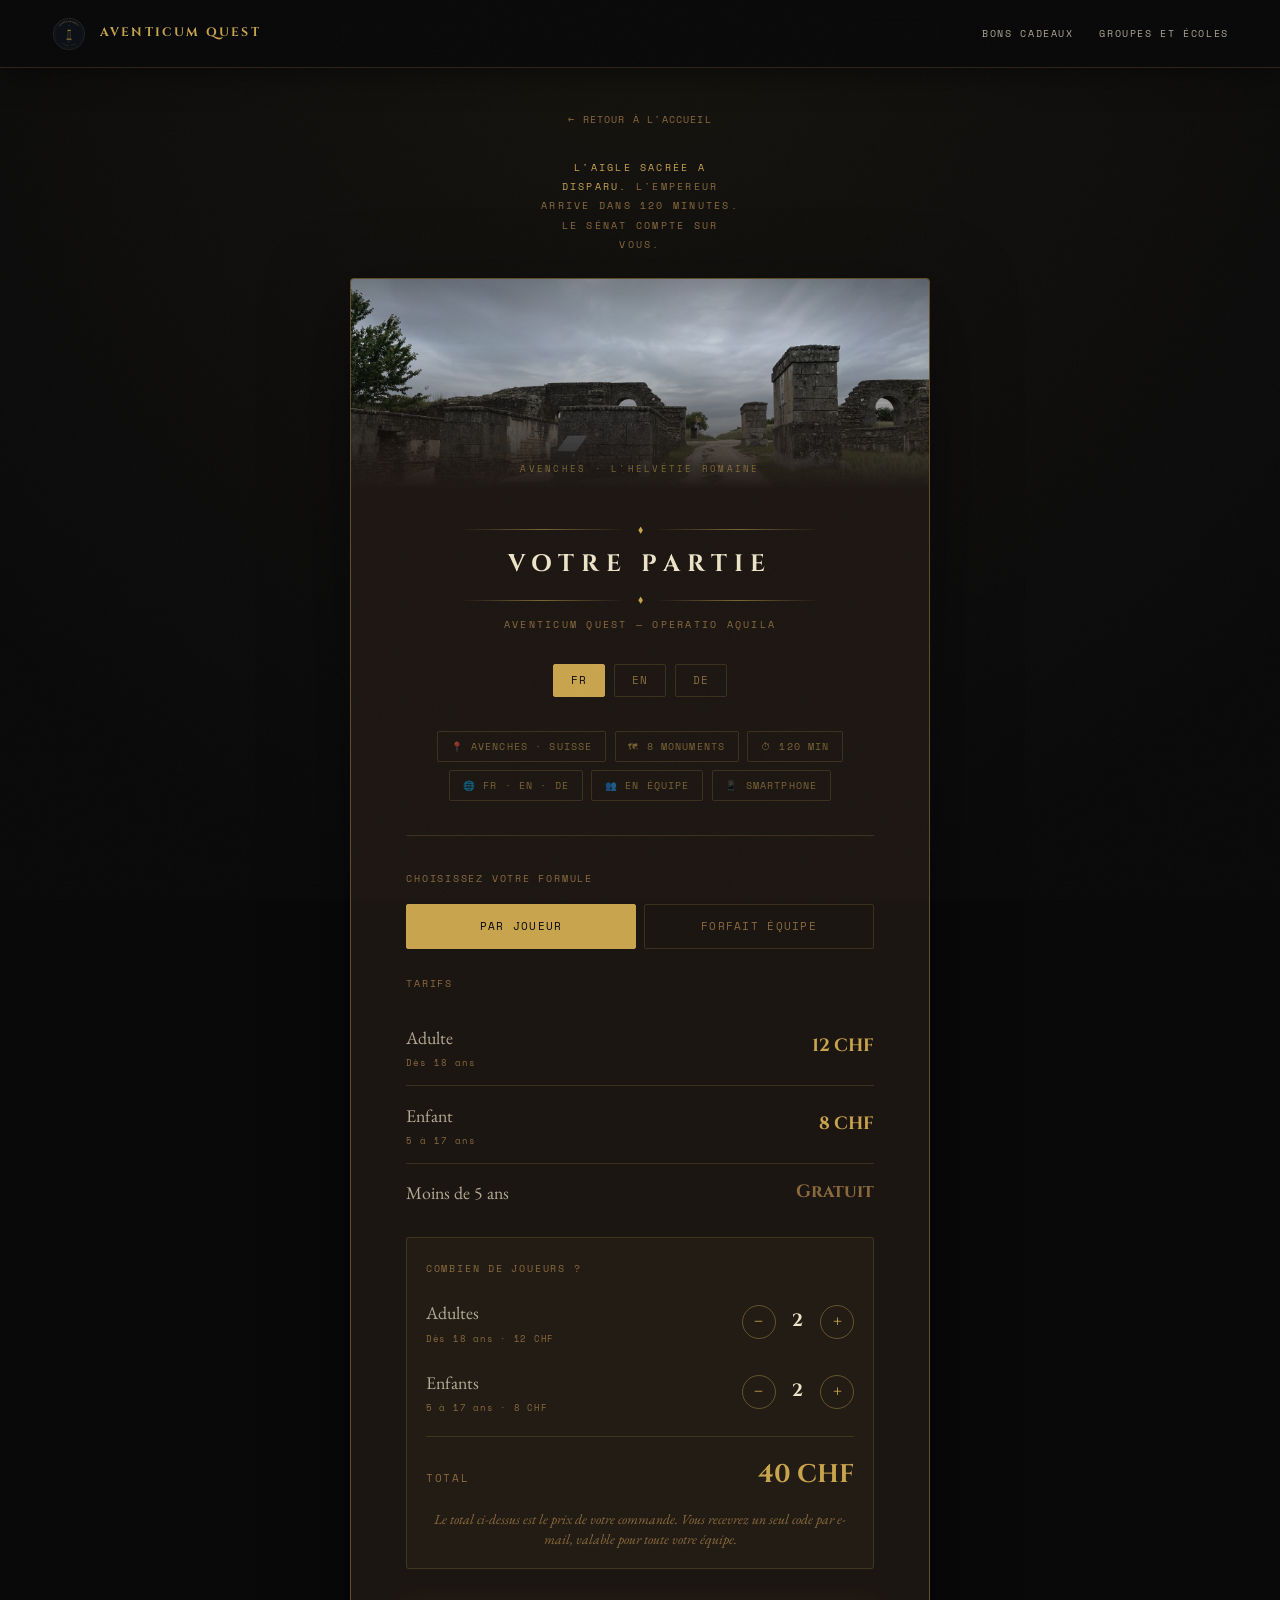
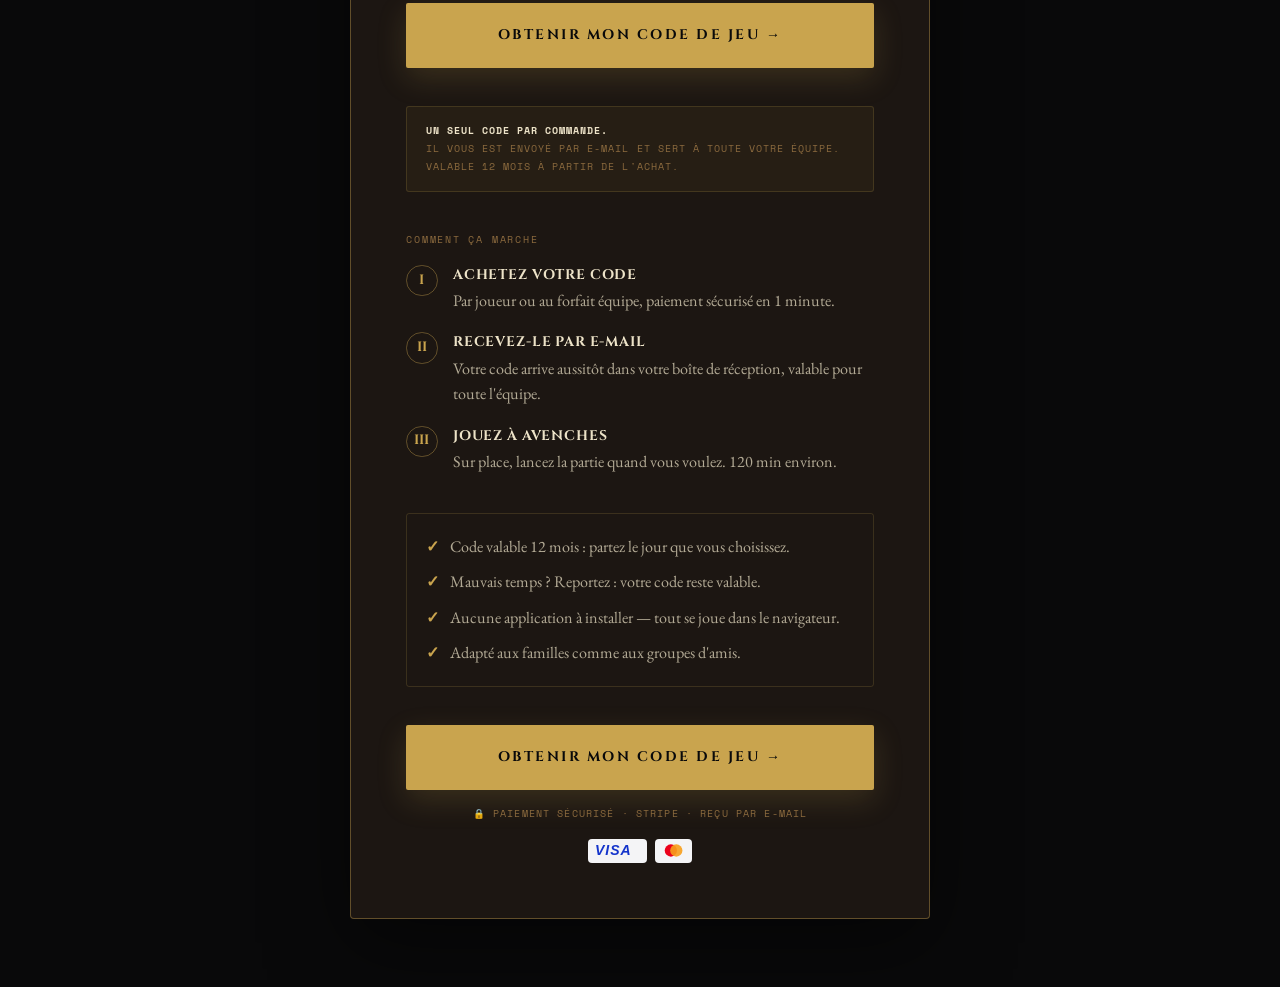
==== acheter.html @ 2b24d7e9 "chore: sitemap, SEO et QA finale (bons cadeaux, groupes) Co-Authored-By: Claude Opus 5.5 <noreply@an" ====
<!DOCTYPE html>
<html lang="fr">
<head>
  <meta charset="UTF-8">
  <meta name="viewport" content="width=device-width, initial-scale=1.0">
  <link rel="icon" href="/favicon.ico" sizes="any">
  <link rel="icon" href="/favicon.svg" type="image/svg+xml">
  <link rel="apple-touch-icon" href="/apple-touch-icon.png">
  <link rel="preconnect" href="https://fonts.googleapis.com">
  <link rel="preconnect" href="https://fonts.gstatic.com" crossorigin>
  <title>Acheter — Aventicum Quest</title>
  <meta name="description" content="Réservez votre chasse au trésor à Avenches : code reçu par e-mail, valable 12 mois, à jouer quand vous voulez. Dès 8 CHF, en famille ou entre amis.">
  <meta name="robots" content="index, follow">
  <link rel="canonical" href="https://aventicumquest.ch/acheter.html">
  <meta property="og:title" content="Acheter votre partie — Aventicum Quest">
  <meta property="og:description" content="Réservez votre chasse au trésor à Avenches. Dès 8 CHF, code reçu par e-mail, valable 12 mois, jouez quand vous voulez.">
  <meta property="og:type" content="website">
  <meta property="og:url" content="https://aventicumquest.ch/acheter.html">
  <meta property="og:image" content="https://aventicumquest.ch/images/og_image.jpg">
  <meta property="og:image:width" content="1200">
  <meta property="og:image:height" content="630">
  <meta property="og:image:alt" content="Aventicum Quest — chasse au trésor dans les vestiges romains d'Avenches">
  <meta property="og:locale" content="fr_CH">
  <meta name="twitter:card" content="summary_large_image">
  <meta name="twitter:title" content="Acheter votre partie — Aventicum Quest">
  <meta name="twitter:description" content="Réservez votre chasse au trésor à Avenches. Dès 8 CHF, code par e-mail, valable 12 mois.">
  <meta name="twitter:image" content="https://aventicumquest.ch/images/og_image.jpg">
  <link rel="stylesheet" href="style.css">
  <!-- Privacy-friendly analytics by Plausible -->
  <script async src="https://plausible.io/js/pa-ELx2kKywInJ5MKZ1ST8au.js"></script>
  <script>
    window.plausible=window.plausible||function(){(plausible.q=plausible.q||[]).push(arguments)},plausible.init=plausible.init||function(i){plausible.o=i||{}};
    plausible.init()
  </script>
  <style>
    .buy-page {
      min-height: 100svh;
      display: flex;
      flex-direction: column;
      align-items: center;
      justify-content: flex-start;
      padding: calc(var(--nav-h) + 2.5rem) 1.5rem 4rem;
      background:
        radial-gradient(120% 60% at 50% 0%, rgba(201,164,78,.06), transparent 60%),
        var(--obsidian);
    }
    .buy-hook {
      font-family: 'Space Mono', monospace;
      font-size: .6rem;
      letter-spacing: .22em;
      text-transform: uppercase;
      color: var(--terre);
      text-align: center;
      max-width: 34ch;
      line-height: 1.9;
      margin-bottom: 1.4rem;
    }
    .buy-hook strong { color: var(--aurum); font-weight: 400; }
    .buy-card {
      --card-pad: clamp(1.75rem, 5vw, 3.25rem);
      width: 100%;
      max-width: 580px;
      border: 1px solid var(--border-strong);
      border-radius: 4px;
      padding: var(--card-pad);
      background: var(--pierre);
      box-shadow: 0 24px 80px rgba(0,0,0,.5);
      overflow: hidden;
    }

    /* ── Bandeau visuel plein cadre en haut de la carte ── */
    .buy-hero {
      position: relative;
      margin: calc(var(--card-pad) * -1) calc(var(--card-pad) * -1) 2rem;
      height: clamp(140px, 30vw, 210px);
    }
    .buy-hero img {
      width: 100%; height: 100%;
      object-fit: cover;
      object-position: center 42%;
      display: block;
      filter: saturate(.82) brightness(.92);
    }
    .buy-hero::after {
      content: "";
      position: absolute; inset: 0;
      background: linear-gradient(
        to bottom,
        rgba(9,9,10,.35) 0%,
        rgba(28,22,18,0) 32%,
        rgba(28,22,18,.55) 74%,
        var(--pierre) 100%);
    }
    .buy-hero-cap {
      position: absolute;
      left: 0; right: 0; bottom: .7rem;
      z-index: 1;
      text-align: center;
      font-family: 'Space Mono', monospace;
      font-size: .55rem;
      letter-spacing: .24em;
      text-transform: uppercase;
      color: var(--aurum-dim);
    }
    .buy-stele { margin-bottom: 1.75rem; }

    /* ── Value badges ── */
    .buy-badges {
      display: flex;
      flex-wrap: wrap;
      justify-content: center;
      gap: .5rem;
      margin-bottom: 2rem;
      padding-bottom: 2rem;
      border-bottom: 1px solid var(--border);
    }

    /* ── Section labels ── */
    .buy-sec-label {
      font-family: 'Space Mono', monospace;
      font-size: .58rem;
      letter-spacing: .18em;
      text-transform: uppercase;
      color: var(--terre);
      margin-bottom: 1rem;
    }

    .tarif-rows { margin-bottom: .9rem; }
    .tarif-row {
      display: flex;
      justify-content: space-between;
      align-items: center;
      padding: .8rem 0;
      border-bottom: 1px solid var(--border);
    }
    .tarif-row:last-child { border-bottom: none; }
    .tarif-row-label {
      font-family: 'EB Garamond', serif;
      font-size: 1.05rem;
      color: var(--scriptum-dim);
    }
    .tarif-row-label small {
      display: block;
      font-family: 'Space Mono', monospace;
      font-size: .55rem;
      letter-spacing: .1em;
      color: var(--terre);
      margin-top: .1rem;
    }
    .tarif-row-price {
      font-family: 'Cinzel', serif;
      font-size: 1.05rem;
      font-weight: 700;
      color: var(--aurum);
    }
    .buy-example {
      font-family: 'EB Garamond', serif;
      font-style: italic;
      font-size: .9rem;
      color: var(--scriptum-dim);
      text-align: center;
      padding: .85rem 1rem;
      background: var(--aurum-faint);
      border-radius: 3px;
      margin-bottom: 2rem;
    }
    .buy-example strong { color: var(--aurum); font-style: normal; font-family: 'Cinzel', serif; font-weight: 700; }

    .qty-note {
      background: rgba(201,164,78,.06);
      border: 1px solid var(--border);
      border-radius: 3px;
      padding: .9rem 1.1rem;
      margin-bottom: 2.25rem;
    }
    .qty-note p {
      font-family: 'Space Mono', monospace;
      font-size: .6rem;
      letter-spacing: .1em;
      text-transform: uppercase;
      color: var(--terre);
      line-height: 1.75;
    }
    .qty-note p strong { color: var(--scriptum); }

    /* ── How it works ── */
    .buy-steps {
      display: flex;
      flex-direction: column;
      gap: 1.1rem;
      margin-bottom: 2.25rem;
    }
    .buy-step { display: flex; gap: .9rem; align-items: flex-start; }
    .buy-step-num {
      flex: 0 0 auto;
      width: 1.85rem; height: 1.85rem;
      display: grid; place-items: center;
      border: 1px solid var(--border-strong);
      border-radius: 50%;
      font-family: 'Cinzel', serif;
      font-size: .8rem;
      font-weight: 700;
      color: var(--aurum);
    }
    .buy-step-txt { line-height: 1.5; }
    .buy-step-txt b {
      display: block;
      font-family: 'Cinzel', serif;
      font-size: .82rem;
      letter-spacing: .06em;
      text-transform: uppercase;
      color: var(--scriptum);
      margin-bottom: .15rem;
    }
    .buy-step-txt span {
      font-family: 'EB Garamond', serif;
      font-size: .95rem;
      color: var(--scriptum-dim);
    }

    /* ── Reassurance ── */
    .buy-assur {
      list-style: none;
      display: flex;
      flex-direction: column;
      gap: .7rem;
      margin-bottom: 2.25rem;
      padding: 1.25rem 1.1rem;
      border: 1px solid var(--border);
      border-radius: 3px;
    }
    .buy-assur li {
      display: flex;
      gap: .65rem;
      align-items: flex-start;
      font-family: 'EB Garamond', serif;
      font-size: .95rem;
      color: var(--scriptum-dim);
      line-height: 1.45;
    }
    .buy-assur li::before {
      content: "✓";
      color: var(--aurum);
      font-weight: 700;
      flex: 0 0 auto;
    }

    /* ── CTA ── */
    .btn-buy-group {
      display: flex;
      flex-direction: column;
      gap: .9rem;
      align-items: stretch;
    }
    .btn-buy {
      display: block;
      text-align: center;
      font-family: 'Cinzel', serif;
      font-size: .82rem;
      font-weight: 700;
      letter-spacing: .18em;
      text-transform: uppercase;
      color: var(--obsidian);
      background: var(--aurum);
      padding: 1.2rem 2rem;
      border-radius: 2px;
      border: none;
      cursor: pointer;
      box-shadow: 0 10px 30px rgba(201,164,78,.18);
      transition: background .2s, transform .12s, box-shadow .2s;
    }
    .btn-buy:hover { background: var(--scriptum); transform: translateY(-1px); box-shadow: 0 14px 36px rgba(201,164,78,.28); }
    .buy-secure {
      font-family: 'Space Mono', monospace;
      font-size: .56rem;
      letter-spacing: .12em;
      text-transform: uppercase;
      color: var(--terre);
      text-align: center;
    }

    /* ── Calculateur de prix ── */
    .buy-calc {
      border: 1px solid var(--border);
      border-radius: 3px;
      padding: 1.25rem 1.1rem 1.1rem;
      margin-bottom: 2rem;
      background: rgba(201,164,78,.04);
    }
    .calc-row {
      display: flex;
      justify-content: space-between;
      align-items: center;
      padding: .6rem 0;
    }
    .calc-label { font-family: 'EB Garamond', serif; font-size: 1.05rem; color: var(--scriptum-dim); }
    .calc-label small {
      display: block;
      font-family: 'Space Mono', monospace;
      font-size: .55rem;
      letter-spacing: .08em;
      color: var(--terre);
      margin-top: .12rem;
    }
    .calc-stepper { display: flex; align-items: center; gap: .5rem; }
    .calc-btn {
      width: 2rem; height: 2rem;
      display: grid; place-items: center;
      border: 1px solid var(--border-strong);
      border-radius: 50%;
      background: transparent;
      color: var(--aurum);
      font-family: 'Cinzel', serif;
      font-size: 1.1rem; line-height: 1;
      cursor: pointer;
      transition: background .15s, color .15s, border-color .15s;
      -webkit-tap-highlight-color: transparent;
    }
    .calc-btn:hover { border-color: var(--aurum); }
    .calc-btn:active { background: var(--aurum); color: var(--obsidian); }
    .calc-btn:disabled { opacity: .3; cursor: default; }
    .calc-val {
      min-width: 1.6rem; text-align: center;
      font-family: 'Cinzel', serif; font-size: 1.05rem; font-weight: 700; color: var(--scriptum);
    }
    .calc-total {
      display: flex; justify-content: space-between; align-items: baseline;
      margin-top: .5rem; padding-top: .9rem;
      border-top: 1px solid var(--border);
      font-family: 'Space Mono', monospace; font-size: .62rem; letter-spacing: .16em; text-transform: uppercase; color: var(--terre);
    }
    .calc-total-val { font-family: 'Cinzel', serif; font-size: 1.5rem; font-weight: 700; letter-spacing: normal; color: var(--aurum); text-transform: none; }
    .calc-note {
      font-family: 'EB Garamond', serif; font-style: italic; font-size: .82rem;
      color: var(--terre); text-align: center; margin-top: .8rem; line-height: 1.4;
    }

    /* ── Moyens de paiement ── */
    .pay-methods { display: flex; justify-content: center; align-items: center; gap: .5rem; margin-top: .1rem; }
    .pay-chip {
      display: inline-flex; align-items: center; justify-content: center;
      height: 24px; padding: 0 7px;
      background: #f4f4f6; border-radius: 4px;
    }
    .pay-chip svg { display: block; height: 15px; width: auto; }

    /* ── CTA collant mobile ── */
    .buy-sticky {
      position: fixed;
      left: 0; right: 0; bottom: 0;
      z-index: 60;
      display: none;
      align-items: center;
      gap: .8rem;
      padding: .7rem .9rem calc(.7rem + env(safe-area-inset-bottom, 0px));
      background: rgba(9,9,10,.92);
      backdrop-filter: blur(8px);
      border-top: 1px solid var(--border-strong);
    }
    .buy-sticky .btn-buy { flex: 1; padding: .95rem 1rem; box-shadow: none; }
    .buy-sticky-price {
      font-family: 'Cinzel', serif; font-weight: 700; font-size: 1.05rem; color: var(--aurum);
      white-space: nowrap;
    }
    @media (max-width: 640px) {
      .buy-sticky.show { display: flex; }
      .buy-page { padding-bottom: 6rem; }
    }

    .buy-back {
      display: inline-flex;
      align-items: center;
      gap: .4rem;
      font-family: 'Space Mono', monospace;
      font-size: .58rem;
      letter-spacing: .12em;
      text-transform: uppercase;
      color: var(--terre);
      margin-bottom: 1.75rem;
      transition: color .2s;
    }
    .buy-back:hover { color: var(--aurum); }
    .buy-langs {
      display: flex;
      justify-content: center;
      gap: .5rem;
      margin-bottom: 2rem;
    }
    .buy-lang {
      font-family: 'Space Mono', monospace;
      font-size: .65rem;
      letter-spacing: .1em;
      color: var(--terre);
      background: transparent;
      border: 1px solid var(--border);
      border-radius: 2px;
      padding: .45rem 1rem;
      cursor: pointer;
      transition: color .2s, border-color .2s, background .2s;
    }
    .buy-lang:hover { color: var(--scriptum); border-color: var(--border-strong); }
    .buy-lang.active {
      color: var(--obsidian);
      background: var(--aurum);
      border-color: var(--aurum);
    }

    /* ── Choix de formule (par joueur / forfait équipe) ── */
    .buy-formula {
      display: grid;
      grid-template-columns: 1fr 1fr;
      gap: .5rem;
      margin-bottom: 1.5rem;
    }
    .buy-formula-opt {
      font-family: 'Space Mono', monospace;
      font-size: .62rem;
      letter-spacing: .12em;
      text-transform: uppercase;
      color: var(--terre);
      background: transparent;
      border: 1px solid var(--border);
      border-radius: 2px;
      padding: .8rem .6rem;
      cursor: pointer;
      transition: color .2s, border-color .2s, background .2s;
    }
    .buy-formula-opt:hover { color: var(--scriptum); border-color: var(--border-strong); }
    .buy-formula-opt[aria-checked="true"] {
      color: var(--obsidian);
      background: var(--aurum);
      border-color: var(--aurum);
    }
    .team-box {
      border: 1px solid var(--border-strong);
      border-radius: 3px;
      padding: 1.4rem 1.1rem 1.2rem;
      margin-bottom: 2rem;
      background: rgba(201,164,78,.04);
      text-align: center;
    }
    .team-box-price {
      font-family: 'Cinzel', serif; font-size: 2rem; font-weight: 700; color: var(--aurum);
      margin: .3rem 0 .5rem;
    }
    .team-box-desc { font-family: 'EB Garamond', serif; font-size: 1.05rem; color: var(--scriptum-dim); line-height: 1.5; }
    .team-box-help { font-family: 'EB Garamond', serif; font-style: italic; font-size: .82rem; color: var(--terre); margin-top: .7rem; line-height: 1.4; }
    .btn-buy.is-disabled,
    .btn-buy.is-disabled:hover {
      background: transparent;
      color: var(--terre);
      border: 1px solid var(--border);
      box-shadow: none;
      transform: none;
      cursor: not-allowed;
    }
    [hidden] { display: none !important; }
    /* Nav d'acheter.html : seulement 2 liens, ils tiennent dès 641px */
    @media (min-width: 641px) { #nav .nav-link--wide { display: inline; } }
  </style>
</head>
<body>
  <nav id="nav" role="navigation">
    <a href="index.html" class="nav-logo">
      <img src="images/logo.svg" alt="" class="nav-logo-img" width="36" height="36" aria-hidden="true">
      <span class="nav-logo-text">Aventicum Quest</span>
    </a>
    <div class="nav-right">
      <a href="bon-cadeau.html" class="nav-link nav-link--wide" data-i18n="nav-gift">Bons cadeaux</a>
      <a href="groupes.html" class="nav-link nav-link--wide" data-i18n="nav-groups">Groupes et écoles</a>
    </div>
  </nav>

  <main class="buy-page">
    <a href="index.html" class="buy-back" data-i18n="back">← Retour à l'accueil</a>

    <p class="buy-hook" data-i18n-html="hook"><strong>L'aigle sacrée a disparu.</strong> L'Empereur arrive dans 120 minutes. Le Sénat compte sur vous.</p>

    <div class="buy-card">
      <div class="buy-hero">
        <img src="images/hero.jpg" alt="" aria-hidden="true" loading="eager" width="1920" height="1440">
        <span class="buy-hero-cap" data-i18n="hero-cap">Avenches · L'Helvétie romaine</span>
      </div>
      <div class="buy-stele">
        <div class="stele">
          <div class="stele-rule"><span class="stele-diamond">◆</span></div>
          <h1 style="font-family:'Cinzel',serif;font-size:clamp(1rem,2.5vw,1.4rem);font-weight:700;letter-spacing:.3em;text-transform:uppercase;color:var(--scriptum);" data-i18n="title">Votre Partie</h1>
          <div class="stele-rule"><span class="stele-diamond">◆</span></div>
          <p class="stele-sub">Aventicum Quest — Operatio Aquila</p>
        </div>
      </div>

      <div class="buy-langs" role="group" aria-label="Langue / Language / Sprache">
        <button class="buy-lang" data-lang="fr" onclick="setBuyLang('fr')">FR</button>
        <button class="buy-lang" data-lang="en" onclick="setBuyLang('en')">EN</button>
        <button class="buy-lang" data-lang="de" onclick="setBuyLang('de')">DE</button>
      </div>

      <div class="buy-badges">
        <span class="badge" data-i18n="b-lieu">📍 Avenches · Suisse</span>
        <span class="badge" data-i18n="b-monu">🗺 8 monuments</span>
        <span class="badge" data-i18n="b-time">⏱ 120 min</span>
        <span class="badge">🌐 FR · EN · DE</span>
        <span class="badge" data-i18n="b-team">👥 En équipe</span>
        <span class="badge" data-i18n="b-phone">📱 Smartphone</span>
      </div>

      <p class="buy-sec-label" data-i18n="lbl-formula">Choisissez votre formule</p>
      <div class="buy-formula" role="radiogroup" aria-label="Formule">
        <button type="button" class="buy-formula-opt" role="radio" aria-checked="true" data-formula="player" data-i18n="f-player">Par joueur</button>
        <button type="button" class="buy-formula-opt" role="radio" aria-checked="false" data-formula="team" data-i18n="f-team">Forfait Équipe</button>
      </div>

      <div class="js-mode-player">
      <p class="buy-sec-label" data-i18n="lbl-tarifs">Tarifs</p>
      <div class="tarif-rows">
        <div class="tarif-row">
          <div class="tarif-row-label">
            <span data-i18n="t-adult">Adulte</span>
            <small data-i18n="t-adult-age">Dès 18 ans</small>
          </div>
          <div class="tarif-row-price">12 CHF</div>
        </div>
        <div class="tarif-row">
          <div class="tarif-row-label">
            <span data-i18n="t-child">Enfant</span>
            <small data-i18n="t-child-age">5 à 17 ans</small>
          </div>
          <div class="tarif-row-price">8 CHF</div>
        </div>
        <div class="tarif-row">
          <div class="tarif-row-label">
            <span data-i18n="t-free">Moins de 5 ans</span>
          </div>
          <div class="tarif-row-price" style="color:var(--terre)" data-i18n="t-free-price">Gratuit</div>
        </div>
      </div>

      <div class="buy-calc">
        <p class="buy-sec-label" data-i18n="calc-title" style="margin-bottom:.6rem">Combien de joueurs ?</p>
        <div class="calc-row">
          <div class="calc-label">
            <span data-i18n="calc-adult">Adultes</span>
            <small data-i18n="calc-adult-age">Dès 18 ans · 12 CHF</small>
          </div>
          <div class="calc-stepper">
            <button type="button" class="calc-btn" data-step="adult" data-dir="-1" aria-label="Retirer un adulte">−</button>
            <span class="calc-val" id="calcAdult">2</span>
            <button type="button" class="calc-btn" data-step="adult" data-dir="1" aria-label="Ajouter un adulte">+</button>
          </div>
        </div>
        <div class="calc-row">
          <div class="calc-label">
            <span data-i18n="calc-child">Enfants</span>
            <small data-i18n="calc-child-age">5 à 17 ans · 8 CHF</small>
          </div>
          <div class="calc-stepper">
            <button type="button" class="calc-btn" data-step="child" data-dir="-1" aria-label="Retirer un enfant">−</button>
            <span class="calc-val" id="calcChild">2</span>
            <button type="button" class="calc-btn" data-step="child" data-dir="1" aria-label="Ajouter un enfant">+</button>
          </div>
        </div>
        <div class="calc-total">
          <span data-i18n="calc-total">Total</span>
          <span class="calc-total-val"><span id="calcTotal">40</span> CHF</span>
        </div>
        <p class="calc-note" data-i18n="calc-note">Le total ci-dessus est le prix de votre commande. Vous recevrez un seul code par e-mail, valable pour toute votre équipe.</p>
      </div>

      <div class="btn-buy-group" style="margin-bottom:2.25rem">
        <a href="https://buy.stripe.com/aFa00j5Uz7Oa4LFa42c7u01" class="btn-buy js-stripe-link" data-i18n="cta" aria-label="Payer via Stripe">
          Obtenir mon code de jeu →
        </a>
      </div>
      </div>

      <div class="js-mode-team" hidden>
        <div class="team-box">
          <p class="buy-sec-label" data-i18n="f-team" style="margin-bottom:0">Forfait Équipe</p>
          <p class="team-box-price">39 CHF</p>
          <p class="team-box-desc" data-i18n="team-desc">Une équipe jusqu'à 5 personnes, tous âges confondus.</p>
          <p class="team-box-help" data-i18n="team-help">À partir de 4 personnes, le forfait est souvent plus avantageux.</p>
        </div>
        <div class="btn-buy-group" style="margin-bottom:2.25rem">
          <a class="btn-buy js-stripe-team-link is-disabled" aria-disabled="true">Bientôt disponible</a>
        </div>
      </div>

      <div class="qty-note">
        <p data-i18n-html="qty">
          <strong>Un seul code par commande.</strong><br>
          Il vous est envoyé par e-mail et sert à toute votre équipe.<br>
          Valable 12 mois à partir de l'achat.
        </p>
      </div>

      <p class="buy-sec-label" data-i18n="lbl-how">Comment ça marche</p>
      <div class="buy-steps">
        <div class="buy-step">
          <div class="buy-step-num">I</div>
          <div class="buy-step-txt">
            <b data-i18n="s1-t">Achetez votre code</b>
            <span data-i18n="s1-d">Par joueur ou au forfait équipe, paiement sécurisé en 1 minute.</span>
          </div>
        </div>
        <div class="buy-step">
          <div class="buy-step-num">II</div>
          <div class="buy-step-txt">
            <b data-i18n="s2-t">Recevez-le par e-mail</b>
            <span data-i18n="s2-d">Votre code arrive aussitôt dans votre boîte de réception, valable pour toute l'équipe.</span>
          </div>
        </div>
        <div class="buy-step">
          <div class="buy-step-num">III</div>
          <div class="buy-step-txt">
            <b data-i18n="s3-t">Jouez à Avenches</b>
            <span data-i18n="s3-d">Sur place, lancez la partie quand vous voulez. 120 min environ.</span>
          </div>
        </div>
      </div>

      <ul class="buy-assur">
        <li data-i18n="a1">Code valable 12 mois : partez le jour que vous choisissez.</li>
        <li data-i18n="a2">Mauvais temps ? Reportez : votre code reste valable.</li>
        <li data-i18n="a3">Aucune application à installer — tout se joue dans le navigateur.</li>
        <li data-i18n="a4">Adapté aux familles comme aux groupes d'amis.</li>
      </ul>

      <div class="btn-buy-group">
        <a id="btn-buy-stripe" href="https://buy.stripe.com/aFa00j5Uz7Oa4LFa42c7u01" class="btn-buy js-stripe-link js-mode-player" data-i18n="cta" aria-label="Payer via Stripe">
          Obtenir mon code de jeu →
        </a>
        <a class="btn-buy js-stripe-team-link js-mode-team is-disabled" aria-disabled="true" hidden>Bientôt disponible</a>
        <p class="buy-secure" data-i18n="secure">🔒 Paiement sécurisé · Stripe · Reçu par e-mail</p>
        <div class="pay-methods" aria-label="Cartes acceptées">
          <span class="pay-chip" title="Visa">
            <svg viewBox="0 0 48 16" xmlns="http://www.w3.org/2000/svg" role="img" aria-label="Visa"><text x="0" y="13" font-family="Arial, Helvetica, sans-serif" font-size="15" font-weight="700" font-style="italic" fill="#1434CB" letter-spacing="1">VISA</text></svg>
          </span>
          <span class="pay-chip" title="Mastercard">
            <svg viewBox="0 0 34 22" xmlns="http://www.w3.org/2000/svg" role="img" aria-label="Mastercard"><circle cx="13" cy="11" r="9" fill="#EB001B"/><circle cx="21" cy="11" r="9" fill="#F79E1B" fill-opacity="0.9"/></svg>
          </span>
        </div>
      </div>
    </div>
  </main>

  <div class="buy-sticky" id="buySticky" aria-hidden="true">
    <span class="buy-sticky-price"><span id="stickyTotal">40</span> CHF</span>
    <a href="https://buy.stripe.com/aFa00j5Uz7Oa4LFa42c7u01" class="btn-buy js-stripe-link" data-i18n="cta-short" aria-label="Payer via Stripe">Obtenir mon code →</a>
  </div>

  <script>
    const nav = document.getElementById('nav');
    nav.classList.add('scrolled');

    /* ── Lien de paiement selon la langue choisie ── */
    const STRIPE_LINKS = {
      fr: 'https://buy.stripe.com/aFa00j5Uz7Oa4LFa42c7u01',
      en: 'https://buy.stripe.com/6oU5kD2InfgC6TNccac7u02',
      de: 'https://buy.stripe.com/5kQbJ1dn1d8uemfccac7u03'
    };

    /* ── Lien de paiement Forfait Équipe (39 CHF, jusqu'à 5 personnes) ──
       Tant qu'une URL commence par "TODO", le bouton reste désactivé ("Bientôt disponible"). */
    const STRIPE_LINKS_TEAM = {
      fr: 'TODO_STRIPE_TEAM_FR',
      en: 'TODO_STRIPE_TEAM_EN',
      de: 'TODO_STRIPE_TEAM_DE'
    };

    /* ── Traductions de la page ── */
    const BUY_I18N = {
      fr: {
        back: "← Retour à l'accueil",
        'nav-groups': "Groupes et écoles",
        'nav-gift': "Bons cadeaux",
        hook: "<strong>L'aigle sacrée a disparu.</strong> L'Empereur arrive dans 120 minutes. Le Sénat compte sur vous.",
        title: "Votre Partie",
        'hero-cap': "Avenches · L'Helvétie romaine",
        'b-lieu': "📍 Avenches · Suisse",
        'b-monu': "🗺 8 monuments",
        'b-time': "⏱ 120 min",
        'b-team': "👥 En équipe",
        'b-phone': "📱 Smartphone",
        'lbl-tarifs': "Tarifs",
        't-adult': "Adulte", 't-adult-age': "Dès 18 ans",
        't-child': "Enfant", 't-child-age': "5 à 17 ans",
        't-free': "Moins de 5 ans", 't-free-price': "Gratuit",
        example: "Exemple — une famille de 4 (2 adultes + 2 enfants) : <strong>40 CHF</strong>",
        qty: "<strong>Un seul code par commande.</strong><br>Il vous est envoyé par e-mail et sert à toute votre équipe.<br>Valable 12 mois à partir de l'achat.",
        'lbl-how': "Comment ça marche",
        's1-t': "Achetez votre code", 's1-d': "Par joueur ou au forfait équipe, paiement sécurisé en 1 minute.",
        's2-t': "Recevez-le par e-mail", 's2-d': "Votre code arrive aussitôt dans votre boîte de réception, valable pour toute l'équipe.",
        's3-t': "Jouez à Avenches", 's3-d': "Sur place, lancez la partie quand vous voulez. 120 min environ.",
        a1: "Code valable 12 mois : partez le jour que vous choisissez.",
        a2: "Mauvais temps ? Reportez : votre code reste valable.",
        a3: "Aucune application à installer — tout se joue dans le navigateur.",
        a4: "Adapté aux familles comme aux groupes d'amis.",
        cta: "Obtenir mon code de jeu →",
        'cta-short': "Obtenir mon code →",
        secure: "🔒 Paiement sécurisé · Stripe · Reçu par e-mail",
        'calc-title': "Combien de joueurs ?",
        'calc-adult': "Adultes", 'calc-adult-age': "Dès 18 ans · 12 CHF",
        'calc-child': "Enfants", 'calc-child-age': "5 à 17 ans · 8 CHF",
        'calc-total': "Total",
        'calc-note': "Le total ci-dessus est le prix de votre commande. Vous recevrez un seul code par e-mail, valable pour toute votre équipe.",
        'lbl-formula': "Choisissez votre formule",
        'f-player': "Par joueur",
        'f-team': "Forfait Équipe",
        'team-desc': "Une équipe jusqu'à 5 personnes, tous âges confondus.",
        'team-help': "À partir de 4 personnes, le forfait est souvent plus avantageux.",
        'cta-team': "Obtenir mon forfait équipe →",
        'soon': "Bientôt disponible"
      },
      en: {
        back: "← Back to home",
        'nav-groups': "Groups and schools",
        'nav-gift': "Gift vouchers",
        hook: "<strong>The sacred eagle has vanished.</strong> The Emperor arrives in 120 minutes. The Senate is counting on you.",
        title: "Your Game",
        'hero-cap': "Avenches · Roman Helvetia",
        'b-lieu': "📍 Avenches · Switzerland",
        'b-monu': "🗺 8 monuments",
        'b-time': "⏱ 120 min",
        'b-team': "👥 As a team",
        'b-phone': "📱 Smartphone",
        'lbl-tarifs': "Prices",
        't-adult': "Adult", 't-adult-age': "18 and over",
        't-child': "Child", 't-child-age': "ages 5 to 17",
        't-free': "Under 5", 't-free-price': "Free",
        example: "Example — a family of 4 (2 adults + 2 children): <strong>CHF 40</strong>",
        qty: "<strong>One code per order.</strong><br>It is sent to you by e-mail and works for your whole team.<br>Valid for 12 months from purchase.",
        'lbl-how': "How it works",
        's1-t': "Buy your code", 's1-d': "Per player or with the Team Pass, secure payment in 1 minute.",
        's2-t': "Get it by e-mail", 's2-d': "Your code arrives in your inbox right away, valid for your whole team.",
        's3-t': "Play in Avenches", 's3-d': "On site, start whenever you like. About 120 min.",
        a1: "Code valid for 12 months: go on the day you choose.",
        a2: "Bad weather? Postpone — your code stays valid.",
        a3: "No app to install — everything runs in your browser.",
        a4: "Great for families and groups of friends.",
        cta: "Get my game code →",
        'cta-short': "Get my code →",
        secure: "🔒 Secure payment · Stripe · E-mail receipt",
        'calc-title': "How many players?",
        'calc-adult': "Adults", 'calc-adult-age': "18 and over · CHF 12",
        'calc-child': "Children", 'calc-child-age': "ages 5 to 17 · CHF 8",
        'calc-total': "Total",
        'calc-note': "The total above is the price of your order. You will receive a single code by e-mail, valid for your whole team.",
        'lbl-formula': "Choose your option",
        'f-player': "Per player",
        'f-team': "Team Pass",
        'team-desc': "One team of up to 5 people, any age.",
        'team-help': "From 4 people, the Team Pass is often the better deal.",
        'cta-team': "Get my Team Pass →",
        'soon': "Coming soon"
      },
      de: {
        back: "← Zurück zur Startseite",
        'nav-groups': "Gruppen und Schulen",
        'nav-gift': "Geschenkgutscheine",
        hook: "<strong>Der heilige Adler ist verschwunden.</strong> Der Kaiser kommt in 120 Minuten. Der Senat zählt auf Sie.",
        title: "Ihr Spiel",
        'hero-cap': "Avenches · Das römische Helvetien",
        'b-lieu': "📍 Avenches · Schweiz",
        'b-monu': "🗺 8 Monumente",
        'b-time': "⏱ 120 Min",
        'b-team': "👥 Im Team",
        'b-phone': "📱 Smartphone",
        'lbl-tarifs': "Preise",
        't-adult': "Erwachsene", 't-adult-age': "Ab 18 Jahren",
        't-child': "Kind", 't-child-age': "5 bis 17 Jahre",
        't-free': "Unter 5 Jahren", 't-free-price': "Gratis",
        example: "Beispiel — eine Familie mit 4 Personen (2 Erwachsene + 2 Kinder): <strong>40 CHF</strong>",
        qty: "<strong>Ein Code pro Bestellung.</strong><br>Er wird Ihnen per E-Mail zugeschickt und gilt für Ihr ganzes Team.<br>12 Monate ab Kauf gültig.",
        'lbl-how': "So funktioniert's",
        's1-t': "Code kaufen", 's1-d': "Pro Spieler oder als Team-Pauschale, sichere Zahlung in 1 Minute.",
        's2-t': "Per E-Mail erhalten", 's2-d': "Ihr Code kommt sofort in Ihr Postfach, gültig für Ihr ganzes Team.",
        's3-t': "In Avenches spielen", 's3-d': "Vor Ort starten Sie, wann Sie möchten. Etwa 120 Min.",
        a1: "Code 12 Monate gültig: Spielen Sie am Tag Ihrer Wahl.",
        a2: "Schlechtes Wetter? Verschieben Sie — Ihr Code bleibt gültig.",
        a3: "Keine App nötig — alles läuft im Browser.",
        a4: "Ideal für Familien und Freundesgruppen.",
        cta: "Meinen Spielcode erhalten →",
        'cta-short': "Code erhalten →",
        secure: "🔒 Sichere Zahlung · Stripe · Beleg per E-Mail",
        'calc-title': "Wie viele Spieler?",
        'calc-adult': "Erwachsene", 'calc-adult-age': "Ab 18 Jahren · 12 CHF",
        'calc-child': "Kinder", 'calc-child-age': "5 bis 17 Jahre · 8 CHF",
        'calc-total': "Total",
        'calc-note': "Die Summe oben ist der Preis Ihrer Bestellung. Sie erhalten einen einzigen Code per E-Mail, gültig für Ihr ganzes Team.",
        'lbl-formula': "Wählen Sie Ihre Variante",
        'f-player': "Pro Spieler",
        'f-team': "Team-Pauschale",
        'team-desc': "Ein Team mit bis zu 5 Personen, jedes Alter.",
        'team-help': "Ab 4 Personen lohnt sich die Pauschale oft mehr.",
        'cta-team': "Meine Team-Pauschale erhalten →",
        'soon': "Bald verfügbar"
      }
    };

    function setBuyLang(lang) {
      if (!STRIPE_LINKS[lang]) lang = 'fr';
      document.querySelectorAll('.js-stripe-link').forEach(function (a) { a.href = STRIPE_LINKS[lang]; });
      const dict = BUY_I18N[lang];
      document.querySelectorAll('[data-i18n]').forEach(el => {
        const v = dict[el.getAttribute('data-i18n')];
        if (v != null) el.textContent = v;
      });
      document.querySelectorAll('[data-i18n-html]').forEach(el => {
        const v = dict[el.getAttribute('data-i18n-html')];
        if (v != null) el.innerHTML = v;
      });
      document.documentElement.lang = lang;
      document.querySelectorAll('.buy-lang').forEach(btn => {
        btn.classList.toggle('active', btn.dataset.lang === lang);
      });
      const teamUrl = STRIPE_LINKS_TEAM[lang] || '';
      const teamReady = teamUrl && teamUrl.indexOf('TODO') !== 0;
      document.querySelectorAll('.js-stripe-team-link').forEach(function (a) {
        if (teamReady) {
          a.href = teamUrl;
          a.removeAttribute('aria-disabled');
          a.classList.remove('is-disabled');
          a.textContent = dict['cta-team'];
        } else {
          a.removeAttribute('href');
          a.setAttribute('aria-disabled', 'true');
          a.classList.add('is-disabled');
          a.textContent = dict.soon;
        }
      });
      localStorage.setItem('aq-lang', lang);
    }

    // Langue initiale : celle choisie précédemment (index.html ou cette page), sinon FR
    const initialLang = localStorage.getItem('aq-lang') || 'fr';
    setBuyLang(initialLang);

    /* ── Choix de formule : par joueur / forfait équipe (?formule=equipe pour présélectionner) ── */
    let buyFormula = 'player';
    function setFormula(f) {
      buyFormula = f === 'team' ? 'team' : 'player';
      document.querySelectorAll('.buy-formula-opt').forEach(function (b) {
        b.setAttribute('aria-checked', b.dataset.formula === buyFormula ? 'true' : 'false');
      });
      document.querySelectorAll('.js-mode-player').forEach(function (el) { el.hidden = buyFormula !== 'player'; });
      document.querySelectorAll('.js-mode-team').forEach(function (el) { el.hidden = buyFormula !== 'team'; });
      if (sticky) updateSticky();
    }
    document.querySelectorAll('.buy-formula-opt').forEach(function (b) {
      b.addEventListener('click', function () { setFormula(b.dataset.formula); });
    });

    /* ── Calculateur de prix ── */
    const PRICE = { adult: 12, child: 8 };
    const qty = { adult: 2, child: 2 };
    function updateCalc() {
      qty.adult = Math.max(0, qty.adult);
      qty.child = Math.max(0, qty.child);
      document.getElementById('calcAdult').textContent = qty.adult;
      document.getElementById('calcChild').textContent = qty.child;
      const total = qty.adult * PRICE.adult + qty.child * PRICE.child;
      document.getElementById('calcTotal').textContent = total;
      document.getElementById('stickyTotal').textContent = total;
      document.querySelectorAll('.calc-btn[data-dir="-1"]').forEach(function (b) {
        b.disabled = qty[b.dataset.step] <= 0;
      });
    }
    document.querySelectorAll('.calc-btn').forEach(function (btn) {
      btn.addEventListener('click', function () {
        qty[btn.dataset.step] += parseInt(btn.dataset.dir, 10);
        updateCalc();
      });
    });
    updateCalc();

    /* ── CTA collant mobile : visible tant qu'on n'a pas atteint le bouton principal ── */
    const sticky = document.getElementById('buySticky');
    const mainCta = document.getElementById('btn-buy-stripe');
    function updateSticky() {
      if (buyFormula === 'team') { sticky.classList.remove('show'); return; }
      const r = mainCta.getBoundingClientRect();
      const mainVisible = r.top < (window.innerHeight - 40) && r.bottom > 0;
      sticky.classList.toggle('show', !mainVisible);
    }
    window.addEventListener('scroll', updateSticky, { passive: true });
    window.addEventListener('resize', updateSticky);
    updateSticky();

    // Formule initiale (après la définition du CTA collant)
    setFormula(new URLSearchParams(location.search).get('formule') === 'equipe' ? 'team' : 'player');

    document.querySelectorAll('.js-stripe-team-link').forEach(function (a) {
      a.addEventListener('click', function (e) {
        if (!a.getAttribute('href')) { e.preventDefault(); return; }
        try {
          window.plausible('Checkout: clic Payer', { props: { langue: document.documentElement.lang || 'fr', formule: 'equipe' } });
        } catch (err) {}
      });
    });

    /* ── Suivi de conversion : clic sur un bouton de paiement ── */
    document.querySelectorAll('.js-stripe-link').forEach(function (a) {
      a.addEventListener('click', function () {
        try {
          window.plausible('Checkout: clic Payer', { props: { langue: document.documentElement.lang || 'fr' } });
        } catch (e) {}
      });
    });
  </script>
</body>
</html>
---- style.css ----
/* ═══════════════════════════════════════════════════════════════
   AVENTICUM QUEST — VITRINE aventicumquest.ch
   Palette : Obsidian #09090A · Pierre #1C1612 · Aurum #C9A44E
             Scriptum #EDE3C8 · Terre #8B6A3E · Ombre #3A2B15
   Typo : Cinzel (display) · EB Garamond (corps) · Space Mono (labels)
   ═══════════════════════════════════════════════════════════════ */

@import url('https://fonts.googleapis.com/css2?family=Cinzel:wght@400;600;700;900&family=EB+Garamond:ital,wght@0,400;0,500;1,400;1,500&family=Space+Mono:wght@400;700&display=swap');

/* ── Reset & base ────────────────────────────────────────────── */
*, *::before, *::after { box-sizing: border-box; margin: 0; padding: 0; }

:root {
  --obsidian:      #09090A;
  --pierre:        #1C1612;
  --pierre-mid:    #251B10;
  --aurum:         #C9A44E;
  --aurum-dim:     rgba(201,164,78,.55);
  --aurum-faint:   rgba(201,164,78,.12);
  --scriptum:      #EDE3C8;
  --scriptum-dim:  rgba(237,227,200,.72);
  --terre:         #8B6A3E;
  --ombre:         #3A2B15;
  --border:        rgba(201,164,78,.18);
  --border-strong: rgba(201,164,78,.40);
  --nav-h:         68px;
}

html {
  scroll-behavior: smooth;
  font-size: 17px;
  -webkit-font-smoothing: antialiased;
}

body {
  background: var(--obsidian);
  color: var(--scriptum);
  font-family: 'EB Garamond', Georgia, serif;
  line-height: 1.75;
  overflow-x: hidden;
}

img { display: block; max-width: 100%; }
a  { color: inherit; text-decoration: none; }

/* Subtle grain overlay */
body::before {
  content: '';
  position: fixed; inset: 0; z-index: 9999;
  pointer-events: none;
  opacity: .028;
  background-image: url("data:image/svg+xml,%3Csvg xmlns='http://www.w3.org/2000/svg' width='300' height='300'%3E%3Cfilter id='n'%3E%3CfeTurbulence type='fractalNoise' baseFrequency='.85' numOctaves='4' stitchTiles='stitch'/%3E%3C/filter%3E%3Crect width='300' height='300' filter='url(%23n)'/%3E%3C/svg%3E");
  background-size: 250px 250px;
}

/* ── Typography helpers ──────────────────────────────────────── */
.font-display { font-family: 'Cinzel', serif; }
.font-mono    { font-family: 'Space Mono', monospace; }

/* ── Signature component — LA STÈLE ─────────────────────────── */
/* Every section heading uses this inscription style */
.stele {
  display: flex;
  flex-direction: column;
  align-items: center;
  gap: .45rem;
  text-align: center;
}
.stele-rule {
  display: flex;
  align-items: center;
  gap: .75rem;
  width: 100%;
  max-width: 360px;
}
.stele-rule::before,
.stele-rule::after {
  content: '';
  flex: 1;
  height: 1px;
  background: linear-gradient(90deg, transparent, var(--aurum-dim), transparent);
}
.stele-diamond { color: var(--aurum); font-size: .45rem; letter-spacing: 0; }
.stele h2 {
  font-family: 'Cinzel', serif;
  font-size: clamp(1.15rem, 2.8vw, 1.65rem);
  font-weight: 700;
  letter-spacing: .32em;
  text-transform: uppercase;
  color: var(--scriptum);
  text-shadow: 0 2px 8px rgba(0,0,0,.7), 0 -1px 0 rgba(255,255,255,.03);
  padding: 0 .5rem;
}
.stele-sub {
  font-family: 'Space Mono', monospace;
  font-size: .6rem;
  letter-spacing: .22em;
  text-transform: uppercase;
  color: var(--terre);
  margin-top: .1rem;
}

/* ── Navigation ─────────────────────────────────────────────── */
#nav {
  position: fixed;
  top: 0; left: 0; right: 0;
  z-index: 1000;
  height: var(--nav-h);
  display: flex;
  align-items: center;
  justify-content: space-between;
  padding: 0 clamp(1.2rem, 4vw, 3rem);
  background: rgba(9,9,10,.0);
  border-bottom: 1px solid transparent;
  transition: background .4s ease, border-color .4s ease, box-shadow .4s ease;
}
#nav.scrolled {
  background: rgba(9,9,10,.94);
  border-color: var(--border);
  backdrop-filter: blur(12px);
  -webkit-backdrop-filter: blur(12px);
  box-shadow: 0 4px 32px rgba(0,0,0,.55);
}

.nav-logo {
  display: flex;
  align-items: center;
  gap: .75rem;
  text-decoration: none;
}
.nav-logo-img {
  width: 36px; height: 36px;
  flex-shrink: 0;
}
.nav-logo-text {
  font-family: 'Cinzel', serif;
  font-size: .72rem;
  font-weight: 700;
  letter-spacing: .18em;
  text-transform: uppercase;
  color: var(--aurum);
  line-height: 1.2;
}
.nav-logo-sub {
  display: block;
  font-size: .52rem;
  letter-spacing: .25em;
  color: var(--terre);
  font-weight: 400;
}

.nav-right {
  display: flex;
  align-items: center;
  gap: 1.5rem;
}
.nav-link {
  font-family: 'Space Mono', monospace;
  font-size: .6rem;
  letter-spacing: .16em;
  text-transform: uppercase;
  color: var(--scriptum-dim);
  white-space: nowrap;
  transition: color .2s;
}
.nav-link:hover { color: var(--aurum); }
/* Liens Bons cadeaux / Groupes : seulement quand la place suffit (sinon via le footer) */
@media (max-width: 1099px) {
  .nav-link--wide { display: none; }
}
.nav-langs {
  display: flex;
  gap: .25rem;
}
.nav-lang {
  font-family: 'Space Mono', monospace;
  font-size: .58rem;
  letter-spacing: .12em;
  color: var(--scriptum-dim);
  padding: .3rem .5rem;
  border: 1px solid transparent;
  border-radius: 2px;
  cursor: pointer;
  transition: color .2s, border-color .2s;
  background: none;
}
.nav-lang:hover,
.nav-lang.active {
  color: var(--aurum);
  border-color: var(--border);
}

/* ── Language selector (globe dropdown) ─────────────────────── */
.lang-select { position: relative; }
.lang-toggle {
  display: inline-flex;
  align-items: center;
  gap: .4rem;
  font-family: 'Space Mono', monospace;
  font-size: .58rem;
  letter-spacing: .12em;
  color: var(--scriptum-dim);
  background: none;
  border: 1px solid var(--border);
  border-radius: 2px;
  padding: .4rem .62rem;
  cursor: pointer;
  transition: color .2s, border-color .2s;
}
.lang-toggle:hover,
.lang-select.open .lang-toggle {
  color: var(--aurum);
  border-color: var(--border-strong);
}
.lang-globe { font-size: .82rem; line-height: 1; }
.lang-current { min-width: 1.4em; text-align: center; }
.lang-caret {
  font-size: .5rem;
  line-height: 1;
  transition: transform .25s ease;
}
.lang-select.open .lang-caret { transform: rotate(180deg); }

.lang-menu {
  position: absolute;
  top: calc(100% + .5rem);
  right: 0;
  min-width: 158px;
  list-style: none;
  margin: 0;
  padding: .3rem;
  background: rgba(9,9,10,.97);
  border: 1px solid var(--border);
  border-radius: 3px;
  box-shadow: 0 12px 34px rgba(0,0,0,.6);
  backdrop-filter: blur(12px);
  -webkit-backdrop-filter: blur(12px);
  opacity: 0;
  visibility: hidden;
  transform: translateY(-6px);
  transition: opacity .2s ease, transform .2s ease, visibility .2s;
  z-index: 1100;
}
.lang-select.open .lang-menu {
  opacity: 1;
  visibility: visible;
  transform: translateY(0);
}
.lang-menu li { margin: 0; }
.lang-opt {
  display: flex;
  align-items: center;
  justify-content: space-between;
  gap: .8rem;
  width: 100%;
  font-family: 'Space Mono', monospace;
  font-size: .62rem;
  letter-spacing: .16em;
  text-transform: uppercase;
  color: var(--scriptum-dim);
  background: none;
  border: none;
  border-radius: 2px;
  padding: .55rem .7rem;
  cursor: pointer;
  text-align: left;
  transition: color .18s, background .18s;
}
.lang-opt:hover { color: var(--aurum); background: var(--aurum-faint); }
.lang-opt[aria-selected="true"] { color: var(--aurum); }
.lang-opt-code {
  font-size: .5rem;
  color: var(--terre);
  letter-spacing: .1em;
}

.nav-cta {
  font-family: 'Cinzel', serif;
  font-size: .68rem;
  font-weight: 700;
  letter-spacing: .15em;
  text-transform: uppercase;
  color: var(--obsidian);
  background: var(--aurum);
  padding: .6rem 1.3rem;
  border-radius: 2px;
  transition: background .2s, box-shadow .2s;
  white-space: nowrap;
}
.nav-cta:hover {
  background: var(--scriptum);
  box-shadow: 0 0 24px rgba(201,164,78,.35);
}

/* ── Hero ────────────────────────────────────────────────────── */
#hero {
  position: relative;
  min-height: 100svh;
  display: flex;
  align-items: center;
  justify-content: center;
  overflow: hidden;
}
.hero-bg {
  position: absolute;
  inset: 0;
  background-image: url('images/hero.jpg');
  background-size: cover;
  background-position: center 40%;
  transform: scale(1.06);
  transition: transform 8s ease;
  will-change: transform;
}
#hero.loaded .hero-bg { transform: scale(1); }
.hero-overlay {
  position: absolute;
  inset: 0;
  background:
    linear-gradient(to bottom, rgba(9,9,10,.55) 0%, rgba(9,9,10,.25) 40%, rgba(9,9,10,.65) 80%, rgba(9,9,10,.92) 100%);
}
.hero-content {
  position: relative;
  z-index: 2;
  text-align: center;
  padding: calc(var(--nav-h) + 2rem) clamp(1.5rem,6vw,4rem) 5rem;
  max-width: 820px;
}
.hero-overline {
  font-family: 'Space Mono', monospace;
  font-size: .58rem;
  letter-spacing: .38em;
  text-transform: uppercase;
  color: var(--aurum);
  text-shadow: 0 1px 10px rgba(0,0,0,.85), 0 0 2px rgba(0,0,0,.6);
  margin-bottom: 1.6rem;
  animation: fadeInDown .8s ease both;
}
.hero-title {
  font-family: 'Cinzel', serif;
  font-size: clamp(2.6rem, 8vw, 5.8rem);
  font-weight: 900;
  letter-spacing: .1em;
  text-transform: uppercase;
  color: var(--scriptum);
  line-height: .92;
  margin-bottom: .5rem;
  animation: fadeInDown .85s .08s ease both;
  text-shadow: 0 4px 24px rgba(0,0,0,.8);
}
.hero-subtitle {
  font-family: 'Cinzel', serif;
  font-size: clamp(.85rem, 2.5vw, 1.3rem);
  font-weight: 400;
  letter-spacing: .35em;
  color: var(--aurum);
  text-transform: uppercase;
  margin-bottom: 2rem;
  animation: fadeInDown .85s .15s ease both;
}
.hero-rule {
  display: flex;
  align-items: center;
  justify-content: center;
  gap: 1rem;
  margin-bottom: 2.2rem;
  animation: fadeIn 1s .22s ease both;
}
.hero-rule::before,
.hero-rule::after {
  content: '';
  width: 72px; height: 1px;
  background: linear-gradient(90deg, transparent, var(--aurum-dim));
}
.hero-rule::after { background: linear-gradient(90deg, var(--aurum-dim), transparent); }
.hero-rule-icon { color: var(--aurum); font-size: 1rem; }
.hero-tagline {
  font-family: 'EB Garamond', serif;
  font-size: clamp(1.05rem, 2.2vw, 1.35rem);
  font-style: italic;
  color: var(--scriptum-dim);
  max-width: 520px;
  margin: 0 auto 2.8rem;
  line-height: 1.65;
  animation: fadeIn 1s .28s ease both;
}
.hero-tagline strong {
  font-style: normal;
  color: var(--scriptum);
  font-weight: 500;
}
.hero-cta-group {
  display: flex;
  flex-direction: column;
  align-items: center;
  gap: .75rem;
  animation: fadeInUp .85s .35s ease both;
}
.btn-primary {
  display: inline-block;
  font-family: 'Cinzel', serif;
  font-size: .8rem;
  font-weight: 700;
  letter-spacing: .2em;
  text-transform: uppercase;
  color: var(--obsidian);
  background: var(--aurum);
  padding: 1rem 2.2rem;
  border-radius: 2px;
  border: none;
  cursor: pointer;
  transition: background .2s, box-shadow .25s, transform .15s;
  text-decoration: none;
}
.btn-primary:hover {
  background: var(--scriptum);
  box-shadow: 0 0 36px rgba(201,164,78,.45), 0 4px 16px rgba(0,0,0,.4);
  transform: translateY(-1px);
}
.btn-primary:focus-visible {
  outline: 2px solid var(--aurum);
  outline-offset: 3px;
}
.btn-ghost {
  display: inline-flex;
  align-items: center;
  gap: .55rem;
  font-family: 'Cinzel', serif;
  font-size: .76rem;
  font-weight: 700;
  letter-spacing: .2em;
  text-transform: uppercase;
  color: var(--scriptum);
  background: rgba(9,9,10,.28);
  padding: .92rem 2rem;
  border: 1px solid var(--border-strong);
  border-radius: 2px;
  cursor: pointer;
  text-decoration: none;
  backdrop-filter: blur(4px);
  -webkit-backdrop-filter: blur(4px);
  transition: color .2s, border-color .2s, background .2s, box-shadow .25s, transform .15s;
}
.btn-ghost::after {
  content: '↓';
  font-family: 'Space Mono', monospace;
  font-size: .82em;
  line-height: 1;
  transition: transform .2s ease;
}
.btn-ghost:hover {
  color: var(--aurum);
  border-color: var(--aurum);
  background: rgba(201,164,78,.08);
  box-shadow: 0 0 28px rgba(201,164,78,.22);
  transform: translateY(-1px);
}
.btn-ghost:hover::after { transform: translateY(2px); }
.btn-ghost:focus-visible {
  outline: 2px solid var(--aurum);
  outline-offset: 3px;
}
.hero-price-note {
  font-family: 'Space Mono', monospace;
  font-size: .55rem;
  letter-spacing: .2em;
  color: var(--aurum-dim);
  text-transform: uppercase;
}
.hero-scroll {
  position: absolute;
  bottom: 2rem; left: 50%;
  transform: translateX(-50%);
  display: flex;
  flex-direction: column;
  align-items: center;
  gap: .5rem;
  opacity: .45;
  animation: fadeIn 1.2s 1s ease both;
  cursor: default;
}
.hero-scroll span {
  font-family: 'Space Mono', monospace;
  font-size: .5rem;
  letter-spacing: .3em;
  text-transform: uppercase;
  color: var(--aurum);
}
.hero-scroll-bar {
  width: 1px; height: 44px;
  background: linear-gradient(var(--aurum), transparent);
  animation: scrollPulse 2s 1.5s infinite;
}

/* ── Band ────────────────────────────────────────────────────── */
.band {
  background: var(--pierre);
  border-top: 1px solid var(--border);
  border-bottom: 1px solid var(--border);
  padding: 1rem clamp(1rem, 4vw, 2rem);
  text-align: center;
  overflow: hidden;
}
.band-inner {
  display: flex;
  align-items: center;
  justify-content: center;
  flex-wrap: wrap;
  gap: .25rem 0;
}
.band-item {
  font-family: 'Space Mono', monospace;
  font-size: .62rem;
  letter-spacing: .18em;
  text-transform: uppercase;
  color: var(--scriptum-dim);
  padding: 0 1.4rem;
  white-space: nowrap;
}
.band-item strong { color: var(--aurum); font-weight: 700; }
.band-sep {
  color: var(--ombre);
  font-size: .7rem;
}

/* ── Sections — common layout ────────────────────────────────── */
section { position: relative; }
.section-inner {
  max-width: 1200px;
  margin: 0 auto;
  padding: clamp(4rem, 8vw, 7rem) clamp(1.5rem, 5vw, 3rem);
}

/* ── Mission ─────────────────────────────────────────────────── */
#mission {
  background: var(--obsidian);
  overflow: hidden;
}
.mission-grid {
  display: grid;
  grid-template-columns: 1fr 1fr;
  gap: clamp(2rem, 5vw, 5rem);
  align-items: center;
}
.mission-photo {
  position: relative;
  aspect-ratio: 3/4;
  border-radius: 2px;
  overflow: hidden;
  box-shadow: 0 24px 64px rgba(0,0,0,.6);
}
.mission-photo img {
  width: 100%; height: 100%;
  object-fit: cover;
  object-position: center;
  transition: transform 6s ease;
}
.mission-photo:hover img { transform: scale(1.04); }
.mission-photo-frame {
  position: absolute;
  inset: 12px;
  border: 1px solid var(--border);
  border-radius: 1px;
  pointer-events: none;
  z-index: 2;
}
.mission-text { display: flex; flex-direction: column; gap: 1.6rem; }
.mission-stele { margin-bottom: .5rem; }
.mission-text p {
  font-size: 1.05rem;
  line-height: 1.82;
  color: var(--scriptum-dim);
}
.mission-text p em {
  font-style: italic;
  color: var(--scriptum);
}
.mission-badges {
  display: flex;
  flex-wrap: wrap;
  gap: .5rem;
  margin-top: .5rem;
}
.badge {
  font-family: 'Space Mono', monospace;
  font-size: .56rem;
  letter-spacing: .12em;
  text-transform: uppercase;
  color: var(--aurum-dim);
  border: 1px solid var(--border);
  padding: .35rem .75rem;
  border-radius: 2px;
  white-space: nowrap;
}

/* ── How it works ────────────────────────────────────────────── */
#comment {
  background: var(--pierre);
  border-top: 1px solid var(--border);
  border-bottom: 1px solid var(--border);
}
.how-grid {
  display: grid;
  grid-template-columns: repeat(3, 1fr);
  gap: clamp(1.5rem, 4vw, 3rem);
  margin-top: 3.5rem;
}
.how-step {
  display: flex;
  flex-direction: column;
  align-items: center;
  text-align: center;
  gap: 1rem;
  padding: 2.2rem 1.5rem;
  border: 1px solid var(--border);
  border-radius: 2px;
  background: rgba(201,164,78,.04);
  position: relative;
  transition: border-color .25s, background .25s, transform .25s, box-shadow .25s;
}
.how-step:hover {
  border-color: var(--border-strong);
  background: rgba(201,164,78,.07);
  transform: translateY(-3px);
  box-shadow: 0 8px 32px rgba(0,0,0,.35);
}
.how-num {
  font-family: 'Cinzel', serif;
  font-size: 2.4rem;
  font-weight: 900;
  color: var(--aurum);
  line-height: 1;
  opacity: .22;
  position: absolute;
  top: 1rem; left: 50%;
  transform: translateX(-50%);
  pointer-events: none;
  user-select: none;
}
.how-icon {
  font-size: 1.8rem;
  margin-top: 1.5rem;
  position: relative;
  z-index: 1;
}
.how-title {
  font-family: 'Cinzel', serif;
  font-size: .75rem;
  font-weight: 700;
  letter-spacing: .24em;
  text-transform: uppercase;
  color: var(--scriptum);
  position: relative;
  z-index: 1;
}
.how-desc {
  font-size: .95rem;
  color: var(--scriptum-dim);
  line-height: 1.7;
  position: relative;
  z-index: 1;
}

/* ── 8 Stations ──────────────────────────────────────────────── */
#stations { background: var(--obsidian); }
.stations-grid {
  display: grid;
  grid-template-columns: repeat(4, 1fr);
  gap: 1px;
  background: var(--ombre);
  margin-top: 3.5rem;
  border: 1px solid var(--ombre);
}
.station-card {
  position: relative;
  aspect-ratio: 3/4;
  overflow: hidden;
  cursor: default;
}
.station-card img {
  width: 100%; height: 100%;
  object-fit: cover;
  object-position: center;
  transition: transform .6s ease;
  filter: brightness(.72) saturate(.75);
}
.station-card:hover img {
  transform: scale(1.08);
  filter: brightness(.55) saturate(.6);
}
.station-overlay {
  position: absolute;
  inset: 0;
  background: linear-gradient(to top, rgba(9,9,10,.88) 0%, rgba(9,9,10,.3) 55%, transparent 100%);
  pointer-events: none;
}
.station-card:hover .station-overlay {
  background: linear-gradient(to top, rgba(9,9,10,.95) 0%, rgba(9,9,10,.55) 55%, rgba(9,9,10,.1) 100%);
}
.station-info {
  position: absolute;
  bottom: 0; left: 0; right: 0;
  padding: 1rem .9rem .9rem;
}
.station-num {
  font-family: 'Space Mono', monospace;
  font-size: .52rem;
  letter-spacing: .22em;
  color: var(--aurum-dim);
  margin-bottom: .25rem;
  display: block;
}
.station-name {
  font-family: 'Cinzel', serif;
  font-size: .72rem;
  font-weight: 700;
  letter-spacing: .1em;
  text-transform: uppercase;
  color: var(--scriptum);
  line-height: 1.25;
}
/* Grid-rows trick: smooth height animation without knowing content height */
.station-teaser-wrap {
  display: grid;
  grid-template-rows: 0fr;
  transition: grid-template-rows .4s ease;
}
.station-card:hover .station-teaser-wrap {
  grid-template-rows: 1fr;
}
.station-teaser {
  font-family: 'EB Garamond', serif;
  font-size: .82rem;
  font-style: italic;
  color: var(--scriptum-dim);
  line-height: 1.45;
  margin-top: .4rem;
  overflow: hidden;
  opacity: 0;
  transform: translateY(4px);
  transition: opacity .35s ease .05s, transform .35s ease .05s;
}
.station-card:hover .station-teaser {
  opacity: 1;
  transform: translateY(0);
}

/* ── Carte interactive des stations ──────────────────────────── */
.stations-map-label {
  text-align: center;
  font-family: 'Space Mono', monospace;
  font-size: .6rem;
  letter-spacing: .22em;
  text-transform: uppercase;
  color: var(--terre);
  margin: 3.5rem 0 1.2rem;
}
.stations-map-wrap {
  border: 1px solid var(--border-strong);
  border-radius: 4px;
  overflow: hidden;
  box-shadow: 0 24px 60px rgba(0,0,0,.55);
}
#stations-map {
  height: clamp(460px, 66vh, 640px);
  background: #0a0a0b;
}
/* Mute the base map so the gold markers and the route dominate */
#stations-map .leaflet-tile-pane {
  filter: brightness(0.66) contrast(1.02) saturate(0.82);
}
/* Numbered gold marker */
.aq-marker {
  display: flex;
  align-items: center;
  justify-content: center;
  width: 30px; height: 30px;
  background: var(--aurum);
  color: var(--obsidian);
  font-family: 'Cinzel', serif;
  font-weight: 700;
  font-size: .68rem;
  border-radius: 50%;
  border: 2px solid #0a0a0b;
  box-shadow: 0 2px 8px rgba(0,0,0,.6);
}
/* Leaflet popup themed to the site */
.leaflet-popup-content-wrapper {
  background: #12100c;
  color: var(--scriptum);
  border: 1px solid var(--border-strong);
  border-radius: 4px;
  box-shadow: 0 12px 30px rgba(0,0,0,.6);
}
.leaflet-popup-tip {
  background: #12100c;
  border-right: 1px solid var(--border-strong);
  border-bottom: 1px solid var(--border-strong);
}
.leaflet-popup-content { margin: .75rem .9rem; line-height: 1.4; }
.leaflet-container a.leaflet-popup-close-button { color: var(--terre); }
.leaflet-container a.leaflet-popup-close-button:hover { color: var(--aurum); }
.aq-pop-num {
  font-family: 'Space Mono', monospace;
  font-size: .58rem;
  letter-spacing: .14em;
  text-transform: uppercase;
  color: var(--terre);
}
.aq-pop-name {
  font-family: 'Cinzel', serif;
  font-size: .85rem;
  font-weight: 700;
  letter-spacing: .06em;
  color: var(--aurum);
  margin: .15rem 0 .35rem;
}
.aq-pop-desc {
  font-family: 'EB Garamond', serif;
  font-size: .92rem;
  color: var(--scriptum-dim);
  max-width: 210px;
}
.leaflet-control-attribution {
  background: rgba(9,9,10,.7) !important;
  color: rgba(237,227,200,.5) !important;
}
.leaflet-control-attribution a { color: var(--terre) !important; }
.leaflet-bar a {
  background: #12100c !important;
  color: var(--aurum) !important;
  border-color: var(--border) !important;
}
.leaflet-bar a:hover { background: #1c1810 !important; }

/* ── Experience / Social proof ───────────────────────────────── */
#experience {
  background: var(--pierre);
  border-top: 1px solid var(--border);
  border-bottom: 1px solid var(--border);
}
.experience-intro {
  text-align: center;
  max-width: 600px;
  margin: 0 auto 3.5rem;
}
.experience-intro p {
  font-size: 1.1rem;
  color: var(--scriptum-dim);
  margin-top: 1.2rem;
  font-style: italic;
}
.phones-row {
  display: flex;
  align-items: flex-end;
  justify-content: center;
  gap: clamp(1.5rem, 3vw, 2.5rem);
  perspective: 1200px;
}

/* CSS phone mockup */
.phone {
  position: relative;
  width: clamp(140px, 18vw, 210px);
  aspect-ratio: 9/19;
  background: #0a0a0b;
  border-radius: 28px;
  border: 1.5px solid rgba(201,164,78,.25);
  box-shadow:
    0 0 0 1px rgba(0,0,0,.9),
    0 24px 60px rgba(0,0,0,.7),
    inset 0 0 0 1px rgba(255,255,255,.04);
  overflow: hidden;
  flex-shrink: 0;
}
.phone:nth-child(1) { transform: rotateY(8deg) translateY(16px); }
.phone:nth-child(2) { transform: scale(1.06) translateY(-8px); z-index: 2; }
.phone:nth-child(3) { transform: rotateY(-8deg) translateY(16px); }

/* Phone notch */
.phone::before {
  content: '';
  position: absolute;
  top: 10px; left: 50%;
  transform: translateX(-50%);
  width: 60px; height: 18px;
  background: #0a0a0b;
  border-radius: 0 0 10px 10px;
  z-index: 10;
}

.phone-screen {
  position: absolute;
  inset: 0;
  display: flex;
  flex-direction: column;
  background: #0f0e0c;
  padding: 36px 12px 16px;
  overflow: hidden;
}

/* Phone 1 — Splash */
.ps-splash { align-items: center; justify-content: center; text-align: center; }
.ps-eagle { font-size: 2.2rem; margin-bottom: .6rem; filter: drop-shadow(0 0 8px rgba(201,164,78,.5)); }
.ps-title {
  font-family: 'Cinzel', serif;
  font-size: .62rem;
  font-weight: 900;
  letter-spacing: .18em;
  color: #C9A44E;
  line-height: 1.1;
  margin-bottom: .2rem;
}
.ps-sub { font-size: .42rem; letter-spacing: .22em; color: rgba(201,164,78,.5); font-family: 'Space Mono', monospace; }
.ps-rule { width: 48px; height: 1px; background: rgba(201,164,78,.35); margin: .7rem auto; }
.ps-tagline { font-size: .45rem; color: rgba(237,227,200,.55); font-family: 'EB Garamond', serif; font-style: italic; line-height: 1.4; }
.ps-btn {
  margin-top: 1rem;
  background: rgba(201,164,78,.15);
  border: 1px solid rgba(201,164,78,.4);
  border-radius: 2px;
  padding: .35rem .7rem;
  font-size: .42rem;
  letter-spacing: .18em;
  color: #C9A44E;
  font-family: 'Cinzel', serif;
}

/* Phone 2 — Enigma */
.ps-enigma { background: #0f0e0c; }
.ps-hud {
  display: flex;
  justify-content: space-between;
  align-items: center;
  padding-bottom: .4rem;
  border-bottom: 1px solid rgba(201,164,78,.12);
  margin-bottom: .5rem;
}
.ps-hud-logo { font-size: .38rem; font-family: 'Cinzel', serif; color: #C9A44E; letter-spacing: .12em; }
.ps-hud-score { font-size: .38rem; font-family: 'Space Mono', monospace; color: rgba(237,227,200,.55); }
.ps-progress {
  height: 2px;
  background: rgba(201,164,78,.12);
  border-radius: 1px;
  margin-bottom: .6rem;
}
.ps-progress-fill {
  height: 100%;
  width: 37.5%;
  background: var(--aurum);
  border-radius: 1px;
}
.ps-monument {
  font-family: 'Cinzel', serif;
  font-size: .48rem;
  letter-spacing: .16em;
  color: #C9A44E;
  margin-bottom: .3rem;
  text-transform: uppercase;
}
.ps-q-label {
  font-size: .36rem;
  color: rgba(237,227,200,.35);
  font-family: 'Space Mono', monospace;
  letter-spacing: .1em;
  margin-bottom: .3rem;
}
.ps-q-text {
  font-family: 'EB Garamond', serif;
  font-size: .52rem;
  color: rgba(237,227,200,.85);
  line-height: 1.5;
  font-style: italic;
}
.ps-input-mock {
  margin-top: .7rem;
  border: 1px solid rgba(201,164,78,.25);
  border-radius: 2px;
  padding: .3rem .5rem;
  background: rgba(201,164,78,.05);
  font-size: .38rem;
  font-family: 'Space Mono', monospace;
  color: rgba(237,227,200,.4);
  letter-spacing: .1em;
}

/* Phone 3 — Certificate */
.ps-cert { align-items: center; justify-content: center; text-align: center; background: #0c0a06; }
.ps-cert-eagle { font-size: 1.8rem; }
.ps-cert-title {
  font-family: 'Cinzel', serif;
  font-size: .5rem;
  letter-spacing: .22em;
  color: #C9A44E;
  margin: .4rem 0 .2rem;
}
.ps-cert-sub {
  font-size: .38rem;
  color: rgba(237,227,200,.55);
  font-family: 'Space Mono', monospace;
  letter-spacing: .1em;
  margin-bottom: .6rem;
}
.ps-cert-line { width: 60px; height: 1px; background: rgba(201,164,78,.3); margin: .4rem auto; }
.ps-cert-team {
  font-family: 'EB Garamond', serif;
  font-size: .58rem;
  font-style: italic;
  color: rgba(237,227,200,.75);
}
.ps-cert-score {
  font-family: 'Cinzel', serif;
  font-size: .8rem;
  font-weight: 700;
  color: #C9A44E;
  margin-top: .4rem;
}
.ps-cert-badge {
  margin-top: .5rem;
  border: 1px solid rgba(201,164,78,.3);
  border-radius: 2px;
  padding: .25rem .6rem;
  font-size: .36rem;
  font-family: 'Space Mono', monospace;
  letter-spacing: .1em;
  color: rgba(201,164,78,.6);
}

.experience-caption {
  text-align: center;
  margin-top: 2.8rem;
  font-family: 'Space Mono', monospace;
  font-size: .58rem;
  letter-spacing: .14em;
  text-transform: uppercase;
  color: var(--terre);
}

/* ── Types d'énigmes ─────────────────────────────────────────── */
#enigmes {
  background: var(--pierre-mid);
  border-top: 1px solid var(--border);
  border-bottom: 1px solid var(--border);
}
.enig-intro {
  text-align: center;
  max-width: 620px;
  margin: 0 auto 3.2rem;
  color: var(--scriptum-dim);
  font-style: italic;
  font-size: 1.05rem;
  line-height: 1.7;
}
.pt-hud { justify-content: center; }
.pt-tag {
  font-family: 'Space Mono', monospace;
  font-size: .34rem;
  letter-spacing: .12em;
  color: #C9A44E;
  border: 1px solid rgba(201,164,78,.4);
  border-radius: 2px;
  padding: .12rem .32rem;
  white-space: nowrap;
}
.pt-photo {
  height: 44%;
  margin-bottom: .55rem;
  border-radius: 4px;
  border: 1px solid rgba(201,164,78,.22);
  background-image:
    linear-gradient(rgba(12,10,6,.12), rgba(12,10,6,.6)),
    url('images/s07.jpg');
  background-size: cover;
  background-position: center;
}
.pt-choices {
  display: flex;
  flex-direction: column;
  gap: .32rem;
  margin-top: .6rem;
}
.pt-choice {
  font-family: 'EB Garamond', serif;
  font-size: .46rem;
  line-height: 1.2;
  color: rgba(237,227,200,.7);
  border: 1px solid rgba(201,164,78,.18);
  border-radius: 3px;
  padding: .32rem .45rem;
}
.pt-choice-active {
  color: #C9A44E;
  border-color: rgba(201,164,78,.55);
  background: rgba(201,164,78,.1);
}
.pt-icon {
  font-size: 1.5rem;
  text-align: center;
  margin: .5rem 0 .55rem;
  filter: drop-shadow(0 0 6px rgba(201,164,78,.4));
}
.pt-input-caret { letter-spacing: .3em; }

/* ── FAQ ─────────────────────────────────────────────────────── */
#faq { background: var(--obsidian); }

/* ── Infos pratiques ─────────────────────────────────────────── */
#infos {
  background: var(--pierre);
  border-top: 1px solid var(--border);
  border-bottom: 1px solid var(--border);
}
.infos-grid {
  display: grid;
  grid-template-columns: repeat(3, 1fr);
  gap: 1rem;
  max-width: 1000px;
  margin: 0 auto;
}
.info-card {
  border: 1px solid var(--border);
  border-radius: 3px;
  padding: 1.4rem 1.3rem;
  background: rgba(9,9,10,.35);
}
.info-icon { width: 30px; height: 30px; color: var(--aurum); margin-bottom: .8rem; }
.info-title {
  font-family: 'Cinzel', serif;
  font-size: .82rem;
  font-weight: 700;
  letter-spacing: .16em;
  text-transform: uppercase;
  color: var(--scriptum);
  margin-bottom: .45rem;
}
.info-desc { font-size: 1rem; line-height: 1.6; color: var(--scriptum-dim); }
.info-link {
  display: inline-block;
  margin-top: .7rem;
  font-family: 'Space Mono', monospace;
  font-size: .58rem;
  letter-spacing: .14em;
  text-transform: uppercase;
  color: var(--aurum);
  border-bottom: 1px solid var(--border-strong);
  padding-bottom: .1rem;
  transition: color .2s, border-color .2s;
}
.info-link:hover { color: var(--scriptum); border-color: var(--aurum); }

/* ── Avis clients (section masquée tant qu'il n'y a pas d'avis) ─ */
#avis { background: var(--obsidian); }
#avis[hidden] { display: none; }
.avis-grid {
  display: grid;
  grid-template-columns: repeat(auto-fit, minmax(260px, 1fr));
  gap: 1rem;
  max-width: 1000px;
  margin: 0 auto;
}
.avis-card {
  border: 1px solid var(--border);
  border-radius: 3px;
  padding: 1.4rem 1.3rem;
  background: var(--pierre);
}
.avis-stars { color: var(--aurum); letter-spacing: .15em; margin-bottom: .6rem; }
.avis-text { font-style: italic; color: var(--scriptum-dim); line-height: 1.65; margin-bottom: .8rem; }
.avis-name {
  font-family: 'Space Mono', monospace;
  font-size: .58rem;
  letter-spacing: .16em;
  text-transform: uppercase;
  color: var(--terre);
}
.faq-list {
  max-width: 780px;
  margin: 3rem auto 0;
}
.faq-item { border-top: 1px solid var(--border); }
.faq-item:last-child { border-bottom: 1px solid var(--border); }
.faq-item summary {
  list-style: none;
  cursor: pointer;
  display: flex;
  align-items: center;
  justify-content: space-between;
  gap: 1.2rem;
  padding: 1.25rem .25rem;
  font-family: 'Cinzel', serif;
  font-size: clamp(.82rem, 1.9vw, 1rem);
  font-weight: 600;
  letter-spacing: .03em;
  color: var(--scriptum);
  transition: color .2s;
}
.faq-item summary::-webkit-details-marker { display: none; }
.faq-item summary:hover { color: var(--aurum); }
.faq-item[open] summary { color: var(--aurum); }
.faq-item summary::after {
  content: '+';
  font-family: 'Space Mono', monospace;
  font-size: 1.15rem;
  line-height: 1;
  color: var(--aurum);
  flex-shrink: 0;
}
.faq-item[open] summary::after { content: '\2212'; }
.faq-a {
  padding: 0 .25rem 1.5rem;
  animation: faqReveal .28s ease both;
}
.faq-a p {
  font-family: 'EB Garamond', serif;
  font-size: 1.02rem;
  line-height: 1.7;
  color: var(--scriptum-dim);
  max-width: 660px;
}
.faq-a a {
  color: var(--aurum);
  text-decoration: underline;
  text-underline-offset: 2px;
}
@keyframes faqReveal {
  from { opacity: 0; transform: translateY(-4px); }
  to   { opacity: 1; transform: none; }
}

/* ── Tarifs ──────────────────────────────────────────────────── */
#tarifs { background: var(--obsidian); }
.tarifs-inner {
  max-width: 880px;
  margin: 0 auto;
  text-align: center;
}
.tarifs-inner .stele { margin-bottom: 3rem; }
.tarif-table {
  width: 100%;
  border-collapse: collapse;
  margin-bottom: 1.5rem;
}
.tarif-table td {
  padding: .9rem 1rem;
  border-bottom: 1px solid var(--border);
}
.tarif-table tr:last-child td { border-bottom: none; }
.tarif-cat {
  font-family: 'EB Garamond', serif;
  font-size: 1.05rem;
  color: var(--scriptum-dim);
  text-align: left;
}
.tarif-price {
  font-family: 'Cinzel', serif;
  font-size: 1.05rem;
  font-weight: 700;
  color: var(--aurum);
  text-align: right;
  letter-spacing: .06em;
}
.tarif-free { color: var(--terre); }
.tarif-cards {
  display: grid;
  grid-template-columns: 1fr 1fr;
  gap: 1.25rem;
  align-items: stretch;
  margin-bottom: 1.25rem;
}
.tarif-card {
  position: relative;
  border: 1px solid var(--border);
  border-radius: 3px;
  padding: 1.6rem 1.25rem 1.25rem;
  background: rgba(201,164,78,.03);
  display: flex;
  flex-direction: column;
}
.tarif-card .tarif-table { margin-bottom: 0; }
.tarif-card--team {
  border-color: var(--border-strong);
  justify-content: center;
  align-items: center;
}
.tarif-card-title {
  font-family: 'Cinzel', serif;
  font-size: .82rem;
  font-weight: 700;
  letter-spacing: .22em;
  text-transform: uppercase;
  color: var(--scriptum);
  margin-bottom: .9rem;
}
.tarif-card-badge {
  position: absolute;
  top: 0; left: 50%;
  transform: translate(-50%, -50%);
  font-family: 'Space Mono', monospace;
  font-size: .52rem;
  letter-spacing: .12em;
  text-transform: uppercase;
  color: var(--obsidian);
  background: var(--aurum);
  padding: .3rem .7rem;
  border-radius: 2px;
  white-space: nowrap;
}
.tarif-card-price {
  font-family: 'Cinzel', serif;
  font-size: 2rem;
  font-weight: 700;
  color: var(--aurum);
  letter-spacing: .04em;
  margin-bottom: .5rem;
}
.tarif-card-desc {
  font-family: 'EB Garamond', serif;
  font-size: 1.05rem;
  color: var(--scriptum-dim);
  line-height: 1.5;
}
.tarif-help {
  font-family: 'EB Garamond', serif;
  font-style: italic;
  font-size: .95rem;
  color: var(--scriptum-dim);
  margin-bottom: 1rem;
}
.tarif-note {
  font-family: 'Space Mono', monospace;
  font-size: .6rem;
  letter-spacing: .12em;
  color: var(--terre);
  text-transform: uppercase;
  margin-bottom: 2.4rem;
  line-height: 1.8;
}
.tarifs-cta-group {
  display: flex;
  flex-direction: column;
  align-items: center;
  gap: .75rem;
}
.tarifs-secure {
  font-family: 'Space Mono', monospace;
  font-size: .54rem;
  letter-spacing: .14em;
  color: var(--terre);
  text-transform: uppercase;
}

/* ── Footer ──────────────────────────────────────────────────── */
footer {
  background: var(--pierre);
  border-top: 1px solid var(--border);
  padding: 2.5rem clamp(1.5rem, 4vw, 3rem) 2rem;
}
.footer-inner {
  max-width: 1200px;
  margin: 0 auto;
  display: flex;
  flex-direction: column;
  align-items: center;
  gap: 1.2rem;
  text-align: center;
}
.footer-logo {
  font-family: 'Cinzel', serif;
  font-size: .7rem;
  font-weight: 700;
  letter-spacing: .2em;
  color: var(--aurum);
  text-transform: uppercase;
}
.footer-links {
  display: flex;
  flex-wrap: wrap;
  gap: .25rem .6rem;
  justify-content: center;
  align-items: center;
}
.footer-links a {
  font-family: 'Space Mono', monospace;
  font-size: .56rem;
  letter-spacing: .1em;
  color: var(--terre);
  text-transform: uppercase;
  transition: color .2s;
  padding: .2rem .3rem;
}
.footer-links a:hover { color: var(--aurum); }
.footer-sep { color: var(--ombre); }
.footer-copy {
  font-family: 'Space Mono', monospace;
  font-size: .52rem;
  letter-spacing: .08em;
  color: rgba(139,106,62,.55);
}

/* ── Bandeau Noël (index.html) ───────────────────────────────── */
:root { --xmas-h: 38px; }
.xmas-bar {
  position: fixed;
  top: 0; left: 0; right: 0;
  z-index: 1001;
  height: var(--xmas-h);
  display: flex;
  align-items: center;
  justify-content: center;
  padding: 0 2.75rem;
  background: var(--pierre);
  border-bottom: 1px solid var(--border-strong);
}
.xmas-bar[hidden] { display: none; }
.xmas-link {
  font-family: 'Space Mono', monospace;
  font-size: .6rem;
  letter-spacing: .14em;
  text-transform: uppercase;
  color: var(--aurum);
  white-space: nowrap;
  overflow: hidden;
  text-overflow: ellipsis;
  transition: color .2s;
}
.xmas-link:hover { color: var(--scriptum); }
.xmas-close {
  position: absolute;
  right: .6rem; top: 50%;
  transform: translateY(-50%);
  width: 30px; height: 30px;
  background: transparent;
  border: none;
  color: var(--terre);
  font-size: 1.15rem;
  line-height: 1;
  cursor: pointer;
  transition: color .2s;
}
.xmas-close:hover { color: var(--aurum); }
.xmas-sr {
  position: absolute;
  width: 1px; height: 1px;
  overflow: hidden;
  clip: rect(0 0 0 0);
  white-space: nowrap;
}
body.has-xmas-bar #nav { top: var(--xmas-h); }

/* ── Cookie banner ───────────────────────────────────────────── */
#cookie-banner {
  position: fixed;
  bottom: 1.25rem; left: 50%;
  transform: translateX(-50%);
  z-index: 2000;
  background: var(--pierre);
  border: 1px solid var(--border-strong);
  border-radius: 4px;
  padding: .9rem 1.2rem;
  display: flex;
  align-items: center;
  gap: 1.2rem;
  max-width: min(560px, calc(100vw - 2rem));
  box-shadow: 0 8px 40px rgba(0,0,0,.6);
  transition: opacity .4s, transform .4s;
}
#cookie-banner.hidden {
  opacity: 0;
  pointer-events: none;
  transform: translateX(-50%) translateY(12px);
}
.cookie-text {
  font-family: 'EB Garamond', serif;
  font-size: .9rem;
  color: var(--scriptum-dim);
  line-height: 1.4;
}
.cookie-text a { color: var(--aurum); text-decoration: underline; }
.cookie-btns { display: flex; gap: .5rem; flex-shrink: 0; }
.btn-cookie {
  font-family: 'Space Mono', monospace;
  font-size: .52rem;
  letter-spacing: .12em;
  text-transform: uppercase;
  padding: .45rem .85rem;
  border-radius: 2px;
  border: 1px solid var(--border);
  cursor: pointer;
  transition: background .2s, color .2s;
  background: none;
  color: var(--terre);
  white-space: nowrap;
}
.btn-cookie-accept {
  background: var(--aurum);
  color: var(--obsidian);
  border-color: var(--aurum);
  font-weight: 700;
}
.btn-cookie-accept:hover { background: var(--scriptum); border-color: var(--scriptum); }
.btn-cookie:not(.btn-cookie-accept):hover { color: var(--scriptum); border-color: var(--border-strong); }

/* ── Animations ──────────────────────────────────────────────── */
@keyframes fadeInDown {
  from { opacity: 0; transform: translateY(-16px); }
  to   { opacity: 1; transform: translateY(0); }
}
@keyframes fadeInUp {
  from { opacity: 0; transform: translateY(16px); }
  to   { opacity: 1; transform: translateY(0); }
}
@keyframes fadeIn {
  from { opacity: 0; }
  to   { opacity: 1; }
}
@keyframes scrollPulse {
  0%, 100% { opacity: .45; }
  50%       { opacity: .15; }
}

/* Scroll-reveal */
.reveal {
  opacity: 0;
  transform: translateY(22px);
  transition: opacity .7s ease, transform .7s ease;
}
.reveal.visible {
  opacity: 1;
  transform: none;
}
.reveal-delay-1 { transition-delay: .1s; }
.reveal-delay-2 { transition-delay: .2s; }
.reveal-delay-3 { transition-delay: .32s; }
.reveal-delay-4 { transition-delay: .08s; }
.reveal-delay-5 { transition-delay: .16s; }
.reveal-delay-6 { transition-delay: .24s; }
.reveal-delay-7 { transition-delay: .32s; }
.reveal-delay-8 { transition-delay: .40s; }

/* ── Responsive ──────────────────────────────────────────────── */
@media (max-width: 900px) {
  .stations-grid { grid-template-columns: repeat(2, 1fr); }
  .mission-grid  { grid-template-columns: 1fr; }
  .mission-photo { aspect-ratio: 4/3; max-height: 360px; }
  .how-grid      { grid-template-columns: 1fr; gap: 1rem; }
  .infos-grid    { grid-template-columns: repeat(2, 1fr); }
}

@media (max-width: 640px) {
  :root { --nav-h: 60px; }
  .nav-link      { display: none; }
  .nav-logo-text { font-size: .62rem; }
  .nav-logo-sub  { display: none; }
  .nav-langs     { gap: .15rem; }
  .nav-lang      { font-size: .5rem; padding: .22rem .38rem; }
  .nav-right     { gap: .7rem; }
  .lang-toggle   { font-size: .52rem; padding: .34rem .5rem; gap: .3rem; }
  .lang-globe    { font-size: .72rem; }
  .lang-menu     { min-width: 140px; }
  .lang-opt      { font-size: .58rem; padding: .5rem .6rem; }
  .nav-cta       { font-size: .62rem; padding: .5rem 1rem; }
  .stations-grid { grid-template-columns: repeat(2, 1fr); }
  .station-card  { aspect-ratio: 1/1; }
  .phones-row    { gap: .75rem; }
  .phone         { width: clamp(110px, 28vw, 160px); }
  .phone:nth-child(1), .phone:nth-child(3) { transform: none; opacity: .7; }
  .phone:nth-child(2) { transform: none; opacity: 1; }
  #cookie-banner { flex-direction: column; gap: .75rem; }
  .tarif-table td { padding: .7rem .6rem; }
  .tarif-cards   { grid-template-columns: 1fr; gap: 1.75rem; }
  .infos-grid    { grid-template-columns: 1fr; }
  .band-sep      { display: none; }
  .band-inner    { gap: .4rem 0; }
  .band-item     { padding: 0 .7rem; }
  #stations-map { height: 78vh; min-height: 460px; }
}

@media (max-width: 420px) {
  .stations-grid { grid-template-columns: 1fr 1fr; }
}

/* ── Back to top ─────────────────────────────────────────────── */
.back-top {
  position: fixed;
  bottom: 1.75rem;
  right: 1.5rem;
  z-index: 900;
  width: 40px; height: 40px;
  border-radius: 50%;
  border: 1px solid var(--border-strong);
  background: rgba(28,22,18,.92);
  backdrop-filter: blur(8px);
  -webkit-backdrop-filter: blur(8px);
  color: var(--aurum);
  font-size: 1rem;
  cursor: pointer;
  display: flex;
  align-items: center;
  justify-content: center;
  opacity: 0;
  pointer-events: none;
  transform: translateY(8px);
  transition: opacity .3s, transform .3s, background .2s, border-color .2s;
  box-shadow: 0 4px 20px rgba(0,0,0,.4);
}
.back-top.visible {
  opacity: 1;
  pointer-events: auto;
  transform: translateY(0);
}
.back-top:hover {
  background: var(--aurum);
  color: var(--obsidian);
  border-color: var(--aurum);
}

/* ── Focus visible (a11y) ────────────────────────────────────── */
:focus-visible {
  outline: 2px solid var(--aurum);
  outline-offset: 3px;
  border-radius: 2px;
}
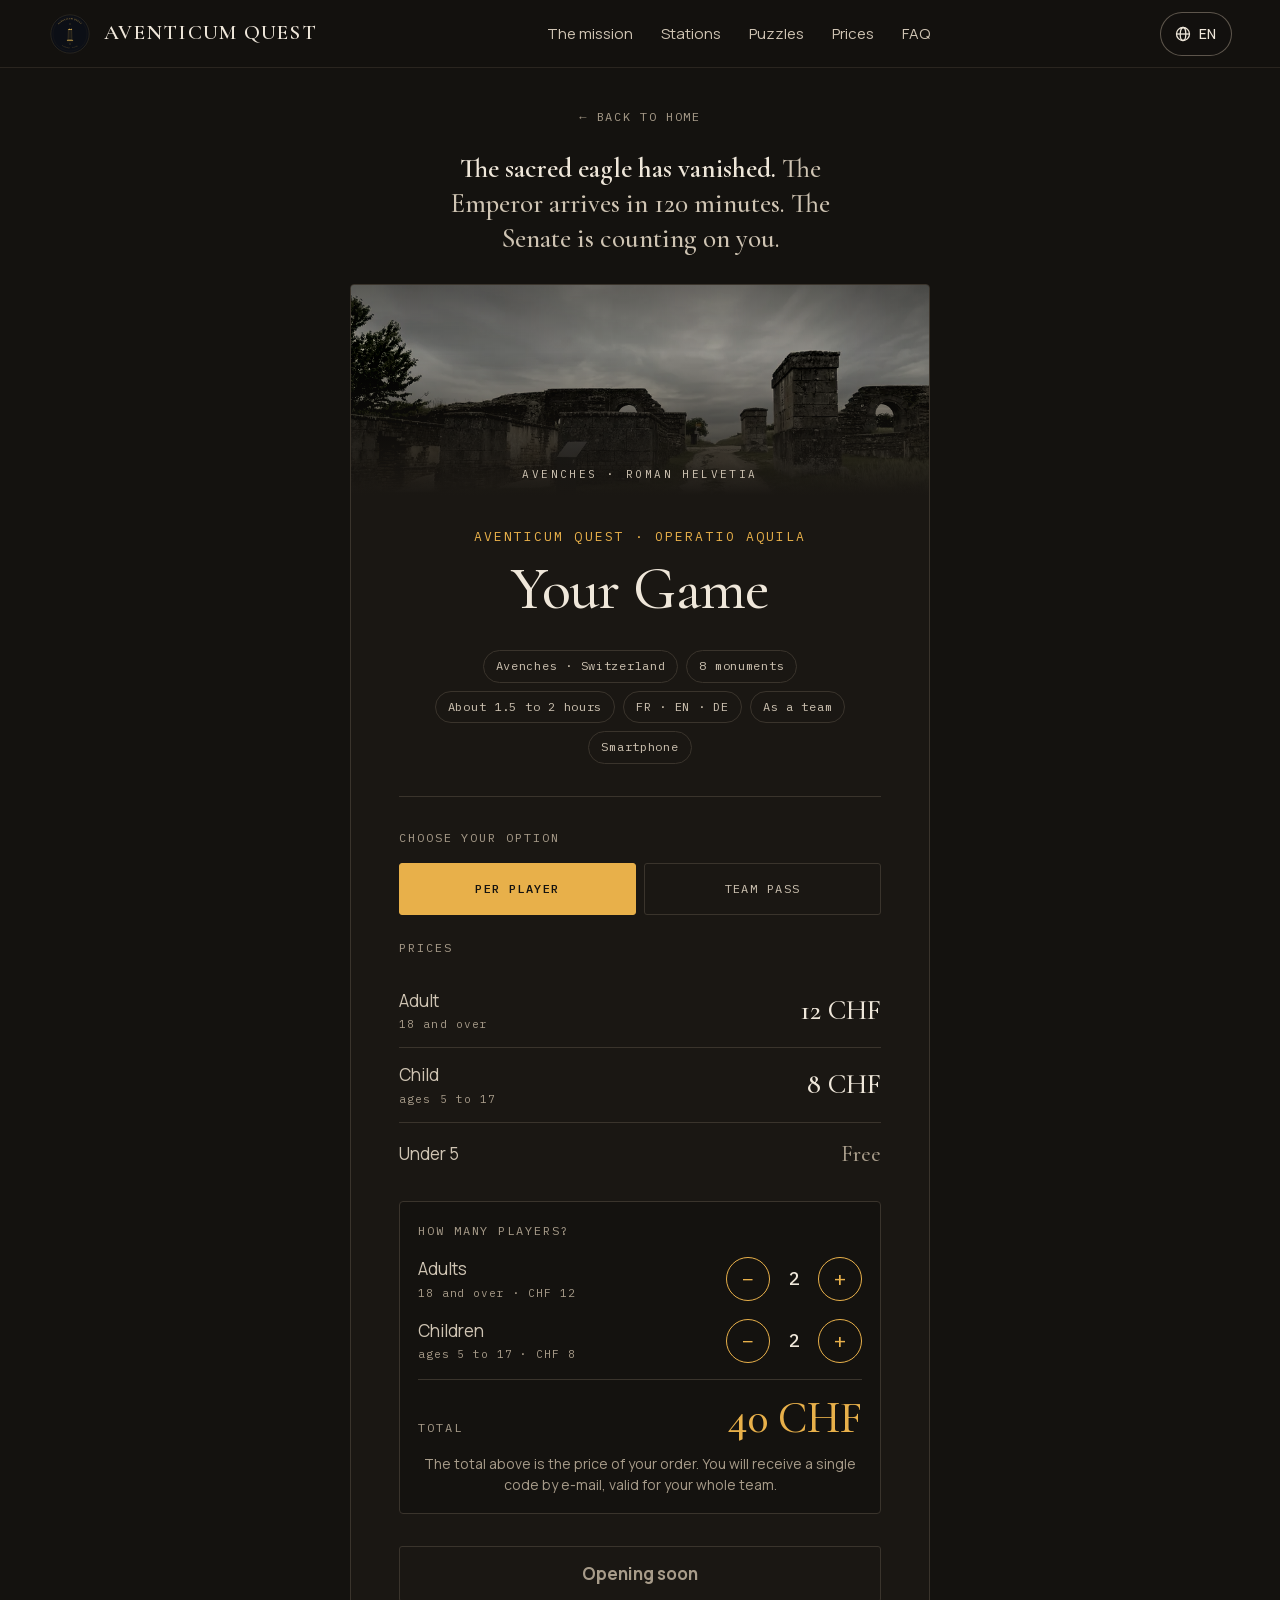
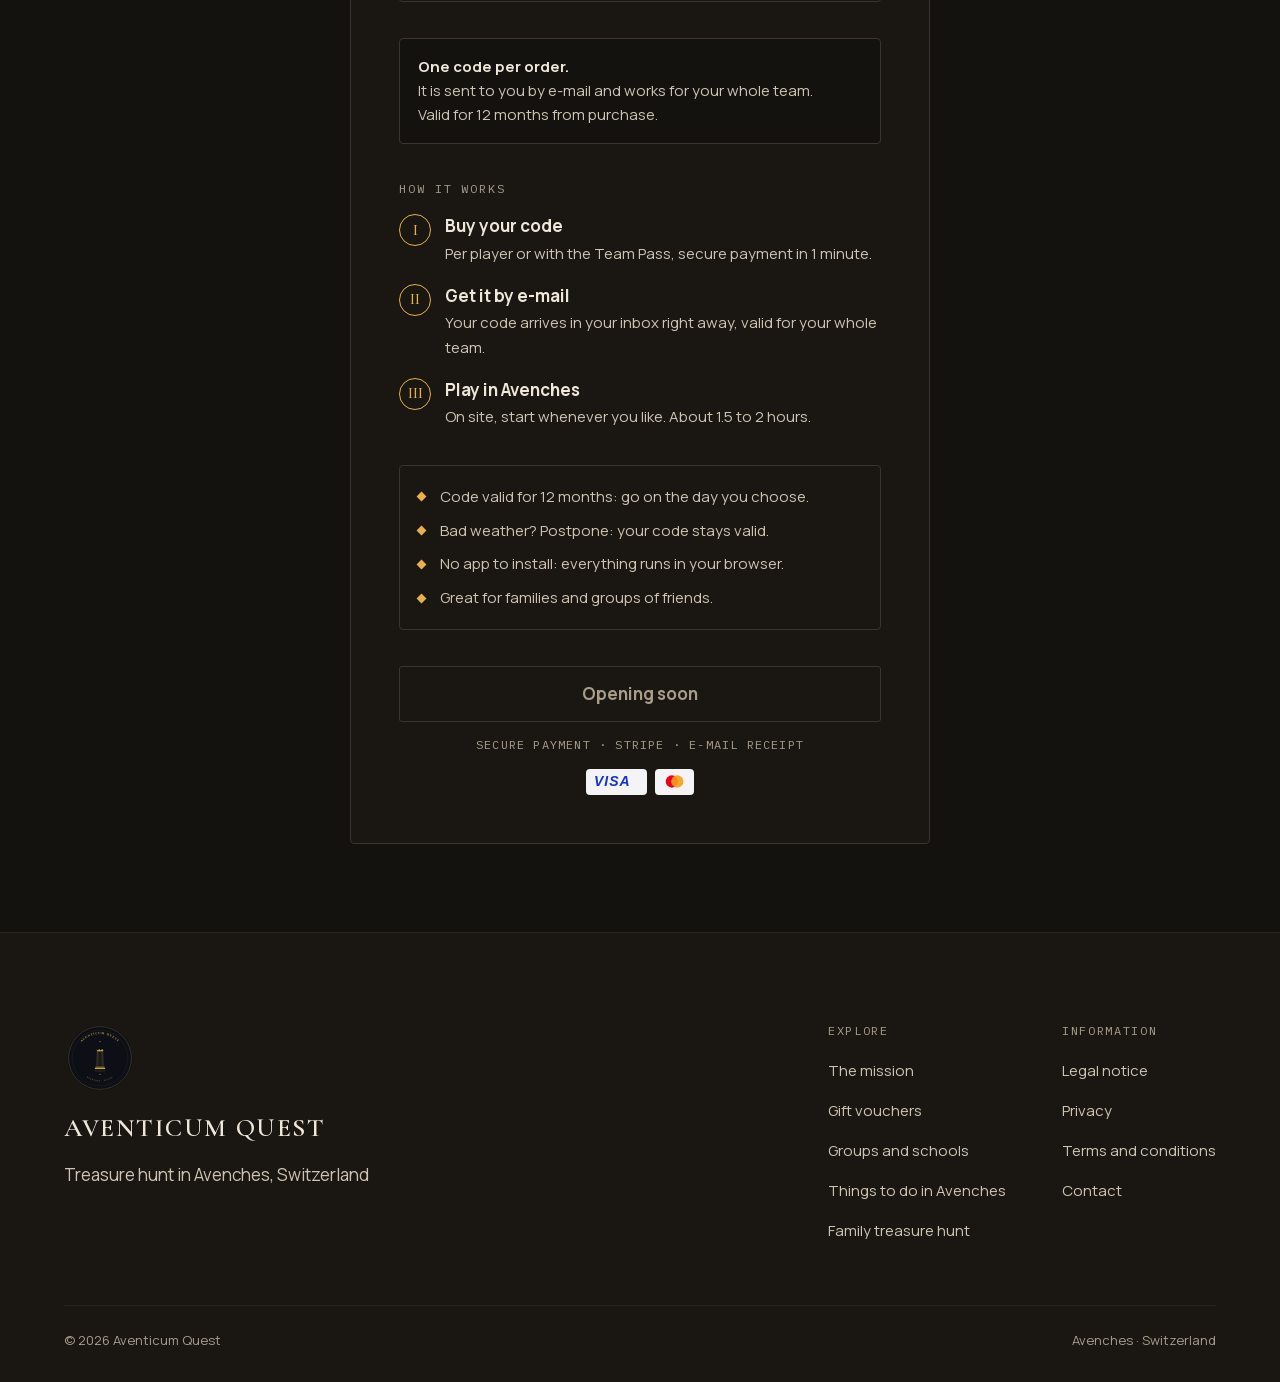
==== commit a778bff3: "Nouveau design Nocturne : accueil, pages secondaires, carte, boutons d'achat en ouverture prochaine " ====
--- a/acheter.html
+++ b/acheter.html
@@ -1,508 +1,108 @@
 <!DOCTYPE html>
 <html lang="fr">
 <head>
+  <!-- Ouverture des ventes (Forfait Équipe / bon cadeau) : passer à true le jour du lancement. -->
+  <script>const SALES_OPEN = false;</script>
   <meta charset="UTF-8">
   <meta name="viewport" content="width=device-width, initial-scale=1.0">
   <link rel="icon" href="/favicon.ico" sizes="any">
   <link rel="icon" href="/favicon.svg" type="image/svg+xml">
   <link rel="apple-touch-icon" href="/apple-touch-icon.png">
-  <link rel="preconnect" href="https://fonts.googleapis.com">
-  <link rel="preconnect" href="https://fonts.gstatic.com" crossorigin>
-  <title>Acheter — Aventicum Quest</title>
+  <title>Acheter : Aventicum Quest</title>
   <meta name="description" content="Réservez votre chasse au trésor à Avenches : code reçu par e-mail, valable 12 mois, à jouer quand vous voulez. Dès 8 CHF, en famille ou entre amis.">
   <meta name="robots" content="index, follow">
   <link rel="canonical" href="https://aventicumquest.ch/acheter.html">
-  <meta property="og:title" content="Acheter votre partie — Aventicum Quest">
+  <meta property="og:title" content="Acheter votre partie : Aventicum Quest">
   <meta property="og:description" content="Réservez votre chasse au trésor à Avenches. Dès 8 CHF, code reçu par e-mail, valable 12 mois, jouez quand vous voulez.">
   <meta property="og:type" content="website">
   <meta property="og:url" content="https://aventicumquest.ch/acheter.html">
   <meta property="og:image" content="https://aventicumquest.ch/images/og_image.jpg">
   <meta property="og:image:width" content="1200">
   <meta property="og:image:height" content="630">
-  <meta property="og:image:alt" content="Aventicum Quest — chasse au trésor dans les vestiges romains d'Avenches">
+  <meta property="og:image:alt" content="Aventicum Quest : chasse au trésor dans les vestiges romains d'Avenches">
   <meta property="og:locale" content="fr_CH">
   <meta name="twitter:card" content="summary_large_image">
-  <meta name="twitter:title" content="Acheter votre partie — Aventicum Quest">
+  <meta name="twitter:title" content="Acheter votre partie : Aventicum Quest">
   <meta name="twitter:description" content="Réservez votre chasse au trésor à Avenches. Dès 8 CHF, code par e-mail, valable 12 mois.">
   <meta name="twitter:image" content="https://aventicumquest.ch/images/og_image.jpg">
-  <link rel="stylesheet" href="style.css">
-  <!-- Privacy-friendly analytics by Plausible -->
-  <script async src="https://plausible.io/js/pa-ELx2kKywInJ5MKZ1ST8au.js"></script>
+  <script>document.documentElement.classList.add('js');</script>
+  <link rel="preload" href="fonts/cormorant-garamond.woff2" as="font" type="font/woff2" crossorigin>
+  <link rel="preload" href="fonts/manrope.woff2" as="font" type="font/woff2" crossorigin>
+  <link rel="stylesheet" href="styles.css">
+  <!-- Mesure d'audience Plausible : chargée uniquement sur le vrai domaine (pas en prévisualisation) -->
   <script>
     window.plausible=window.plausible||function(){(plausible.q=plausible.q||[]).push(arguments)},plausible.init=plausible.init||function(i){plausible.o=i||{}};
-    plausible.init()
+    plausible.init();
+    (function(){var h=location.hostname;if(h==='aventicumquest.ch'||h==='www.aventicumquest.ch'){var s=document.createElement('script');s.async=true;s.src='https://plausible.io/js/pa-ELx2kKywInJ5MKZ1ST8au.js';document.head.appendChild(s);}})();
   </script>
-  <style>
-    .buy-page {
-      min-height: 100svh;
-      display: flex;
-      flex-direction: column;
-      align-items: center;
-      justify-content: flex-start;
-      padding: calc(var(--nav-h) + 2.5rem) 1.5rem 4rem;
-      background:
-        radial-gradient(120% 60% at 50% 0%, rgba(201,164,78,.06), transparent 60%),
-        var(--obsidian);
-    }
-    .buy-hook {
-      font-family: 'Space Mono', monospace;
-      font-size: .6rem;
-      letter-spacing: .22em;
-      text-transform: uppercase;
-      color: var(--terre);
-      text-align: center;
-      max-width: 34ch;
-      line-height: 1.9;
-      margin-bottom: 1.4rem;
-    }
-    .buy-hook strong { color: var(--aurum); font-weight: 400; }
-    .buy-card {
-      --card-pad: clamp(1.75rem, 5vw, 3.25rem);
-      width: 100%;
-      max-width: 580px;
-      border: 1px solid var(--border-strong);
-      border-radius: 4px;
-      padding: var(--card-pad);
-      background: var(--pierre);
-      box-shadow: 0 24px 80px rgba(0,0,0,.5);
-      overflow: hidden;
-    }
-
-    /* ── Bandeau visuel plein cadre en haut de la carte ── */
-    .buy-hero {
-      position: relative;
-      margin: calc(var(--card-pad) * -1) calc(var(--card-pad) * -1) 2rem;
-      height: clamp(140px, 30vw, 210px);
-    }
-    .buy-hero img {
-      width: 100%; height: 100%;
-      object-fit: cover;
-      object-position: center 42%;
-      display: block;
-      filter: saturate(.82) brightness(.92);
-    }
-    .buy-hero::after {
-      content: "";
-      position: absolute; inset: 0;
-      background: linear-gradient(
-        to bottom,
-        rgba(9,9,10,.35) 0%,
-        rgba(28,22,18,0) 32%,
-        rgba(28,22,18,.55) 74%,
-        var(--pierre) 100%);
-    }
-    .buy-hero-cap {
-      position: absolute;
-      left: 0; right: 0; bottom: .7rem;
-      z-index: 1;
-      text-align: center;
-      font-family: 'Space Mono', monospace;
-      font-size: .55rem;
-      letter-spacing: .24em;
-      text-transform: uppercase;
-      color: var(--aurum-dim);
-    }
-    .buy-stele { margin-bottom: 1.75rem; }
-
-    /* ── Value badges ── */
-    .buy-badges {
-      display: flex;
-      flex-wrap: wrap;
-      justify-content: center;
-      gap: .5rem;
-      margin-bottom: 2rem;
-      padding-bottom: 2rem;
-      border-bottom: 1px solid var(--border);
-    }
-
-    /* ── Section labels ── */
-    .buy-sec-label {
-      font-family: 'Space Mono', monospace;
-      font-size: .58rem;
-      letter-spacing: .18em;
-      text-transform: uppercase;
-      color: var(--terre);
-      margin-bottom: 1rem;
-    }
-
-    .tarif-rows { margin-bottom: .9rem; }
-    .tarif-row {
-      display: flex;
-      justify-content: space-between;
-      align-items: center;
-      padding: .8rem 0;
-      border-bottom: 1px solid var(--border);
-    }
-    .tarif-row:last-child { border-bottom: none; }
-    .tarif-row-label {
-      font-family: 'EB Garamond', serif;
-      font-size: 1.05rem;
-      color: var(--scriptum-dim);
-    }
-    .tarif-row-label small {
-      display: block;
-      font-family: 'Space Mono', monospace;
-      font-size: .55rem;
-      letter-spacing: .1em;
-      color: var(--terre);
-      margin-top: .1rem;
-    }
-    .tarif-row-price {
-      font-family: 'Cinzel', serif;
-      font-size: 1.05rem;
-      font-weight: 700;
-      color: var(--aurum);
-    }
-    .buy-example {
-      font-family: 'EB Garamond', serif;
-      font-style: italic;
-      font-size: .9rem;
-      color: var(--scriptum-dim);
-      text-align: center;
-      padding: .85rem 1rem;
-      background: var(--aurum-faint);
-      border-radius: 3px;
-      margin-bottom: 2rem;
-    }
-    .buy-example strong { color: var(--aurum); font-style: normal; font-family: 'Cinzel', serif; font-weight: 700; }
-
-    .qty-note {
-      background: rgba(201,164,78,.06);
-      border: 1px solid var(--border);
-      border-radius: 3px;
-      padding: .9rem 1.1rem;
-      margin-bottom: 2.25rem;
-    }
-    .qty-note p {
-      font-family: 'Space Mono', monospace;
-      font-size: .6rem;
-      letter-spacing: .1em;
-      text-transform: uppercase;
-      color: var(--terre);
-      line-height: 1.75;
-    }
-    .qty-note p strong { color: var(--scriptum); }
-
-    /* ── How it works ── */
-    .buy-steps {
-      display: flex;
-      flex-direction: column;
-      gap: 1.1rem;
-      margin-bottom: 2.25rem;
-    }
-    .buy-step { display: flex; gap: .9rem; align-items: flex-start; }
-    .buy-step-num {
-      flex: 0 0 auto;
-      width: 1.85rem; height: 1.85rem;
-      display: grid; place-items: center;
-      border: 1px solid var(--border-strong);
-      border-radius: 50%;
-      font-family: 'Cinzel', serif;
-      font-size: .8rem;
-      font-weight: 700;
-      color: var(--aurum);
-    }
-    .buy-step-txt { line-height: 1.5; }
-    .buy-step-txt b {
-      display: block;
-      font-family: 'Cinzel', serif;
-      font-size: .82rem;
-      letter-spacing: .06em;
-      text-transform: uppercase;
-      color: var(--scriptum);
-      margin-bottom: .15rem;
-    }
-    .buy-step-txt span {
-      font-family: 'EB Garamond', serif;
-      font-size: .95rem;
-      color: var(--scriptum-dim);
-    }
-
-    /* ── Reassurance ── */
-    .buy-assur {
-      list-style: none;
-      display: flex;
-      flex-direction: column;
-      gap: .7rem;
-      margin-bottom: 2.25rem;
-      padding: 1.25rem 1.1rem;
-      border: 1px solid var(--border);
-      border-radius: 3px;
-    }
-    .buy-assur li {
-      display: flex;
-      gap: .65rem;
-      align-items: flex-start;
-      font-family: 'EB Garamond', serif;
-      font-size: .95rem;
-      color: var(--scriptum-dim);
-      line-height: 1.45;
-    }
-    .buy-assur li::before {
-      content: "✓";
-      color: var(--aurum);
-      font-weight: 700;
-      flex: 0 0 auto;
-    }
-
-    /* ── CTA ── */
-    .btn-buy-group {
-      display: flex;
-      flex-direction: column;
-      gap: .9rem;
-      align-items: stretch;
-    }
-    .btn-buy {
-      display: block;
-      text-align: center;
-      font-family: 'Cinzel', serif;
-      font-size: .82rem;
-      font-weight: 700;
-      letter-spacing: .18em;
-      text-transform: uppercase;
-      color: var(--obsidian);
-      background: var(--aurum);
-      padding: 1.2rem 2rem;
-      border-radius: 2px;
-      border: none;
-      cursor: pointer;
-      box-shadow: 0 10px 30px rgba(201,164,78,.18);
-      transition: background .2s, transform .12s, box-shadow .2s;
-    }
-    .btn-buy:hover { background: var(--scriptum); transform: translateY(-1px); box-shadow: 0 14px 36px rgba(201,164,78,.28); }
-    .buy-secure {
-      font-family: 'Space Mono', monospace;
-      font-size: .56rem;
-      letter-spacing: .12em;
-      text-transform: uppercase;
-      color: var(--terre);
-      text-align: center;
-    }
-
-    /* ── Calculateur de prix ── */
-    .buy-calc {
-      border: 1px solid var(--border);
-      border-radius: 3px;
-      padding: 1.25rem 1.1rem 1.1rem;
-      margin-bottom: 2rem;
-      background: rgba(201,164,78,.04);
-    }
-    .calc-row {
-      display: flex;
-      justify-content: space-between;
-      align-items: center;
-      padding: .6rem 0;
-    }
-    .calc-label { font-family: 'EB Garamond', serif; font-size: 1.05rem; color: var(--scriptum-dim); }
-    .calc-label small {
-      display: block;
-      font-family: 'Space Mono', monospace;
-      font-size: .55rem;
-      letter-spacing: .08em;
-      color: var(--terre);
-      margin-top: .12rem;
-    }
-    .calc-stepper { display: flex; align-items: center; gap: .5rem; }
-    .calc-btn {
-      width: 2rem; height: 2rem;
-      display: grid; place-items: center;
-      border: 1px solid var(--border-strong);
-      border-radius: 50%;
-      background: transparent;
-      color: var(--aurum);
-      font-family: 'Cinzel', serif;
-      font-size: 1.1rem; line-height: 1;
-      cursor: pointer;
-      transition: background .15s, color .15s, border-color .15s;
-      -webkit-tap-highlight-color: transparent;
-    }
-    .calc-btn:hover { border-color: var(--aurum); }
-    .calc-btn:active { background: var(--aurum); color: var(--obsidian); }
-    .calc-btn:disabled { opacity: .3; cursor: default; }
-    .calc-val {
-      min-width: 1.6rem; text-align: center;
-      font-family: 'Cinzel', serif; font-size: 1.05rem; font-weight: 700; color: var(--scriptum);
-    }
-    .calc-total {
-      display: flex; justify-content: space-between; align-items: baseline;
-      margin-top: .5rem; padding-top: .9rem;
-      border-top: 1px solid var(--border);
-      font-family: 'Space Mono', monospace; font-size: .62rem; letter-spacing: .16em; text-transform: uppercase; color: var(--terre);
-    }
-    .calc-total-val { font-family: 'Cinzel', serif; font-size: 1.5rem; font-weight: 700; letter-spacing: normal; color: var(--aurum); text-transform: none; }
-    .calc-note {
-      font-family: 'EB Garamond', serif; font-style: italic; font-size: .82rem;
-      color: var(--terre); text-align: center; margin-top: .8rem; line-height: 1.4;
-    }
-
-    /* ── Moyens de paiement ── */
-    .pay-methods { display: flex; justify-content: center; align-items: center; gap: .5rem; margin-top: .1rem; }
-    .pay-chip {
-      display: inline-flex; align-items: center; justify-content: center;
-      height: 24px; padding: 0 7px;
-      background: #f4f4f6; border-radius: 4px;
-    }
-    .pay-chip svg { display: block; height: 15px; width: auto; }
-
-    /* ── CTA collant mobile ── */
-    .buy-sticky {
-      position: fixed;
-      left: 0; right: 0; bottom: 0;
-      z-index: 60;
-      display: none;
-      align-items: center;
-      gap: .8rem;
-      padding: .7rem .9rem calc(.7rem + env(safe-area-inset-bottom, 0px));
-      background: rgba(9,9,10,.92);
-      backdrop-filter: blur(8px);
-      border-top: 1px solid var(--border-strong);
-    }
-    .buy-sticky .btn-buy { flex: 1; padding: .95rem 1rem; box-shadow: none; }
-    .buy-sticky-price {
-      font-family: 'Cinzel', serif; font-weight: 700; font-size: 1.05rem; color: var(--aurum);
-      white-space: nowrap;
-    }
-    @media (max-width: 640px) {
-      .buy-sticky.show { display: flex; }
-      .buy-page { padding-bottom: 6rem; }
-    }
-
-    .buy-back {
-      display: inline-flex;
-      align-items: center;
-      gap: .4rem;
-      font-family: 'Space Mono', monospace;
-      font-size: .58rem;
-      letter-spacing: .12em;
-      text-transform: uppercase;
-      color: var(--terre);
-      margin-bottom: 1.75rem;
-      transition: color .2s;
-    }
-    .buy-back:hover { color: var(--aurum); }
-    .buy-langs {
-      display: flex;
-      justify-content: center;
-      gap: .5rem;
-      margin-bottom: 2rem;
-    }
-    .buy-lang {
-      font-family: 'Space Mono', monospace;
-      font-size: .65rem;
-      letter-spacing: .1em;
-      color: var(--terre);
-      background: transparent;
-      border: 1px solid var(--border);
-      border-radius: 2px;
-      padding: .45rem 1rem;
-      cursor: pointer;
-      transition: color .2s, border-color .2s, background .2s;
-    }
-    .buy-lang:hover { color: var(--scriptum); border-color: var(--border-strong); }
-    .buy-lang.active {
-      color: var(--obsidian);
-      background: var(--aurum);
-      border-color: var(--aurum);
-    }
-
-    /* ── Choix de formule (par joueur / forfait équipe) ── */
-    .buy-formula {
-      display: grid;
-      grid-template-columns: 1fr 1fr;
-      gap: .5rem;
-      margin-bottom: 1.5rem;
-    }
-    .buy-formula-opt {
-      font-family: 'Space Mono', monospace;
-      font-size: .62rem;
-      letter-spacing: .12em;
-      text-transform: uppercase;
-      color: var(--terre);
-      background: transparent;
-      border: 1px solid var(--border);
-      border-radius: 2px;
-      padding: .8rem .6rem;
-      cursor: pointer;
-      transition: color .2s, border-color .2s, background .2s;
-    }
-    .buy-formula-opt:hover { color: var(--scriptum); border-color: var(--border-strong); }
-    .buy-formula-opt[aria-checked="true"] {
-      color: var(--obsidian);
-      background: var(--aurum);
-      border-color: var(--aurum);
-    }
-    .team-box {
-      border: 1px solid var(--border-strong);
-      border-radius: 3px;
-      padding: 1.4rem 1.1rem 1.2rem;
-      margin-bottom: 2rem;
-      background: rgba(201,164,78,.04);
-      text-align: center;
-    }
-    .team-box-price {
-      font-family: 'Cinzel', serif; font-size: 2rem; font-weight: 700; color: var(--aurum);
-      margin: .3rem 0 .5rem;
-    }
-    .team-box-desc { font-family: 'EB Garamond', serif; font-size: 1.05rem; color: var(--scriptum-dim); line-height: 1.5; }
-    .team-box-help { font-family: 'EB Garamond', serif; font-style: italic; font-size: .82rem; color: var(--terre); margin-top: .7rem; line-height: 1.4; }
-    .btn-buy.is-disabled,
-    .btn-buy.is-disabled:hover {
-      background: transparent;
-      color: var(--terre);
-      border: 1px solid var(--border);
-      box-shadow: none;
-      transform: none;
-      cursor: not-allowed;
-    }
-    [hidden] { display: none !important; }
-    /* Nav d'acheter.html : seulement 2 liens, ils tiennent dès 641px */
-    @media (min-width: 641px) { #nav .nav-link--wide { display: inline; } }
-  </style>
 </head>
 <body>
-  <nav id="nav" role="navigation">
-    <a href="index.html" class="nav-logo">
-      <img src="images/logo.svg" alt="" class="nav-logo-img" width="36" height="36" aria-hidden="true">
-      <span class="nav-logo-text">Aventicum Quest</span>
+  <a class="skip-link" href="#contenu" data-i18n="a11y.skip">Aller au contenu</a>
+
+  <header class="site-header is-solid">
+    <a class="brand" href="index.html" aria-label="Aventicum Quest">
+      <img src="assets/logo.svg" alt="" width="44" height="44">
+      <span class="brand-name">Aventicum Quest</span>
     </a>
-    <div class="nav-right">
-      <a href="bon-cadeau.html" class="nav-link nav-link--wide" data-i18n="nav-gift">Bons cadeaux</a>
-      <a href="groupes.html" class="nav-link nav-link--wide" data-i18n="nav-groups">Groupes et écoles</a>
+    <nav class="nav-main" aria-label="Navigation principale" data-i18n-aria="nav.aria">
+      <a href="index.html#mission" data-i18n="nav.mission">La mission</a>
+      <a href="index.html#stations" data-i18n="nav.stations">Les stations</a>
+      <a href="index.html#enigmes" data-i18n="nav.enigmes">Les énigmes</a>
+      <a href="index.html#tarifs" data-i18n="nav.tarifs">Tarifs</a>
+      <a href="index.html#faq" data-i18n="nav.faq">FAQ</a>
+    </nav>
+    <div class="header-actions">
+      <div class="lang">
+        <button type="button" class="lang-toggle" aria-haspopup="true" aria-expanded="false" aria-label="Langue" data-i18n-aria="nav.lang">
+          <svg width="16" height="16" viewBox="0 0 16 16" fill="none" stroke="currentColor" stroke-width="1.3" aria-hidden="true"><circle cx="8" cy="8" r="6.5"/><ellipse cx="8" cy="8" rx="2.8" ry="6.5"/><line x1="1.5" y1="8" x2="14.5" y2="8"/></svg>
+          <span class="lang-code">FR</span>
+        </button>
+        <div class="lang-menu" role="menu" hidden>
+          <button type="button" class="lang-opt" role="menuitemradio" aria-checked="true" data-lang="fr"><span>Français</span><span class="lang-opt-code">FR</span></button>
+          <button type="button" class="lang-opt" role="menuitemradio" aria-checked="false" data-lang="de"><span>Deutsch</span><span class="lang-opt-code">DE</span></button>
+          <button type="button" class="lang-opt" role="menuitemradio" aria-checked="false" data-lang="en"><span>English</span><span class="lang-opt-code">EN</span></button>
+        </div>
+      </div>
+      <button type="button" class="burger" aria-expanded="false" aria-controls="menu-panel" aria-label="Menu" data-i18n-aria="nav.menu"><span></span><span></span></button>
     </div>
-  </nav>
-
-  <main class="buy-page">
+  </header>
+
+  <div class="menu-panel" id="menu-panel" role="dialog" aria-modal="true" aria-label="Menu" data-i18n-aria="nav.menu" hidden>
+    <div class="menu-top">
+      <img src="assets/logo.svg" alt="" width="44" height="44">
+      <button type="button" class="menu-close" data-i18n="nav.close">Fermer</button>
+    </div>
+    <nav class="menu-nav" aria-label="Navigation principale" data-i18n-aria="nav.aria">
+      <a href="index.html#mission" data-i18n="nav.mission">La mission</a>
+      <a href="index.html#stations" data-i18n="nav.stations">Les stations</a>
+      <a href="index.html#enigmes" data-i18n="nav.enigmes">Les énigmes</a>
+      <a href="index.html#tarifs" data-i18n="nav.tarifs">Tarifs</a>
+      <a href="index.html#faq" data-i18n="nav.faq">FAQ</a>
+    </nav>
+  </div>
+
+  <main class="buy-page" id="contenu">
     <a href="index.html" class="buy-back" data-i18n="back">← Retour à l'accueil</a>
 
     <p class="buy-hook" data-i18n-html="hook"><strong>L'aigle sacrée a disparu.</strong> L'Empereur arrive dans 120 minutes. Le Sénat compte sur vous.</p>
 
     <div class="buy-card">
       <div class="buy-hero">
-        <img src="images/hero.jpg" alt="" aria-hidden="true" loading="eager" width="1920" height="1440">
+        <img src="assets/hero-900.webp" alt="" aria-hidden="true" loading="eager" width="900" height="675">
         <span class="buy-hero-cap" data-i18n="hero-cap">Avenches · L'Helvétie romaine</span>
       </div>
-      <div class="buy-stele">
-        <div class="stele">
-          <div class="stele-rule"><span class="stele-diamond">◆</span></div>
-          <h1 style="font-family:'Cinzel',serif;font-size:clamp(1rem,2.5vw,1.4rem);font-weight:700;letter-spacing:.3em;text-transform:uppercase;color:var(--scriptum);" data-i18n="title">Votre Partie</h1>
-          <div class="stele-rule"><span class="stele-diamond">◆</span></div>
-          <p class="stele-sub">Aventicum Quest — Operatio Aquila</p>
-        </div>
-      </div>
-
-      <div class="buy-langs" role="group" aria-label="Langue / Language / Sprache">
-        <button class="buy-lang" data-lang="fr" onclick="setBuyLang('fr')">FR</button>
-        <button class="buy-lang" data-lang="en" onclick="setBuyLang('en')">EN</button>
-        <button class="buy-lang" data-lang="de" onclick="setBuyLang('de')">DE</button>
+      <div class="buy-title">
+        <p class="kicker">Aventicum Quest · Operatio Aquila</p>
+        <h1 class="buy-h1" data-i18n="title">Votre Partie</h1>
       </div>
 
       <div class="buy-badges">
-        <span class="badge" data-i18n="b-lieu">📍 Avenches · Suisse</span>
-        <span class="badge" data-i18n="b-monu">🗺 8 monuments</span>
-        <span class="badge" data-i18n="b-time">⏱ 120 min</span>
-        <span class="badge">🌐 FR · EN · DE</span>
-        <span class="badge" data-i18n="b-team">👥 En équipe</span>
-        <span class="badge" data-i18n="b-phone">📱 Smartphone</span>
+        <span class="buy-badge" data-i18n="b-lieu">Avenches · Suisse</span>
+        <span class="buy-badge" data-i18n="b-monu">8 monuments</span>
+        <span class="buy-badge" data-i18n="b-time">Environ 1h30 à 2h</span>
+        <span class="buy-badge">FR · EN · DE</span>
+        <span class="buy-badge" data-i18n="b-team">En équipe</span>
+        <span class="buy-badge" data-i18n="b-phone">Smartphone</span>
       </div>
 
       <p class="buy-sec-label" data-i18n="lbl-formula">Choisissez votre formule</p>
@@ -532,12 +132,12 @@
           <div class="tarif-row-label">
             <span data-i18n="t-free">Moins de 5 ans</span>
           </div>
-          <div class="tarif-row-price" style="color:var(--terre)" data-i18n="t-free-price">Gratuit</div>
+          <div class="tarif-row-price is-free" data-i18n="t-free-price">Gratuit</div>
         </div>
       </div>
 
       <div class="buy-calc">
-        <p class="buy-sec-label" data-i18n="calc-title" style="margin-bottom:.6rem">Combien de joueurs ?</p>
+        <p class="buy-sec-label" data-i18n="calc-title">Combien de joueurs ?</p>
         <div class="calc-row">
           <div class="calc-label">
             <span data-i18n="calc-adult">Adultes</span>
@@ -567,21 +167,19 @@
         <p class="calc-note" data-i18n="calc-note">Le total ci-dessus est le prix de votre commande. Vous recevrez un seul code par e-mail, valable pour toute votre équipe.</p>
       </div>
 
-      <div class="btn-buy-group" style="margin-bottom:2.25rem">
-        <a href="https://buy.stripe.com/aFa00j5Uz7Oa4LFa42c7u01" class="btn-buy js-stripe-link" data-i18n="cta" aria-label="Payer via Stripe">
-          Obtenir mon code de jeu →
-        </a>
+      <div class="btn-buy-group" style="margin-bottom:36px">
+        <a class="btn-buy js-stripe-link is-disabled" aria-disabled="true" data-cta="cta">Ouverture prochaine</a>
       </div>
       </div>
 
       <div class="js-mode-team" hidden>
         <div class="team-box">
-          <p class="buy-sec-label" data-i18n="f-team" style="margin-bottom:0">Forfait Équipe</p>
+          <p class="buy-sec-label" data-i18n="f-team">Forfait Équipe</p>
           <p class="team-box-price">39 CHF</p>
           <p class="team-box-desc" data-i18n="team-desc">Une équipe jusqu'à 5 personnes, tous âges confondus.</p>
           <p class="team-box-help" data-i18n="team-help">À partir de 4 personnes, le forfait est souvent plus avantageux.</p>
         </div>
-        <div class="btn-buy-group" style="margin-bottom:2.25rem">
+        <div class="btn-buy-group" style="margin-bottom:36px">
           <a class="btn-buy js-stripe-team-link is-disabled" aria-disabled="true">Bientôt disponible</a>
         </div>
       </div>
@@ -614,7 +212,7 @@
           <div class="buy-step-num">III</div>
           <div class="buy-step-txt">
             <b data-i18n="s3-t">Jouez à Avenches</b>
-            <span data-i18n="s3-d">Sur place, lancez la partie quand vous voulez. 120 min environ.</span>
+            <span data-i18n="s3-d">Sur place, lancez la partie quand vous voulez. Environ 1h30 à 2h.</span>
           </div>
         </div>
       </div>
@@ -622,16 +220,14 @@
       <ul class="buy-assur">
         <li data-i18n="a1">Code valable 12 mois : partez le jour que vous choisissez.</li>
         <li data-i18n="a2">Mauvais temps ? Reportez : votre code reste valable.</li>
-        <li data-i18n="a3">Aucune application à installer — tout se joue dans le navigateur.</li>
+        <li data-i18n="a3">Aucune application à installer : tout se joue dans le navigateur.</li>
         <li data-i18n="a4">Adapté aux familles comme aux groupes d'amis.</li>
       </ul>
 
       <div class="btn-buy-group">
-        <a id="btn-buy-stripe" href="https://buy.stripe.com/aFa00j5Uz7Oa4LFa42c7u01" class="btn-buy js-stripe-link js-mode-player" data-i18n="cta" aria-label="Payer via Stripe">
-          Obtenir mon code de jeu →
-        </a>
+        <a id="btn-buy-stripe" class="btn-buy js-stripe-link js-mode-player is-disabled" aria-disabled="true" data-cta="cta">Ouverture prochaine</a>
         <a class="btn-buy js-stripe-team-link js-mode-team is-disabled" aria-disabled="true" hidden>Bientôt disponible</a>
-        <p class="buy-secure" data-i18n="secure">🔒 Paiement sécurisé · Stripe · Reçu par e-mail</p>
+        <p class="buy-secure" data-i18n="secure">Paiement sécurisé · Stripe · Reçu par e-mail</p>
         <div class="pay-methods" aria-label="Cartes acceptées">
           <span class="pay-chip" title="Visa">
             <svg viewBox="0 0 48 16" xmlns="http://www.w3.org/2000/svg" role="img" aria-label="Visa"><text x="0" y="13" font-family="Arial, Helvetica, sans-serif" font-size="15" font-weight="700" font-style="italic" fill="#1434CB" letter-spacing="1">VISA</text></svg>
@@ -644,15 +240,45 @@
     </div>
   </main>
 
+  <footer class="site-footer">
+    <div class="footer-inner">
+      <div class="footer-top">
+        <div class="footer-brand">
+          <img src="assets/logo.svg" alt="" width="72" height="72">
+          <p class="footer-name">Aventicum Quest</p>
+          <p class="footer-tag" data-i18n="footer.tagline">Jeu de piste à Avenches, Suisse</p>
+        </div>
+        <div class="footer-cols">
+          <nav class="footer-col" aria-labelledby="foot-explore">
+            <h2 id="foot-explore" data-i18n="footer.explore">EXPLORER</h2>
+            <a href="index.html#mission" data-i18n="footer.mission">La mission</a>
+            <a href="bon-cadeau.html" data-i18n="footer.gift">Bons cadeaux</a>
+            <a href="groupes.html" data-i18n="footer.groups">Groupes et écoles</a>
+            <a href="que-faire-a-avenches.html" data-i18n="footer.guide">Que faire à Avenches</a>
+            <a href="jeu-de-piste-famille-suisse-romande.html" data-i18n="footer.family">Jeu de piste en famille</a>
+          </nav>
+          <nav class="footer-col" aria-labelledby="foot-info">
+            <h2 id="foot-info" data-i18n="footer.info">INFORMATIONS</h2>
+            <a href="mentions-legales.html" data-i18n="footer.legal">Mentions légales</a>
+            <a href="confidentialite.html" data-i18n="footer.privacy">Confidentialité</a>
+            <a href="cgv.html" data-i18n="footer.terms">Conditions générales</a>
+            <a href="mailto:info@aventicumquest.ch" data-i18n="footer.contact">Contact</a>
+          </nav>
+        </div>
+      </div>
+      <div class="footer-bottom">
+        <span data-i18n="footer.copy">© 2026 Aventicum Quest</span>
+        <span data-i18n="footer.place">Avenches · Suisse</span>
+      </div>
+    </div>
+  </footer>
+
   <div class="buy-sticky" id="buySticky" aria-hidden="true">
     <span class="buy-sticky-price"><span id="stickyTotal">40</span> CHF</span>
-    <a href="https://buy.stripe.com/aFa00j5Uz7Oa4LFa42c7u01" class="btn-buy js-stripe-link" data-i18n="cta-short" aria-label="Payer via Stripe">Obtenir mon code →</a>
+    <a class="btn-buy js-stripe-link is-disabled" aria-disabled="true" data-cta="cta-short">Ouverture prochaine</a>
   </div>
 
   <script>
-    const nav = document.getElementById('nav');
-    nav.classList.add('scrolled');
-
     /* ── Lien de paiement selon la langue choisie ── */
     const STRIPE_LINKS = {
       fr: 'https://buy.stripe.com/aFa00j5Uz7Oa4LFa42c7u01',
@@ -661,11 +287,11 @@
     };
 
     /* ── Lien de paiement Forfait Équipe (39 CHF, jusqu'à 5 personnes) ──
-       Tant qu'une URL commence par "TODO", le bouton reste désactivé ("Bientôt disponible"). */
+       Tant que SALES_OPEN vaut false (ou qu'une URL commence par "TODO"), le bouton reste désactivé ("Bientôt disponible"). */
     const STRIPE_LINKS_TEAM = {
-      fr: 'TODO_STRIPE_TEAM_FR',
-      en: 'TODO_STRIPE_TEAM_EN',
-      de: 'TODO_STRIPE_TEAM_DE'
+      fr: 'https://buy.stripe.com/eVqfZh2IngkGdib8ZYc7u04',
+      en: 'https://buy.stripe.com/9B65kD82H8Se6TN0tsc7u05',
+      de: 'https://buy.stripe.com/dRmeVd0AffgC5PJ2BAc7u06'
     };
 
     /* ── Traductions de la page ── */
@@ -677,28 +303,28 @@
         hook: "<strong>L'aigle sacrée a disparu.</strong> L'Empereur arrive dans 120 minutes. Le Sénat compte sur vous.",
         title: "Votre Partie",
         'hero-cap': "Avenches · L'Helvétie romaine",
-        'b-lieu': "📍 Avenches · Suisse",
-        'b-monu': "🗺 8 monuments",
-        'b-time': "⏱ 120 min",
-        'b-team': "👥 En équipe",
-        'b-phone': "📱 Smartphone",
+        'b-lieu': "Avenches · Suisse",
+        'b-monu': "8 monuments",
+        'b-time': "Environ 1h30 à 2h",
+        'b-team': "En équipe",
+        'b-phone': "Smartphone",
         'lbl-tarifs': "Tarifs",
         't-adult': "Adulte", 't-adult-age': "Dès 18 ans",
         't-child': "Enfant", 't-child-age': "5 à 17 ans",
         't-free': "Moins de 5 ans", 't-free-price': "Gratuit",
-        example: "Exemple — une famille de 4 (2 adultes + 2 enfants) : <strong>40 CHF</strong>",
+        example: "Exemple : une famille de 4 (2 adultes + 2 enfants) : <strong>40 CHF</strong>",
         qty: "<strong>Un seul code par commande.</strong><br>Il vous est envoyé par e-mail et sert à toute votre équipe.<br>Valable 12 mois à partir de l'achat.",
         'lbl-how': "Comment ça marche",
         's1-t': "Achetez votre code", 's1-d': "Par joueur ou au forfait équipe, paiement sécurisé en 1 minute.",
         's2-t': "Recevez-le par e-mail", 's2-d': "Votre code arrive aussitôt dans votre boîte de réception, valable pour toute l'équipe.",
-        's3-t': "Jouez à Avenches", 's3-d': "Sur place, lancez la partie quand vous voulez. 120 min environ.",
+        's3-t': "Jouez à Avenches", 's3-d': "Sur place, lancez la partie quand vous voulez. Environ 1h30 à 2h.",
         a1: "Code valable 12 mois : partez le jour que vous choisissez.",
         a2: "Mauvais temps ? Reportez : votre code reste valable.",
-        a3: "Aucune application à installer — tout se joue dans le navigateur.",
+        a3: "Aucune application à installer : tout se joue dans le navigateur.",
         a4: "Adapté aux familles comme aux groupes d'amis.",
         cta: "Obtenir mon code de jeu →",
         'cta-short': "Obtenir mon code →",
-        secure: "🔒 Paiement sécurisé · Stripe · Reçu par e-mail",
+        secure: "Paiement sécurisé · Stripe · Reçu par e-mail",
         'calc-title': "Combien de joueurs ?",
         'calc-adult': "Adultes", 'calc-adult-age': "Dès 18 ans · 12 CHF",
         'calc-child': "Enfants", 'calc-child-age': "5 à 17 ans · 8 CHF",
@@ -710,7 +336,8 @@
         'team-desc': "Une équipe jusqu'à 5 personnes, tous âges confondus.",
         'team-help': "À partir de 4 personnes, le forfait est souvent plus avantageux.",
         'cta-team': "Obtenir mon forfait équipe →",
-        'soon': "Bientôt disponible"
+        'soon': "Bientôt disponible",
+        'cta-soon': "Ouverture prochaine"
       },
       en: {
         back: "← Back to home",
@@ -719,28 +346,28 @@
         hook: "<strong>The sacred eagle has vanished.</strong> The Emperor arrives in 120 minutes. The Senate is counting on you.",
         title: "Your Game",
         'hero-cap': "Avenches · Roman Helvetia",
-        'b-lieu': "📍 Avenches · Switzerland",
-        'b-monu': "🗺 8 monuments",
-        'b-time': "⏱ 120 min",
-        'b-team': "👥 As a team",
-        'b-phone': "📱 Smartphone",
+        'b-lieu': "Avenches · Switzerland",
+        'b-monu': "8 monuments",
+        'b-time': "About 1.5 to 2 hours",
+        'b-team': "As a team",
+        'b-phone': "Smartphone",
         'lbl-tarifs': "Prices",
         't-adult': "Adult", 't-adult-age': "18 and over",
         't-child': "Child", 't-child-age': "ages 5 to 17",
         't-free': "Under 5", 't-free-price': "Free",
-        example: "Example — a family of 4 (2 adults + 2 children): <strong>CHF 40</strong>",
+        example: "Example: a family of 4 (2 adults + 2 children): <strong>CHF 40</strong>",
         qty: "<strong>One code per order.</strong><br>It is sent to you by e-mail and works for your whole team.<br>Valid for 12 months from purchase.",
         'lbl-how': "How it works",
         's1-t': "Buy your code", 's1-d': "Per player or with the Team Pass, secure payment in 1 minute.",
         's2-t': "Get it by e-mail", 's2-d': "Your code arrives in your inbox right away, valid for your whole team.",
-        's3-t': "Play in Avenches", 's3-d': "On site, start whenever you like. About 120 min.",
+        's3-t': "Play in Avenches", 's3-d': "On site, start whenever you like. About 1.5 to 2 hours.",
         a1: "Code valid for 12 months: go on the day you choose.",
-        a2: "Bad weather? Postpone — your code stays valid.",
-        a3: "No app to install — everything runs in your browser.",
+        a2: "Bad weather? Postpone: your code stays valid.",
+        a3: "No app to install: everything runs in your browser.",
         a4: "Great for families and groups of friends.",
         cta: "Get my game code →",
         'cta-short': "Get my code →",
-        secure: "🔒 Secure payment · Stripe · E-mail receipt",
+        secure: "Secure payment · Stripe · E-mail receipt",
         'calc-title': "How many players?",
         'calc-adult': "Adults", 'calc-adult-age': "18 and over · CHF 12",
         'calc-child': "Children", 'calc-child-age': "ages 5 to 17 · CHF 8",
@@ -752,7 +379,8 @@
         'team-desc': "One team of up to 5 people, any age.",
         'team-help': "From 4 people, the Team Pass is often the better deal.",
         'cta-team': "Get my Team Pass →",
-        'soon': "Coming soon"
+        'soon': "Coming soon",
+        'cta-soon': "Opening soon"
       },
       de: {
         back: "← Zurück zur Startseite",
@@ -761,28 +389,28 @@
         hook: "<strong>Der heilige Adler ist verschwunden.</strong> Der Kaiser kommt in 120 Minuten. Der Senat zählt auf Sie.",
         title: "Ihr Spiel",
         'hero-cap': "Avenches · Das römische Helvetien",
-        'b-lieu': "📍 Avenches · Schweiz",
-        'b-monu': "🗺 8 Monumente",
-        'b-time': "⏱ 120 Min",
-        'b-team': "👥 Im Team",
-        'b-phone': "📱 Smartphone",
+        'b-lieu': "Avenches · Schweiz",
+        'b-monu': "8 Monumente",
+        'b-time': "Rund 1,5 bis 2 Std.",
+        'b-team': "Im Team",
+        'b-phone': "Smartphone",
         'lbl-tarifs': "Preise",
         't-adult': "Erwachsene", 't-adult-age': "Ab 18 Jahren",
         't-child': "Kind", 't-child-age': "5 bis 17 Jahre",
         't-free': "Unter 5 Jahren", 't-free-price': "Gratis",
-        example: "Beispiel — eine Familie mit 4 Personen (2 Erwachsene + 2 Kinder): <strong>40 CHF</strong>",
+        example: "Beispiel: eine Familie mit 4 Personen (2 Erwachsene + 2 Kinder): <strong>40 CHF</strong>",
         qty: "<strong>Ein Code pro Bestellung.</strong><br>Er wird Ihnen per E-Mail zugeschickt und gilt für Ihr ganzes Team.<br>12 Monate ab Kauf gültig.",
         'lbl-how': "So funktioniert's",
         's1-t': "Code kaufen", 's1-d': "Pro Spieler oder als Team-Pauschale, sichere Zahlung in 1 Minute.",
         's2-t': "Per E-Mail erhalten", 's2-d': "Ihr Code kommt sofort in Ihr Postfach, gültig für Ihr ganzes Team.",
-        's3-t': "In Avenches spielen", 's3-d': "Vor Ort starten Sie, wann Sie möchten. Etwa 120 Min.",
+        's3-t': "In Avenches spielen", 's3-d': "Vor Ort starten Sie, wann Sie möchten. Rund 1,5 bis 2 Stunden.",
         a1: "Code 12 Monate gültig: Spielen Sie am Tag Ihrer Wahl.",
-        a2: "Schlechtes Wetter? Verschieben Sie — Ihr Code bleibt gültig.",
-        a3: "Keine App nötig — alles läuft im Browser.",
+        a2: "Schlechtes Wetter? Verschieben Sie, Ihr Code bleibt gültig.",
+        a3: "Keine App nötig: alles läuft im Browser.",
         a4: "Ideal für Familien und Freundesgruppen.",
         cta: "Meinen Spielcode erhalten →",
         'cta-short': "Code erhalten →",
-        secure: "🔒 Sichere Zahlung · Stripe · Beleg per E-Mail",
+        secure: "Sichere Zahlung · Stripe · Beleg per E-Mail",
         'calc-title': "Wie viele Spieler?",
         'calc-adult': "Erwachsene", 'calc-adult-age': "Ab 18 Jahren · 12 CHF",
         'calc-child': "Kinder", 'calc-child-age': "5 bis 17 Jahre · 8 CHF",
@@ -794,13 +422,13 @@
         'team-desc': "Ein Team mit bis zu 5 Personen, jedes Alter.",
         'team-help': "Ab 4 Personen lohnt sich die Pauschale oft mehr.",
         'cta-team': "Meine Team-Pauschale erhalten →",
-        'soon': "Bald verfügbar"
+        'soon': "Bald verfügbar",
+        'cta-soon': "Bald verfügbar"
       }
     };
 
     function setBuyLang(lang) {
       if (!STRIPE_LINKS[lang]) lang = 'fr';
-      document.querySelectorAll('.js-stripe-link').forEach(function (a) { a.href = STRIPE_LINKS[lang]; });
       const dict = BUY_I18N[lang];
       document.querySelectorAll('[data-i18n]').forEach(el => {
         const v = dict[el.getAttribute('data-i18n')];
@@ -814,8 +442,26 @@
       document.querySelectorAll('.buy-lang').forEach(btn => {
         btn.classList.toggle('active', btn.dataset.lang === lang);
       });
+      /* Boutons joueur : actifs seulement quand SALES_OPEN vaut true, sinon « Ouverture prochaine » (même règle que l'équipe) */
+      const playerUrl = STRIPE_LINKS[lang] || '';
+      const playerReady = SALES_OPEN && playerUrl && playerUrl.indexOf('TODO') !== 0;
+      document.querySelectorAll('.js-stripe-link').forEach(function (a) {
+        if (playerReady) {
+          a.href = playerUrl;
+          a.removeAttribute('aria-disabled');
+          a.classList.remove('is-disabled');
+          a.setAttribute('aria-label', 'Payer via Stripe');
+          a.textContent = dict[a.dataset.cta];
+        } else {
+          a.removeAttribute('href');
+          a.removeAttribute('aria-label');
+          a.setAttribute('aria-disabled', 'true');
+          a.classList.add('is-disabled');
+          a.textContent = dict['cta-soon'];
+        }
+      });
       const teamUrl = STRIPE_LINKS_TEAM[lang] || '';
-      const teamReady = teamUrl && teamUrl.indexOf('TODO') !== 0;
+      const teamReady = SALES_OPEN && teamUrl && teamUrl.indexOf('TODO') !== 0;
       document.querySelectorAll('.js-stripe-team-link').forEach(function (a) {
         if (teamReady) {
           a.href = teamUrl;
@@ -832,8 +478,12 @@
       localStorage.setItem('aq-lang', lang);
     }
 
-    // Langue initiale : celle choisie précédemment (index.html ou cette page), sinon FR
-    const initialLang = localStorage.getItem('aq-lang') || 'fr';
+    window.AQ_PAGE = 'buy';
+    window.AQ_PAGE_SETLANG = setBuyLang;
+
+    // Langue initiale : celle choisie précédemment (autre page ou cette page), sinon langue du navigateur (fr/en/de), sinon FR
+    const navLang = String(navigator.language || 'fr').slice(0, 2).toLowerCase();
+    const initialLang = localStorage.getItem('aq-lang') || (BUY_I18N[navLang] ? navLang : 'fr');
     setBuyLang(initialLang);
 
     /* ── Choix de formule : par joueur / forfait équipe (?formule=equipe pour présélectionner) ── */
@@ -901,12 +551,15 @@
 
     /* ── Suivi de conversion : clic sur un bouton de paiement ── */
     document.querySelectorAll('.js-stripe-link').forEach(function (a) {
-      a.addEventListener('click', function () {
+      a.addEventListener('click', function (e) {
+        if (!a.getAttribute('href')) { e.preventDefault(); return; }
         try {
           window.plausible('Checkout: clic Payer', { props: { langue: document.documentElement.lang || 'fr' } });
         } catch (e) {}
       });
     });
   </script>
+  <script src="i18n.js" defer></script>
+  <script src="main.js" defer></script>
 </body>
 </html>
--- a/styles.css
+++ b/styles.css
@@ -0,0 +1,1539 @@
+/* ═══════════════════════════════════════════════════════════════
+   AVENTICUM QUEST : identité « Nocturne »
+   Spécification : HANDOFF « Nocturne » de Claude Design (livraison hors dépôt)
+   Sections de ce fichier :
+     1. Polices   2. Variables   3. Base   4. Boutons
+     5. Header + sélecteur de langue + menu mobile
+     6. Hero     7. Apparitions au scroll   8. Footer
+     9. Bandeau cookies   10. Mouvement réduit
+   ═══════════════════════════════════════════════════════════════ */
+
+/* ── 1. Polices auto-hébergées (latin, WOFF2) ────────────────── */
+@font-face {
+  font-family: 'Cormorant Garamond';
+  font-style: normal;
+  font-weight: 500 600;
+  font-display: swap;
+  src: url('fonts/cormorant-garamond.woff2') format('woff2');
+}
+@font-face {
+  font-family: 'Cormorant Garamond';
+  font-style: italic;
+  font-weight: 500;
+  font-display: swap;
+  src: url('fonts/cormorant-garamond-italic.woff2') format('woff2');
+}
+@font-face {
+  font-family: 'Manrope';
+  font-style: normal;
+  font-weight: 400 700;
+  font-display: swap;
+  src: url('fonts/manrope.woff2') format('woff2');
+}
+@font-face {
+  font-family: 'IBM Plex Mono';
+  font-style: normal;
+  font-weight: 400;
+  font-display: swap;
+  src: url('fonts/plex-mono-400.woff2') format('woff2');
+}
+@font-face {
+  font-family: 'IBM Plex Mono';
+  font-style: normal;
+  font-weight: 500;
+  font-display: swap;
+  src: url('fonts/plex-mono-500.woff2') format('woff2');
+}
+
+/* ── 2. Variables ────────────────────────────────────────────── */
+:root {
+  --nuit:          #14120F;
+  --ombre:         #1A1713;
+  --ombre-2:       #2A251F;
+  --filet:         #3A342C;
+  --parchemin:     #EFE7DA;
+  --texte-2:       #CFC4B3;
+  --texte-3:       #A89C8A;
+  --torche:        #E8B04A;
+  --torche-hover:  #F2C46A;
+
+  --serif: 'Cormorant Garamond', 'Times New Roman', serif;
+  --sans:  'Manrope', system-ui, -apple-system, 'Segoe UI', sans-serif;
+  --mono:  'IBM Plex Mono', ui-monospace, 'SF Mono', Menlo, monospace;
+
+  --header-h: 68px;
+  --pad-x: clamp(20px, 5vw, 72px);
+  --pad-y: clamp(72px, 10vw, 140px);
+  --max: 1440px;
+  --r-btn: 3px;
+  --r-box: 4px;
+  --ease: cubic-bezier(.2, .7, .2, 1);
+}
+
+/* ── 3. Base ─────────────────────────────────────────────────── */
+*, *::before, *::after { box-sizing: border-box; }
+html {
+  -webkit-text-size-adjust: 100%;
+  scroll-padding-top: var(--header-h);
+}
+@media (prefers-reduced-motion: no-preference) {
+  html { scroll-behavior: smooth; }
+}
+body {
+  margin: 0;
+  background: var(--nuit);
+  color: var(--parchemin);
+  font-family: var(--sans);
+  font-size: 17px;
+  line-height: 1.55;
+  -webkit-font-smoothing: antialiased;
+  -moz-osx-font-smoothing: grayscale;
+}
+body.is-locked { overflow: hidden; }
+img { display: block; max-width: 100%; height: auto; }
+a { color: var(--torche); text-decoration: none; }
+a:hover { color: var(--torche-hover); }
+button { font: inherit; color: inherit; }
+ul, ol { margin: 0; padding: 0; list-style: none; }
+h1, h2, h3, p { margin: 0; }
+section[id] { scroll-margin-top: var(--header-h); }
+[hidden] { display: none !important; }
+
+:focus-visible {
+  outline: 2px solid var(--torche);
+  outline-offset: 3px;
+}
+
+.skip-link {
+  position: fixed;
+  top: 8px; left: 8px;
+  z-index: 100;
+  padding: 12px 18px;
+  background: var(--torche);
+  color: var(--nuit);
+  font-weight: 700;
+  border-radius: var(--r-btn);
+  transform: translateY(-200%);
+}
+.skip-link:focus { transform: none; color: var(--nuit); }
+
+.sr-only {
+  position: absolute;
+  width: 1px; height: 1px;
+  margin: -1px; padding: 0;
+  overflow: hidden;
+  clip: rect(0 0 0 0);
+  white-space: nowrap;
+  border: 0;
+}
+
+/* Étalonnage photo : une seule règle */
+.photo-nuit { filter: brightness(.62) sepia(.35) contrast(1.15) saturate(.9); }
+.photo-nuit--vignette { filter: brightness(.72) sepia(.35) contrast(1.15) saturate(.9); }
+.photo-nuit-wrap { position: relative; overflow: hidden; }
+.photo-nuit-wrap::after {
+  content: "";
+  position: absolute; inset: 0;
+  background: #8A4A14;
+  mix-blend-mode: multiply;
+  opacity: .35;
+  pointer-events: none;
+}
+
+/* Surtitre mono */
+.kicker {
+  font-family: var(--mono);
+  font-size: 13px;
+  font-weight: 400;
+  letter-spacing: .16em;
+  text-transform: uppercase;
+  color: var(--torche);
+}
+
+/* Contenu qui recouvre le hero au scroll */
+.page {
+  position: relative;
+  z-index: 2;
+  background: var(--nuit);
+}
+
+/* ── 4. Boutons ──────────────────────────────────────────────── */
+.btn {
+  display: inline-flex;
+  align-items: center;
+  justify-content: center;
+  gap: 14px;
+  min-height: 56px;
+  padding: 0 28px;
+  border: 1px solid transparent;
+  border-radius: var(--r-btn);
+  font-family: var(--sans);
+  font-size: 17px;
+  font-weight: 700;
+  line-height: 1;
+  white-space: nowrap;
+  cursor: pointer;
+  transition: background .2s, color .2s, border-color .2s, transform .2s;
+}
+.btn--primary { background: var(--torche); color: var(--nuit); }
+.btn--primary:hover { background: var(--torche-hover); color: var(--nuit); transform: translateY(-2px); }
+.btn--primary:active { transform: translateY(0); }
+.btn--outline { background: transparent; border-color: var(--torche); color: var(--torche); }
+.btn--outline:hover { background: var(--torche); color: var(--nuit); }
+.btn--sm { min-height: 44px; padding: 0 18px; font-size: 14px; letter-spacing: .04em; }
+.btn--block { width: 100%; }
+.btn-arrow { font-family: var(--mono); font-weight: 500; }
+
+/* ── 5. Header ───────────────────────────────────────────────── */
+.site-header {
+  position: fixed;
+  top: 0; left: 0; right: 0;
+  z-index: 50;
+  height: var(--header-h);
+  display: flex;
+  align-items: center;
+  justify-content: space-between;
+  gap: 16px;
+  padding: 0 clamp(16px, 4vw, 48px);
+  background: transparent;
+  border-bottom: 1px solid transparent;
+  transition: background .3s, border-color .3s;
+}
+.site-header.is-scrolled {
+  background: rgba(20, 18, 15, .94);
+  border-bottom-color: var(--ombre-2);
+}
+.brand {
+  display: flex;
+  align-items: center;
+  gap: 12px;
+  color: var(--parchemin);
+}
+.brand:hover { color: var(--parchemin); }
+.brand img { width: 44px; height: 44px; }
+.brand-name {
+  font-family: var(--serif);
+  font-size: 21px;
+  font-weight: 600;
+  letter-spacing: .06em;
+  text-transform: uppercase;
+  white-space: nowrap;
+}
+.nav-main { display: none; gap: 28px; font-size: 15px; }
+.nav-main a {
+  display: inline-flex;
+  align-items: center;
+  min-height: 44px;
+  color: var(--texte-2);
+  white-space: nowrap;
+}
+.nav-main a:hover { color: var(--parchemin); }
+.header-actions { display: flex; align-items: center; gap: 10px; }
+.nav-buy { display: none; }
+
+/* Sélecteur de langue */
+.lang { position: relative; }
+.lang-toggle {
+  height: 44px;
+  display: flex;
+  align-items: center;
+  gap: 8px;
+  padding: 0 14px;
+  border: 1px solid rgba(168, 156, 138, .5);
+  border-radius: 999px;
+  background: rgba(20, 18, 15, .4);
+  cursor: pointer;
+  font-size: 14px;
+  font-weight: 500;
+  letter-spacing: .04em;
+  transition: border-color .2s;
+}
+.lang-toggle:hover, .lang-toggle[aria-expanded="true"] { border-color: var(--torche); }
+.lang-menu {
+  position: absolute;
+  right: 0; top: 52px;
+  min-width: 170px;
+  display: flex;
+  flex-direction: column;
+  padding: 6px;
+  background: var(--ombre);
+  border: 1px solid var(--filet);
+  border-radius: var(--r-box);
+}
+.lang-opt {
+  height: 44px;
+  display: flex;
+  align-items: center;
+  justify-content: space-between;
+  gap: 12px;
+  padding: 0 12px;
+  border: 0;
+  border-radius: var(--r-btn);
+  background: transparent;
+  font-size: 15px;
+  text-align: left;
+  cursor: pointer;
+}
+.lang-opt:hover { background: var(--ombre-2); }
+.lang-opt[aria-checked="true"] { background: var(--ombre-2); }
+.lang-opt-code { font-family: var(--mono); font-size: 12px; color: var(--texte-3); }
+
+/* Burger + panneau mobile */
+.burger {
+  width: 44px; height: 44px;
+  padding: 0;
+  display: flex;
+  flex-direction: column;
+  align-items: center;
+  justify-content: center;
+  gap: 5px;
+  border: 1px solid rgba(168, 156, 138, .5);
+  border-radius: 50%;
+  background: rgba(20, 18, 15, .4);
+  cursor: pointer;
+}
+.burger span { width: 16px; height: 1.5px; background: var(--parchemin); }
+.menu-panel {
+  position: fixed;
+  inset: 0;
+  z-index: 60;
+  display: flex;
+  flex-direction: column;
+  gap: 8px;
+  padding: 16px 24px 32px;
+  background: var(--nuit);
+  overflow-y: auto;
+}
+.menu-top {
+  display: flex;
+  align-items: center;
+  justify-content: space-between;
+  height: 56px;
+  flex: none;
+}
+.menu-top img { width: 44px; height: 44px; }
+.menu-close {
+  height: 44px;
+  padding: 0 16px;
+  border: 1px solid rgba(168, 156, 138, .5);
+  border-radius: 999px;
+  background: none;
+  font-size: 15px;
+  cursor: pointer;
+}
+.menu-nav { display: flex; flex-direction: column; margin-top: 24px; }
+.menu-nav a {
+  padding: 10px 0;
+  border-bottom: 1px solid var(--ombre-2);
+  font-family: var(--serif);
+  font-size: 40px;
+  line-height: 1.15;
+  color: var(--parchemin);
+}
+.menu-nav a:hover { color: var(--torche); }
+.menu-panel .btn { margin-top: auto; flex: none; }
+
+@media (min-width: 1120px) {
+  .nav-main { display: flex; }
+  .nav-buy { display: inline-flex; }
+  .burger { display: none; }
+}
+@media (max-width: 420px) {
+  .brand { gap: 8px; min-width: 0; }
+  .brand img { width: 40px; height: 40px; }
+  .brand-name { font-size: 15px; letter-spacing: .04em; }
+}
+@media (max-width: 340px) {
+  .brand-name { display: none; }
+}
+
+/* ── 6. Hero ─────────────────────────────────────────────────── */
+.hero {
+  position: sticky;
+  top: 0;
+  z-index: 0;
+  height: 100vh;
+  height: 100svh;
+  min-height: 640px;
+  overflow: hidden;
+  display: flex;
+  flex-direction: column;
+  background: var(--nuit);
+}
+.hero-img {
+  position: absolute; inset: 0;
+  width: 100%; height: 100%;
+  object-fit: cover;
+  object-position: 62% 60%;
+  transform-origin: 60% 50%;
+}
+.hero-tint {
+  position: absolute; inset: 0;
+  background: #8A4A14;
+  mix-blend-mode: multiply;
+  opacity: .35;
+}
+.hero-halo {
+  position: absolute;
+  left: 0; top: 0;
+  width: 640px; height: 640px;
+  margin: -320px 0 0 -320px;
+  transform: translate(68vw, 40vh);
+  background: radial-gradient(circle, rgba(232, 176, 74, .2), transparent 62%);
+  pointer-events: none;
+  transition: transform .6s var(--ease);
+}
+.hero-shade {
+  position: absolute; inset: 0;
+  background:
+    linear-gradient(90deg, rgba(20, 18, 15, .88) 0%, rgba(20, 18, 15, .45) 50%, rgba(20, 18, 15, 0) 85%),
+    linear-gradient(0deg, rgba(20, 18, 15, .95) 0%, rgba(20, 18, 15, .2) 45%, rgba(20, 18, 15, .4) 100%);
+}
+.hero-body {
+  position: relative;
+  flex: 1;
+  display: flex;
+  align-items: flex-end;
+  justify-content: space-between;
+  gap: 32px;
+  padding: 96px var(--pad-x) clamp(28px, 5vh, 56px);
+}
+.hero-text {
+  display: flex;
+  flex-direction: column;
+  gap: clamp(16px, 2.4vh, 24px);
+  max-width: 640px;
+}
+.hero-title {
+  font-family: var(--serif);
+  font-weight: 500;
+  font-size: clamp(60px, 10vw, 132px);
+  line-height: .88;
+  letter-spacing: -.015em;
+}
+.hero-title span, .hero-title i { display: block; }
+.hero-title i { font-style: italic; color: #F3E6CF; }
+.hero-lead {
+  max-width: 470px;
+  font-size: clamp(17px, 1.4vw, 20px);
+  line-height: 1.55;
+  color: var(--parchemin);
+  text-wrap: pretty;
+}
+.hero-timer {
+  display: none;
+  flex-direction: column;
+  align-items: flex-end;
+  gap: 4px;
+  font-family: var(--mono);
+}
+.hero-timer-label { font-size: 12px; letter-spacing: .14em; color: var(--texte-3); }
+.hero-timer-value {
+  font-size: clamp(34px, 3.6vw, 52px);
+  font-weight: 500;
+  letter-spacing: .04em;
+  font-variant-numeric: tabular-nums;
+  color: var(--parchemin);
+}
+@media (min-width: 1120px) {
+  .hero-timer { display: flex; }
+}
+
+/* Bandeau d'infos clés */
+.facts {
+  position: relative;
+  display: grid;
+  grid-template-columns: repeat(auto-fit, minmax(min(50%, 180px), 1fr));
+  border-top: 1px solid rgba(239, 231, 218, .16);
+  background: rgba(20, 18, 15, .72);
+}
+.facts li {
+  display: flex;
+  flex-direction: column;
+  gap: 4px;
+  padding: 18px var(--pad-x) 18px 20px;
+  border-left: 1px solid rgba(239, 231, 218, .1);
+}
+.facts li:first-child { border-left: 0; padding-left: var(--pad-x); }
+.facts-k {
+  font-family: var(--mono);
+  font-size: 12px;
+  letter-spacing: .14em;
+  text-transform: uppercase;
+  color: var(--texte-3);
+}
+.facts-v { font-size: 16px; font-weight: 500; color: var(--parchemin); }
+@media (max-width: 719px) {
+  .facts li { padding: 14px 16px; }
+  .facts li:first-child { padding-left: 16px; }
+  .facts li:nth-child(odd) { border-left: 0; }
+  .facts li:nth-child(n+3) { border-top: 1px solid rgba(239, 231, 218, .1); }
+}
+
+/* Mouvement du hero : seulement si JS actif (sans JS, tout est visible) */
+@keyframes hero-zoom { from { transform: scale(1.08); } to { transform: scale(1); } }
+@keyframes hero-in {
+  from { opacity: 0; transform: translateY(24px); }
+  to   { opacity: 1; transform: none; }
+}
+.js .hero-img { animation: hero-zoom 18s cubic-bezier(.2, .6, .2, 1) both; }
+.js .hero-in {
+  opacity: 0;
+  animation: hero-in .9s var(--ease) forwards;
+  animation-delay: var(--d, 0ms);
+}
+
+/* ── 7. Apparitions au scroll ────────────────────────────────── */
+.reveal-pending {
+  opacity: 0;
+  transform: translateY(28px);
+}
+.reveal-pending.is-visible {
+  opacity: 1;
+  transform: none;
+  transition: opacity .9s ease, transform .9s var(--ease);
+  transition-delay: var(--d, 0ms);
+}
+
+/* ── 8. Footer ───────────────────────────────────────────────── */
+.site-footer {
+  padding: clamp(56px, 7vw, 96px) var(--pad-x) 32px;
+  background: var(--ombre);
+  border-top: 1px solid var(--ombre-2);
+}
+.footer-inner { max-width: var(--max); margin: 0 auto; }
+.footer-top {
+  display: flex;
+  flex-wrap: wrap;
+  justify-content: space-between;
+  gap: 48px;
+  margin-bottom: 56px;
+}
+.footer-brand { max-width: 360px; display: flex; flex-direction: column; gap: 14px; }
+.footer-brand img { width: 72px; height: 72px; }
+.footer-name {
+  font-family: var(--serif);
+  font-size: 26px;
+  font-weight: 600;
+  letter-spacing: .06em;
+  text-transform: uppercase;
+}
+.footer-tag { color: var(--texte-2); }
+.footer-cols { display: flex; flex-wrap: wrap; gap: 56px; }
+.footer-col { display: flex; flex-direction: column; gap: 4px; }
+.footer-col h2 {
+  margin-bottom: 8px;
+  font-family: var(--mono);
+  font-size: 12px;
+  font-weight: 400;
+  letter-spacing: .14em;
+  text-transform: uppercase;
+  color: var(--texte-3);
+}
+.footer-col a {
+  display: flex;
+  align-items: center;
+  min-height: 36px;
+  font-size: 15px;
+  color: var(--texte-2);
+}
+.footer-col a:hover { color: var(--parchemin); }
+.footer-bottom {
+  display: flex;
+  flex-wrap: wrap;
+  justify-content: space-between;
+  gap: 12px;
+  padding-top: 24px;
+  border-top: 1px solid var(--ombre-2);
+  font-size: 13px;
+  color: var(--texte-3);
+}
+
+/* ── 9. Bandeau cookies (markup injecté par cookies.js) ───────── */
+#cookie-banner {
+  position: fixed;
+  left: 16px; right: 16px; bottom: 16px;
+  z-index: 70;
+  max-width: 560px;
+  display: flex;
+  flex-wrap: wrap;
+  align-items: center;
+  gap: 14px 20px;
+  padding: 16px 18px;
+  background: var(--ombre);
+  border: 1px solid var(--filet);
+  border-radius: var(--r-box);
+  font-size: 14px;
+  line-height: 1.5;
+  color: var(--texte-2);
+}
+#cookie-banner.hidden { display: none; }
+#cookie-banner a { text-decoration: underline; text-underline-offset: 3px; }
+.cookie-text { flex: 1 1 260px; }
+.cookie-btns { display: flex; gap: 10px; }
+.btn-cookie {
+  min-height: 44px;
+  padding: 0 18px;
+  border: 1px solid var(--texte-3);
+  border-radius: var(--r-btn);
+  background: transparent;
+  font-size: 14px;
+  font-weight: 700;
+  color: var(--parchemin);
+  cursor: pointer;
+}
+.btn-cookie:hover { border-color: var(--torche); color: var(--torche); }
+.btn-cookie-accept { background: var(--torche); border-color: var(--torche); color: var(--nuit); }
+.btn-cookie-accept:hover { background: var(--torche-hover); border-color: var(--torche-hover); color: var(--nuit); }
+
+/* ── 7b. Mise en page commune des sections ───────────────────── */
+.section { padding: var(--pad-y) var(--pad-x); }
+.section--alt { background: var(--ombre); }
+.wrap { max-width: var(--max); margin: 0 auto; }
+.section-head { margin-bottom: clamp(40px, 5vw, 72px); max-width: 760px; }
+.section-head .kicker { margin-bottom: 18px; }
+.h2 {
+  font-family: var(--serif);
+  font-weight: 500;
+  font-size: clamp(44px, 5vw, 64px);
+  line-height: .95;
+  letter-spacing: -.01em;
+}
+.h2 span, .h2 i { display: block; }
+.h2 i { font-style: italic; color: #F3E6CF; }
+.lead { margin-top: 24px; max-width: 560px; font-size: 19px; color: var(--texte-2); text-wrap: pretty; }
+.body-2 { color: var(--texte-2); text-wrap: pretty; }
+.col-k {
+  font-family: var(--mono);
+  font-size: 12px;
+  letter-spacing: .14em;
+  text-transform: uppercase;
+  color: var(--texte-3);
+}
+.text-link { color: var(--torche); text-decoration: underline; text-underline-offset: 4px; }
+
+/* ── La mission ──────────────────────────────────────────────── */
+.mission-grid { display: grid; gap: clamp(40px, 6vw, 72px); }
+.mission-intro .kicker { margin-bottom: 18px; }
+.mission-lead { margin: 28px 0 18px; font-family: var(--serif); font-size: clamp(22px, 2.2vw, 27px); line-height: 1.3; color: var(--parchemin); text-wrap: pretty; }
+.mission-lead em { font-style: italic; color: var(--texte-2); }
+.steps { display: flex; flex-direction: column; }
+.step {
+  position: relative;
+  display: grid;
+  grid-template-columns: 72px minmax(0, 1fr) 260px;
+  align-items: center;
+  gap: 24px;
+  padding: 28px 0;
+  border-top: 1px solid var(--filet);
+}
+.step::before {
+  content: "";
+  position: absolute; top: -1px; left: 0;
+  width: 100%; height: 1px;
+  background: var(--torche);
+  transform-origin: left;
+}
+.step.reveal-pending::before { transform: scaleX(0); }
+.step.is-visible::before { transform: scaleX(1); transition: transform 1.2s ease .2s; }
+.step-num { font-family: var(--serif); font-size: 60px; line-height: 1; color: var(--torche); }
+.step-body h3 { font-family: var(--sans); font-size: 22px; font-weight: 700; line-height: 1.25; margin-bottom: 8px; }
+.step-body p { color: var(--texte-2); text-wrap: pretty; }
+.step-thumb { width: 260px; height: 120px; border-radius: var(--r-box); }
+.step-thumb img { width: 100%; height: 100%; object-fit: cover; }
+@media (min-width: 1120px) {
+  .mission-grid { grid-template-columns: minmax(0, 5fr) minmax(0, 7fr); align-items: start; }
+}
+@media (max-width: 719px) {
+  .step { grid-template-columns: 44px minmax(0, 1fr); gap: 12px 16px; }
+  .step-num { font-size: 44px; }
+  .step-thumb { grid-column: 2; width: 100%; max-width: 260px; }
+}
+
+/* ── Carte des stations ──────────────────────────────────────── */
+.map-note { margin-top: 14px; font-family: var(--mono); font-size: 13px; letter-spacing: .08em; color: var(--texte-3); }
+.map-layout { display: grid; gap: 24px; }
+.station-list { display: grid; grid-template-columns: repeat(auto-fit, minmax(240px, 1fr)); gap: 0 16px; align-content: start; }
+.station-btn {
+  width: 100%;
+  min-height: 56px;
+  display: flex;
+  align-items: center;
+  gap: 14px;
+  padding: 8px 12px 8px 4px;
+  border: 0;
+  border-bottom: 1px solid var(--filet);
+  background: transparent;
+  text-align: left;
+  cursor: pointer;
+  transition: background .2s;
+}
+.station-btn:hover { background: var(--ombre-2); }
+.station-btn[aria-pressed="true"] { background: var(--ombre-2); }
+.station-n {
+  flex: none;
+  width: 30px; height: 30px;
+  display: grid; place-items: center;
+  border: 1px solid var(--torche);
+  border-radius: 50%;
+  font-family: var(--mono);
+  font-size: 12px;
+  color: var(--torche);
+}
+.station-btn[aria-pressed="true"] .station-n { background: var(--torche); color: var(--nuit); }
+.station-name { flex: 1; font-size: 16px; font-weight: 500; line-height: 1.25; }
+.station-tag { flex: none; font-family: var(--mono); font-size: 11px; letter-spacing: .12em; color: var(--texte-3); }
+.map-wrap {
+  display: none;
+  position: relative;
+  min-height: clamp(420px, 62vh, 640px);
+  border: 1px solid var(--filet);
+  border-radius: var(--r-box);
+  overflow: hidden;
+  background: var(--nuit);
+}
+.js .map-wrap { display: block; }
+.map { position: absolute; inset: 0; }
+.map-loading {
+  position: absolute; inset: 0;
+  display: grid; place-items: center;
+  font-family: var(--mono); font-size: 13px; letter-spacing: .14em; text-transform: uppercase;
+  color: var(--texte-3);
+}
+.map.is-ready .map-loading { display: none; }
+.map.leaflet-container { background: var(--nuit); font-family: var(--sans); }
+.map .leaflet-tile-pane { filter: brightness(.85) sepia(.3) saturate(.75) contrast(1.05); }
+/* CARTO « dark_all » est presque noir (fond à 9 sur 255, rues à 16-25) : il faut l'éclaircir pour lire les rues */
+.map.tiles-carto .leaflet-tile-pane { filter: brightness(2.6) sepia(.25) saturate(.8); }
+.map.leaflet-container .leaflet-control-attribution { background: rgba(20, 18, 15, .88); color: var(--texte-2); font-size: 12px; }
+.map.leaflet-container .leaflet-control-attribution a { color: var(--parchemin); text-decoration: underline; text-underline-offset: 2px; }
+.map .leaflet-bar { border: 1px solid var(--filet); box-shadow: none; }
+.map .leaflet-bar a {
+  width: 44px; height: 44px; line-height: 42px;
+  background: var(--ombre); color: var(--parchemin); border-bottom-color: var(--filet);
+}
+.map .leaflet-bar a:hover { background: var(--ombre-2); color: var(--torche); }
+.map .leaflet-bar a.leaflet-disabled { background: var(--ombre); color: var(--texte-3); }
+.aq-marker { background: none; border: 0; transition: opacity .3s; }
+.aq-marker.is-hidden { opacity: 0; }
+.aq-marker span {
+  width: 100%; height: 100%;
+  display: grid; place-items: center;
+  border: 1.5px solid var(--torche);
+  border-radius: 50%;
+  background: var(--ombre);
+  font-family: var(--mono);
+  font-size: 13px;
+  font-weight: 500;
+  color: var(--torche);
+  transition: background .2s, color .2s, box-shadow .2s;
+}
+.aq-marker.is-active span { background: var(--torche); color: var(--nuit); font-size: 15px; box-shadow: 0 0 0 10px rgba(232, 176, 74, .2); }
+@media (max-width: 719px) {
+  .aq-marker span { font-size: 11px; border-width: 1.5px; }
+  .aq-marker.is-active span { font-size: 13px; box-shadow: 0 0 0 7px rgba(232, 176, 74, .2); }
+}
+.aq-marker:focus-visible { outline: 2px solid var(--torche); outline-offset: 4px; border-radius: 50%; }
+.station-card {
+  position: absolute;
+  left: 16px; bottom: 16px;
+  z-index: 1000;
+  width: 280px;
+  overflow: hidden;
+  background: rgba(26, 23, 19, .96);
+  border: 1px solid var(--filet);
+  border-radius: var(--r-box);
+}
+.station-card-photo { height: 130px; }
+.station-card-photo img { width: 100%; height: 100%; object-fit: cover; }
+.station-card-photo { position: relative; }
+.station-card-photo.is-empty::after { display: none; }
+.station-card-ph { position: absolute; inset: 0; display: grid; place-items: center; background: var(--ombre-2); }
+.station-card-ph span { font-family: var(--serif); font-size: 64px; font-weight: 500; line-height: 1; color: var(--torche); opacity: .85; }
+.station-card-body { padding: 14px 16px 16px; }
+.station-card-k { font-family: var(--mono); font-size: 12px; letter-spacing: .14em; color: var(--torche); }
+.station-card-name { margin-top: 4px; font-family: var(--serif); font-size: 26px; font-weight: 500; line-height: 1.1; }
+.station-card-type { margin-top: 4px; font-size: 14px; color: var(--texte-2); }
+.station-card-nav { display: flex; gap: 8px; margin-top: 12px; }
+.station-card-nav button {
+  width: 44px; height: 44px;
+  display: grid; place-items: center;
+  border: 1px solid var(--filet);
+  border-radius: var(--r-btn);
+  background: transparent;
+  cursor: pointer;
+  transition: border-color .2s, color .2s;
+}
+.station-card-nav button:hover { border-color: var(--torche); color: var(--torche); }
+@media (min-width: 1120px) {
+  .map-layout { grid-template-columns: minmax(0, 420px) minmax(0, 1fr); align-items: start; }
+  .station-list { grid-template-columns: 1fr; }
+}
+@media (max-width: 719px) {
+  .station-list { grid-template-columns: 1fr 1fr; }
+  .station-tag { display: none; }
+  .station-card { left: 8px; right: 8px; bottom: 8px; width: auto; display: grid; grid-template-columns: 96px minmax(0, 1fr); }
+  .station-card-photo { height: 100%; min-height: 120px; }
+  .station-card-ph span { font-size: 44px; }
+  .station-card-body { padding: 10px 12px; }
+  .station-card-name { font-size: 22px; }
+}
+
+/* ── Types d'énigmes ─────────────────────────────────────────── */
+.enig-grid { display: grid; gap: 24px; }
+.enig-col { display: flex; flex-direction: column; gap: 24px; }
+.enig { background: var(--ombre); border: 1px solid var(--filet); border-radius: var(--r-box); overflow: hidden; }
+.section--alt .enig { background: var(--nuit); }
+.enig-text h3 { margin: 8px 0 10px; font-family: var(--serif); font-size: 32px; font-weight: 500; line-height: 1.05; }
+.enig-text p:not(.kicker) { color: var(--texte-2); text-wrap: pretty; }
+.enig--obs .enig-text { padding: 28px; }
+.enig-photo { position: relative; aspect-ratio: 4 / 3; }
+.enig-photo img { width: 100%; height: 100%; object-fit: cover; }
+.obs-ring {
+  position: absolute; z-index: 2;
+  left: 26%; top: 66%;
+  width: 130px; height: 130px;
+  transform: translate(-50%, -50%);
+  border: 2px solid var(--torche);
+  border-radius: 50%;
+  box-shadow: 0 0 0 9999px rgba(20, 18, 15, .45);
+}
+.obs-label {
+  position: absolute; z-index: 2;
+  left: 16px; bottom: 16px;
+  padding: 6px 10px;
+  background: rgba(20, 18, 15, .85);
+  border-radius: var(--r-btn);
+  font-family: var(--mono); font-size: 12px; letter-spacing: .12em; text-transform: uppercase;
+  color: var(--torche);
+}
+.enig--qcm, .enig--steps { display: grid; gap: 24px; padding: 24px; }
+.qcm-mock { padding: 18px; background: var(--nuit); border: 1px solid var(--filet); border-radius: var(--r-box); }
+.section--alt .qcm-mock { background: var(--ombre); }
+.qcm-top { display: flex; justify-content: space-between; font-family: var(--mono); font-size: 12px; letter-spacing: .14em; color: var(--texte-3); }
+.qcm-q { margin: 14px 0 16px; font-size: 17px; font-weight: 500; line-height: 1.35; }
+.qcm-opt {
+  display: flex; align-items: center;
+  min-height: 44px; margin-top: 8px; padding: 0 14px;
+  border: 1px solid var(--filet);
+  border-radius: var(--r-btn);
+  font-size: 15px;
+  color: var(--texte-2);
+}
+.qcm-opt.is-selected { background: var(--torche); border-color: var(--torche); color: var(--nuit); font-weight: 700; }
+.steps-mock { display: flex; align-items: flex-end; gap: 22px; }
+.arch { flex: none; width: 120px; height: 150px; border-radius: 70px 70px 0 0; }
+.arch img { width: 100%; height: 100%; object-fit: cover; }
+.steps-code { display: flex; flex-direction: column; gap: 12px; }
+.code-boxes { display: flex; gap: 8px; }
+.code-box {
+  width: 44px; height: 56px;
+  display: grid; place-items: center;
+  border-radius: var(--r-btn);
+  font-family: var(--mono); font-size: 22px;
+}
+.code-box.is-filled { background: var(--torche); }
+.code-box.is-empty { border: 1.5px dashed var(--torche); color: var(--torche); }
+.steps-step { font-family: var(--mono); font-size: 12px; letter-spacing: .14em; color: var(--texte-3); }
+@media (min-width: 1120px) {
+  .enig-grid { grid-template-columns: minmax(0, 1.3fr) minmax(0, 1fr); align-items: stretch; }
+  .enig--obs { display: flex; flex-direction: column; }
+  .enig--obs .enig-photo { flex: 1; aspect-ratio: auto; min-height: 340px; }
+}
+
+/* ── Avant de partir ─────────────────────────────────────────── */
+.before { position: relative; overflow: hidden; padding: var(--pad-y) var(--pad-x); background: var(--nuit); }
+.before-bg {
+  position: absolute; inset: 0;
+  width: 100%; height: 100%;
+  object-fit: cover;
+  filter: brightness(.38) sepia(.35) contrast(1.15) saturate(.9);
+}
+.before-shade {
+  position: absolute; inset: 0;
+  background: linear-gradient(180deg, rgba(20, 18, 15, .85) 0%, rgba(20, 18, 15, .35) 45%, rgba(20, 18, 15, .85) 100%);
+}
+.before-inner { position: relative; }
+.before-cols { display: grid; grid-template-columns: repeat(auto-fit, minmax(250px, 1fr)); gap: 40px; }
+.before-col { padding-top: 22px; border-top: 1px solid var(--torche); }
+.before-col h3 { margin: 10px 0 12px; font-family: var(--serif); font-size: 32px; font-weight: 500; line-height: 1.05; }
+.before-col p:not(.col-k) { color: var(--texte-2); text-wrap: pretty; }
+.diamond-list { display: flex; flex-direction: column; gap: 10px; color: var(--texte-2); }
+.diamond-list li { position: relative; padding-left: 22px; }
+.diamond-list li::before {
+  content: "";
+  position: absolute; left: 0; top: .62em;
+  width: 7px; height: 7px;
+  background: var(--torche);
+  transform: rotate(45deg);
+}
+.before-strip {
+  display: grid;
+  grid-template-columns: repeat(auto-fit, minmax(280px, 1fr));
+  gap: 28px 40px;
+  margin-top: 56px;
+  padding-top: 28px;
+  border-top: 1px solid var(--filet);
+  color: var(--texte-2);
+}
+.before-strip .col-k { margin-bottom: 6px; }
+.before-strip a { color: var(--torche); text-decoration: underline; text-underline-offset: 4px; }
+
+/* ── Tarifs ──────────────────────────────────────────────────── */
+.prices {
+  display: grid;
+  grid-template-columns: repeat(auto-fit, minmax(240px, 1fr));
+  border-top: 1px solid var(--filet);
+  border-bottom: 1px solid var(--filet);
+}
+.price { position: relative; padding: 36px 32px; border-left: 1px solid var(--filet); }
+.price:first-child { border-left: 0; }
+.price--team { outline: 1px solid var(--torche); outline-offset: -1px; }
+.price-tag {
+  position: absolute; top: -1px; right: 24px;
+  padding: 5px 10px;
+  background: var(--torche); color: var(--nuit);
+  font-family: var(--mono); font-size: 11px; font-weight: 500; letter-spacing: .14em;
+}
+.amount { display: flex; align-items: baseline; gap: 10px; margin: 14px 0 12px; font-family: var(--serif); font-size: 72px; font-weight: 500; line-height: 1; }
+.amount span { font-family: var(--mono); font-size: 16px; letter-spacing: .1em; color: var(--texte-3); }
+.price-note { color: var(--texte-2); font-size: 15px; }
+.price-note--free { margin-top: 6px; color: var(--torche); }
+.price-help { margin-top: 28px; max-width: 760px; color: var(--texte-2); text-wrap: pretty; }
+.price-cta { display: flex; flex-wrap: wrap; align-items: center; gap: 20px 32px; margin: 32px 0 clamp(56px, 7vw, 96px); }
+.gift {
+  display: grid;
+  background: var(--ombre);
+  border: 1px solid var(--filet);
+  border-radius: var(--r-box);
+  overflow: hidden;
+}
+.section:not(.section--alt) .gift { background: var(--ombre); }
+.gift-photo { min-height: 220px; }
+.gift-photo img { width: 100%; height: 100%; object-fit: cover; }
+.gift-text { display: flex; flex-direction: column; align-items: flex-start; justify-content: center; gap: 14px; padding: clamp(28px, 4vw, 48px); }
+.gift-text h3 { font-family: var(--serif); font-size: clamp(34px, 3.4vw, 44px); font-weight: 500; line-height: 1; }
+.gift-text p:not(.kicker) { color: var(--texte-2); max-width: 460px; }
+.btn--md { min-height: 52px; }
+@media (min-width: 720px) {
+  .gift { grid-template-columns: minmax(0, 5fr) minmax(0, 6fr); }
+}
+@media (max-width: 719px) {
+  .price { border-left: 0; border-top: 1px solid var(--filet); }
+  .price:first-child { border-top: 0; }
+}
+
+/* ── FAQ ─────────────────────────────────────────────────────── */
+.faq-wrap { max-width: 960px; }
+.faq-item { border-bottom: 1px solid var(--filet); }
+.faq-item:first-child { border-top: 1px solid var(--filet); }
+.faq-item summary {
+  display: flex;
+  align-items: center;
+  justify-content: space-between;
+  gap: 24px;
+  min-height: 64px;
+  padding: 14px 0;
+  cursor: pointer;
+  list-style: none;
+}
+.faq-item summary::-webkit-details-marker { display: none; }
+.faq-item h3 { font-family: var(--serif); font-size: clamp(22px, 2.4vw, 28px); font-weight: 500; line-height: 1.15; }
+.faq-plus { position: relative; flex: none; width: 18px; height: 18px; transition: transform .3s var(--ease); }
+.faq-plus::before, .faq-plus::after { content: ""; position: absolute; background: var(--torche); }
+.faq-plus::before { left: 0; right: 0; top: 8px; height: 2px; }
+.faq-plus::after { top: 0; bottom: 0; left: 8px; width: 2px; }
+.faq-item[open] .faq-plus { transform: rotate(45deg); }
+.faq-a { padding: 0 42px 26px 0; max-width: 760px; color: var(--texte-2); text-wrap: pretty; }
+.faq-a a { color: var(--torche); text-decoration: underline; text-underline-offset: 3px; }
+
+/* ── Barre d'achat mobile ────────────────────────────────────── */
+.buy-bar { display: none; }
+@media (max-width: 1119px) {
+  .buy-bar {
+    display: block;
+    position: fixed;
+    left: 0; right: 0; bottom: 0;
+    z-index: 40;
+    padding: 12px 16px calc(12px + env(safe-area-inset-bottom));
+    background: rgba(20, 18, 15, .94);
+    border-top: 1px solid var(--filet);
+    transform: translateY(110%);
+    transition: transform .35s var(--ease);
+  }
+  .buy-bar.is-visible { transform: none; }
+  .buy-bar .btn { min-height: 52px; }
+  .site-footer { padding-bottom: 104px; }
+}
+
+/* ── Bandeau Noël (désactivé par défaut, voir CONFIG dans main.js) ── */
+:root { --xmas-h: 0px; }
+.has-xmas { --xmas-h: 44px; }
+.xmas-bar {
+  position: fixed;
+  top: 0; left: 0; right: 0;
+  z-index: 55;
+  height: 44px;
+  display: flex;
+  align-items: center;
+  justify-content: center;
+  gap: 8px;
+  padding: 0 52px;
+  background: var(--torche);
+  color: var(--nuit);
+  font-size: 14px;
+  font-weight: 700;
+}
+.xmas-link { color: var(--nuit); text-decoration: underline; text-underline-offset: 4px; }
+.xmas-link:hover { color: var(--nuit); }
+.xmas-close {
+  position: absolute; right: 4px; top: 0;
+  width: 44px; height: 44px;
+  border: 0; background: none;
+  font-size: 22px; line-height: 1;
+  color: var(--nuit);
+  cursor: pointer;
+}
+.xmas-close:focus-visible { outline-color: var(--nuit); }
+.has-xmas .site-header { top: 44px; }
+.has-xmas .hero-body { padding-top: 140px; }
+
+/* ── 11. Pages secondaires : en-tête plein, lien d'évitement ──── */
+.site-header.is-solid {
+  background: rgba(20, 18, 15, .94);
+  border-bottom-color: var(--ombre-2);
+}
+.nav-main a[aria-current="page"] { color: var(--parchemin); }
+
+/* ── 12. Pages légales (mentions légales, CGV, confidentialité) ── */
+.legal-page {
+  min-height: 100vh;
+  max-width: 800px;
+  margin: 0 auto;
+  padding: calc(var(--header-h) + 56px) var(--pad-x) 96px;
+}
+.legal-header { margin-bottom: 48px; padding-bottom: 32px; border-bottom: 1px solid var(--filet); }
+.legal-back { margin-bottom: 24px; }
+.legal-back a {
+  font-family: var(--mono);
+  font-size: 12px;
+  letter-spacing: .14em;
+  text-transform: uppercase;
+  color: var(--texte-3);
+}
+.legal-back a:hover { color: var(--torche); }
+.legal-title {
+  margin-bottom: 14px;
+  font-family: var(--serif);
+  font-size: clamp(30px, 6vw, 60px);
+  font-weight: 500;
+  line-height: 1;
+  letter-spacing: -.01em;
+  overflow-wrap: break-word;
+  hyphens: auto;
+}
+.legal-date { font-family: var(--mono); font-size: 12px; letter-spacing: .1em; text-transform: uppercase; color: var(--texte-3); }
+.legal-body section { margin-bottom: 40px; padding-bottom: 40px; border-bottom: 1px solid var(--filet); }
+.legal-body section:last-child { margin-bottom: 0; padding-bottom: 0; border-bottom: 0; }
+.legal-body h2 {
+  margin-bottom: 16px;
+  font-family: var(--mono);
+  font-size: 13px;
+  font-weight: 500;
+  letter-spacing: .16em;
+  text-transform: uppercase;
+  color: var(--torche);
+}
+.legal-body h3 { margin: 26px 0 8px; font-family: var(--serif); font-size: 26px; font-weight: 500; font-style: italic; line-height: 1.15; color: var(--parchemin); }
+.legal-body p, .legal-body li { font-size: 17px; line-height: 1.65; color: var(--texte-2); }
+.legal-body p { margin-bottom: 14px; }
+.legal-body p:last-child { margin-bottom: 0; }
+.legal-body ul { margin: 8px 0 14px; }
+.legal-body li { position: relative; padding-left: 22px; margin-bottom: 6px; }
+.legal-body li::before {
+  content: "";
+  position: absolute; left: 0; top: .68em;
+  width: 7px; height: 7px;
+  background: var(--torche);
+  transform: rotate(45deg);
+}
+.legal-body a { color: var(--torche); text-decoration: underline; text-underline-offset: 3px; }
+.legal-body a:hover { color: var(--torche-hover); }
+.legal-body strong { color: var(--parchemin); font-weight: 700; }
+
+/* ── 13. Page d'achat ────────────────────────────────────────── */
+.buy-page {
+  min-height: 100vh;
+  display: flex;
+  flex-direction: column;
+  align-items: center;
+  padding: calc(var(--header-h) + 40px) var(--pad-x) 88px;
+}
+.buy-back {
+  align-self: center;
+  margin-bottom: 24px;
+  font-family: var(--mono);
+  font-size: 12px;
+  letter-spacing: .14em;
+  text-transform: uppercase;
+  color: var(--texte-3);
+}
+.buy-back:hover { color: var(--torche); }
+.buy-hook {
+  max-width: 34ch;
+  margin-bottom: 28px;
+  text-align: center;
+  font-family: var(--serif);
+  font-size: clamp(22px, 3vw, 27px);
+  line-height: 1.3;
+  color: var(--texte-2);
+  text-wrap: pretty;
+}
+.buy-hook strong { font-weight: 600; color: var(--parchemin); }
+.buy-card {
+  --card-pad: clamp(24px, 5vw, 48px);
+  width: 100%;
+  max-width: 580px;
+  padding: var(--card-pad);
+  background: var(--ombre);
+  border: 1px solid var(--filet);
+  border-radius: var(--r-box);
+  overflow: hidden;
+}
+.buy-hero {
+  position: relative;
+  margin: calc(var(--card-pad) * -1) calc(var(--card-pad) * -1) 32px;
+  height: clamp(140px, 30vw, 210px);
+}
+.buy-hero img {
+  width: 100%; height: 100%;
+  object-fit: cover;
+  object-position: center 42%;
+  filter: brightness(.62) sepia(.35) contrast(1.15) saturate(.9);
+}
+.buy-hero::before {
+  content: "";
+  position: absolute; inset: 0;
+  background: #8A4A14;
+  mix-blend-mode: multiply;
+  opacity: .35;
+}
+.buy-hero::after {
+  content: "";
+  position: absolute; inset: 0;
+  background: linear-gradient(to bottom, rgba(20, 18, 15, .35) 0%, rgba(26, 23, 19, 0) 32%, rgba(26, 23, 19, .6) 74%, var(--ombre) 100%);
+}
+.buy-hero-cap {
+  position: absolute; z-index: 1;
+  left: 0; right: 0; bottom: 12px;
+  text-align: center;
+  font-family: var(--mono);
+  font-size: 11px;
+  letter-spacing: .22em;
+  text-transform: uppercase;
+  color: var(--texte-2);
+}
+.buy-title { margin-bottom: 32px; text-align: center; }
+.buy-title .kicker { margin-bottom: 14px; }
+.buy-h1 { font-family: var(--serif); font-size: clamp(44px, 7vw, 60px); font-weight: 500; line-height: .95; letter-spacing: -.01em; }
+.buy-badges {
+  display: flex; flex-wrap: wrap; justify-content: center; gap: 8px;
+  margin-bottom: 32px; padding-bottom: 32px;
+  border-bottom: 1px solid var(--filet);
+}
+.buy-badge {
+  padding: 6px 12px;
+  border: 1px solid var(--filet);
+  border-radius: 999px;
+  font-family: var(--mono);
+  font-size: 12px;
+  letter-spacing: .06em;
+  color: var(--texte-2);
+}
+.buy-sec-label {
+  margin-bottom: 16px;
+  font-family: var(--mono);
+  font-size: 12px;
+  letter-spacing: .16em;
+  text-transform: uppercase;
+  color: var(--texte-3);
+}
+.buy-formula { display: grid; grid-template-columns: 1fr 1fr; gap: 8px; margin-bottom: 24px; }
+.buy-formula-opt {
+  min-height: 52px;
+  padding: 0 10px;
+  border: 1px solid var(--filet);
+  border-radius: var(--r-btn);
+  background: transparent;
+  font-family: var(--mono);
+  font-size: 12px;
+  letter-spacing: .12em;
+  text-transform: uppercase;
+  color: var(--texte-2);
+  cursor: pointer;
+  transition: color .2s, border-color .2s, background .2s;
+}
+.buy-formula-opt:hover { border-color: var(--torche); color: var(--parchemin); }
+.buy-formula-opt[aria-checked="true"] { background: var(--torche); border-color: var(--torche); color: var(--nuit); font-weight: 500; }
+.tarif-rows { margin-bottom: 16px; }
+.tarif-row { display: flex; justify-content: space-between; align-items: center; padding: 14px 0; border-bottom: 1px solid var(--filet); }
+.tarif-row:last-child { border-bottom: 0; }
+.tarif-row-label { font-size: 17px; color: var(--texte-2); }
+.tarif-row-label small { display: block; margin-top: 2px; font-family: var(--mono); font-size: 11px; letter-spacing: .1em; color: var(--texte-3); }
+.tarif-row-price { font-family: var(--serif); font-size: 28px; font-weight: 500; color: var(--parchemin); }
+.tarif-row-price.is-free { font-size: 22px; color: var(--texte-3); }
+.buy-calc { margin-bottom: 32px; padding: 20px 18px 18px; background: var(--nuit); border: 1px solid var(--filet); border-radius: var(--r-box); }
+.buy-calc .buy-sec-label { margin-bottom: 8px; }
+.calc-row { display: flex; justify-content: space-between; align-items: center; padding: 8px 0; }
+.calc-label { font-size: 17px; color: var(--texte-2); }
+.calc-label small { display: block; margin-top: 2px; font-family: var(--mono); font-size: 11px; letter-spacing: .08em; color: var(--texte-3); }
+.calc-stepper { display: flex; align-items: center; gap: 8px; }
+.calc-btn {
+  width: 44px; height: 44px;
+  display: grid; place-items: center;
+  border: 1px solid var(--torche);
+  border-radius: 50%;
+  background: transparent;
+  color: var(--torche);
+  font-family: var(--mono);
+  font-size: 20px; line-height: 1;
+  cursor: pointer;
+  transition: background .15s, color .15s;
+  -webkit-tap-highlight-color: transparent;
+}
+.calc-btn:hover, .calc-btn:active { background: var(--torche); color: var(--nuit); }
+.calc-btn:disabled { opacity: .3; cursor: default; background: transparent; color: var(--torche); }
+.calc-val { min-width: 32px; text-align: center; font-family: var(--mono); font-size: 18px; font-weight: 500; color: var(--parchemin); }
+.calc-total {
+  display: flex; justify-content: space-between; align-items: baseline;
+  margin-top: 8px; padding-top: 16px;
+  border-top: 1px solid var(--filet);
+  font-family: var(--mono); font-size: 12px; letter-spacing: .16em; text-transform: uppercase; color: var(--texte-3);
+}
+.calc-total-val { font-family: var(--serif); font-size: 44px; font-weight: 500; letter-spacing: 0; text-transform: none; line-height: 1; color: var(--torche); }
+.calc-note { margin-top: 14px; text-align: center; font-size: 14px; line-height: 1.45; color: var(--texte-3); }
+.team-box { margin-bottom: 32px; padding: 26px 18px 22px; text-align: center; background: var(--nuit); border: 1px solid var(--torche); border-radius: var(--r-box); }
+.team-box .buy-sec-label { margin-bottom: 0; }
+.team-box-price { margin: 6px 0 8px; font-family: var(--serif); font-size: 56px; font-weight: 500; line-height: 1; }
+.team-box-desc { font-size: 17px; color: var(--texte-2); }
+.team-box-help { margin-top: 10px; font-size: 14px; color: var(--texte-3); }
+.qty-note { margin-bottom: 36px; padding: 16px 18px; background: var(--nuit); border: 1px solid var(--filet); border-radius: var(--r-box); font-size: 15px; line-height: 1.6; color: var(--texte-2); }
+.qty-note strong { color: var(--parchemin); }
+.buy-steps { display: flex; flex-direction: column; gap: 18px; margin-bottom: 36px; }
+.buy-step { display: flex; gap: 14px; align-items: flex-start; }
+.buy-step-num {
+  flex: none;
+  width: 32px; height: 32px;
+  display: grid; place-items: center;
+  border: 1px solid var(--torche);
+  border-radius: 50%;
+  font-family: var(--serif);
+  font-size: 16px;
+  color: var(--torche);
+}
+.buy-step-txt { line-height: 1.45; }
+.buy-step-txt b { display: block; margin-bottom: 2px; font-size: 17px; font-weight: 700; color: var(--parchemin); }
+.buy-step-txt span { font-size: 15px; color: var(--texte-2); }
+.buy-assur { display: flex; flex-direction: column; gap: 12px; margin-bottom: 36px; padding: 20px 18px; border: 1px solid var(--filet); border-radius: var(--r-box); }
+.buy-assur li { position: relative; padding-left: 22px; font-size: 15px; line-height: 1.45; color: var(--texte-2); }
+.buy-assur li::before {
+  content: "";
+  position: absolute; left: 0; top: .5em;
+  width: 7px; height: 7px;
+  background: var(--torche);
+  transform: rotate(45deg);
+}
+.btn-buy-group { display: flex; flex-direction: column; gap: 14px; align-items: stretch; }
+.btn-buy {
+  display: flex; align-items: center; justify-content: center;
+  min-height: 56px;
+  padding: 0 24px;
+  background: var(--torche);
+  border: 1px solid var(--torche);
+  border-radius: var(--r-btn);
+  font-family: var(--sans); font-size: 17px; font-weight: 700; line-height: 1.2;
+  text-align: center;
+  color: var(--nuit);
+  cursor: pointer;
+  transition: background .2s, transform .2s;
+}
+.btn-buy:hover { background: var(--torche-hover); border-color: var(--torche-hover); color: var(--nuit); transform: translateY(-2px); }
+.btn-buy.is-disabled, .btn-buy.is-disabled:hover {
+  background: transparent;
+  border-color: var(--filet);
+  color: var(--texte-3);
+  transform: none;
+  cursor: not-allowed;
+}
+.buy-secure { text-align: center; font-family: var(--mono); font-size: 12px; letter-spacing: .1em; text-transform: uppercase; color: var(--texte-3); }
+.pay-methods { display: flex; justify-content: center; align-items: center; gap: 8px; }
+.pay-chip { display: inline-flex; align-items: center; justify-content: center; height: 26px; padding: 0 8px; background: #F4F4F6; border-radius: 4px; }
+.pay-chip svg { display: block; height: 15px; width: auto; }
+.buy-sticky {
+  position: fixed; left: 0; right: 0; bottom: 0; z-index: 40;
+  display: none; align-items: center; gap: 14px;
+  padding: 12px 16px calc(12px + env(safe-area-inset-bottom, 0px));
+  background: rgba(20, 18, 15, .94);
+  border-top: 1px solid var(--filet);
+}
+.buy-sticky .btn-buy { flex: 1; min-height: 52px; }
+.buy-sticky-price { font-family: var(--serif); font-size: 28px; font-weight: 500; white-space: nowrap; color: var(--torche); }
+@media (max-width: 640px) {
+  .buy-sticky.show { display: flex; }
+  .buy-page { padding-bottom: 112px; }
+}
+
+/* ── 14. Pages éditoriales (que faire, jeu de piste, groupes, bon cadeau, comment, merci) ── */
+.section-inner { max-width: 1100px; margin: 0 auto; }
+
+/* Ancien ornement « stèle » : titres sobres, sans losanges */
+.stele { max-width: 760px; margin: 0 auto; text-align: center; }
+.stele-rule { display: none; }
+.stele h1, .stele h2 { font-family: var(--serif); font-weight: 500; font-size: clamp(36px, 5vw, 56px); line-height: 1; letter-spacing: -.01em; color: var(--parchemin); }
+.stele-sub { margin-top: 16px; font-family: var(--mono); font-size: 13px; letter-spacing: .14em; text-transform: uppercase; color: var(--texte-3); }
+
+/* Pastilles d'information */
+.badge {
+  display: inline-block;
+  padding: 6px 12px;
+  border: 1px solid var(--filet);
+  border-radius: 999px;
+  font-family: var(--mono);
+  font-size: 12px;
+  letter-spacing: .06em;
+  color: var(--texte-2);
+}
+.badge-row { display: flex; flex-wrap: wrap; gap: 8px; margin: 22px 0 6px; }
+
+/* Boutons des anciennes pages (même rendu que .btn) */
+.btn-primary, .btn-primary-cta, .gr-btn, .gc-buy, .btn-print {
+  display: inline-flex; align-items: center; justify-content: center; gap: 12px;
+  min-height: 56px; padding: 0 28px;
+  background: var(--torche);
+  border: 1px solid var(--torche);
+  border-radius: var(--r-btn);
+  font-family: var(--sans); font-size: 17px; font-weight: 700; line-height: 1.2;
+  text-align: center;
+  color: var(--nuit);
+  cursor: pointer;
+  transition: background .2s, transform .2s, border-color .2s, color .2s;
+}
+.btn-primary:hover, .btn-primary-cta:hover, .gr-btn:hover, .gc-buy:hover, .btn-print:hover { background: var(--torche-hover); border-color: var(--torche-hover); color: var(--nuit); transform: translateY(-2px); }
+.btn-ghost, .btn-retour, .cm-faq-btn {
+  display: inline-flex; align-items: center; justify-content: center;
+  min-height: 56px; padding: 0 28px;
+  background: transparent;
+  border: 1px solid var(--torche);
+  border-radius: var(--r-btn);
+  font-family: var(--sans); font-size: 17px; font-weight: 700; line-height: 1.2;
+  color: var(--torche);
+  cursor: pointer;
+  transition: background .2s, color .2s;
+}
+.btn-ghost:hover, .btn-retour:hover, .cm-faq-btn:hover { background: var(--torche); color: var(--nuit); }
+.gc-buy.is-disabled, .gc-buy.is-disabled:hover { background: transparent; border-color: var(--filet); color: var(--texte-3); transform: none; cursor: not-allowed; }
+.gr-btn { display: flex; width: 100%; font-size: 16px; }
+
+/* Bandeau d'en-tête d'article */
+.art-hero {
+  position: relative;
+  min-height: clamp(380px, 62vh, 560px);
+  display: flex;
+  align-items: flex-end;
+  overflow: hidden;
+  border-bottom: 1px solid var(--filet);
+  background: var(--nuit);
+}
+.art-hero-img {
+  position: absolute; inset: 0;
+  width: 100%; height: 100%;
+  object-fit: cover;
+  object-position: center 55%;
+  filter: brightness(.62) sepia(.35) contrast(1.15) saturate(.9);
+  z-index: 0;
+}
+.art-hero::before { content: ""; position: absolute; inset: 0; z-index: 1; background: #8A4A14; mix-blend-mode: multiply; opacity: .35; }
+.art-hero::after { content: ""; position: absolute; inset: 0; z-index: 1; background: linear-gradient(0deg, rgba(20, 18, 15, .95) 0%, rgba(20, 18, 15, .3) 50%, rgba(20, 18, 15, .5) 100%); }
+.art-hero-inner { position: relative; z-index: 2; width: min(100% - 2 * var(--pad-x), 1000px); margin: 0 auto; padding: calc(var(--header-h) + 24px) 0 clamp(40px, 5vw, 64px); }
+.art-overline { margin-bottom: 18px; font-family: var(--mono); font-size: 13px; letter-spacing: .16em; text-transform: uppercase; color: var(--torche); }
+.art-hero h1 { max-width: 22ch; font-family: var(--serif); font-weight: 500; font-size: clamp(40px, 6vw, 72px); line-height: .98; letter-spacing: -.015em; text-wrap: balance; }
+
+/* Fil d'Ariane */
+.breadcrumb { width: min(100% - 2 * var(--pad-x), 760px); margin: 0 auto; padding-top: 28px; font-family: var(--mono); font-size: 12px; letter-spacing: .12em; text-transform: uppercase; color: var(--texte-3); }
+.breadcrumb a { color: var(--texte-3); }
+.breadcrumb a:hover { color: var(--torche); }
+.breadcrumb .sep { padding: 0 10px; color: var(--filet); }
+
+/* Corps d'article */
+.art-body { width: min(100% - 2 * var(--pad-x), 760px); margin: 0 auto; padding: clamp(40px, 6vw, 72px) 0 clamp(32px, 5vw, 48px); }
+.art-body--intro { padding-bottom: clamp(24px, 4vw, 40px); }
+.art-body .art-lead { margin-bottom: 40px; font-family: var(--serif); font-size: clamp(23px, 2.6vw, 29px); line-height: 1.35; color: var(--parchemin); text-wrap: pretty; }
+.art-body--intro .art-lead { margin-bottom: 0; }
+.art-body h2 { margin: 56px 0 18px; font-family: var(--serif); font-weight: 500; font-size: clamp(32px, 3.6vw, 44px); line-height: 1.05; letter-spacing: -.01em; color: var(--parchemin); }
+.art-body h2:first-of-type { margin-top: 0; }
+.art-body p { margin-bottom: 20px; font-size: 17px; line-height: 1.7; color: var(--texte-2); text-wrap: pretty; }
+.art-body strong { color: var(--parchemin); font-weight: 700; }
+.art-body a.inline-link, .inline-link { color: var(--torche); text-decoration: underline; text-underline-offset: 3px; }
+.art-body a.inline-link:hover { color: var(--torche-hover); }
+.art-list { display: flex; flex-direction: column; gap: 12px; margin: 0 0 20px; }
+.art-list li { position: relative; padding-left: 24px; font-size: 17px; line-height: 1.6; color: var(--texte-2); }
+.art-list li::before { content: ""; position: absolute; left: 0; top: .6em; width: 7px; height: 7px; background: var(--torche); transform: rotate(45deg); }
+.art-feature { margin: 40px 0; padding: clamp(24px, 4vw, 40px); background: var(--ombre); border: 1px solid var(--filet); border-radius: var(--r-box); }
+.art-feature p:last-of-type { margin-bottom: 0; }
+
+/* Appel à l'action de fin de page */
+.art-cta { width: min(100% - 2 * var(--pad-x), 760px); margin: 0 auto; padding: clamp(40px, 6vw, 64px) 0 clamp(64px, 8vw, 104px); text-align: center; }
+.art-cta .stele { margin-bottom: 24px !important; }
+.art-cta h2 { font-family: var(--serif); font-weight: 500; font-size: clamp(34px, 4.4vw, 52px); line-height: 1; }
+.art-cta p { max-width: 52ch; margin: 0 auto 32px; font-size: 17px; line-height: 1.7; color: var(--texte-2); }
+.art-cta-btns { display: flex; flex-wrap: wrap; gap: 16px; justify-content: center; }
+
+/* Groupes et écoles */
+.gr-blocks { width: min(100% - 2 * var(--pad-x), 1100px); margin: 0 auto; padding-bottom: clamp(32px, 5vw, 48px); display: grid; grid-template-columns: repeat(3, 1fr); gap: 20px; }
+.gr-block { display: flex; flex-direction: column; padding: clamp(24px, 3vw, 32px); background: var(--ombre); border: 1px solid var(--filet); border-radius: var(--r-box); }
+.gr-icon { width: 34px; height: 34px; margin-bottom: 18px; color: var(--torche); }
+.gr-block h2 { margin-bottom: 14px; font-family: var(--serif); font-weight: 500; font-size: clamp(28px, 2.6vw, 34px); line-height: 1.05; color: var(--parchemin); }
+.gr-block p { flex: 1; margin-bottom: 24px; font-size: 16px; line-height: 1.65; color: var(--texte-2); }
+.gr-block p.gr-price { flex: none; margin-bottom: 14px; font-family: var(--mono); font-size: 12px; letter-spacing: .14em; text-transform: uppercase; color: var(--texte-3); }
+@media (max-width: 900px) { .gr-blocks { grid-template-columns: 1fr; width: min(100% - 2 * var(--pad-x), 760px); } }
+
+/* Bon cadeau */
+.gc-steps { display: flex; flex-direction: column; gap: 22px; }
+.gc-step { display: flex; gap: 16px; align-items: flex-start; }
+.gc-step-num { flex: none; width: 36px; height: 36px; display: flex; align-items: center; justify-content: center; border: 1px solid var(--torche); border-radius: 50%; font-family: var(--serif); font-size: 17px; color: var(--torche); }
+.gc-step h3 { margin-bottom: 4px; font-size: 18px; font-weight: 700; color: var(--parchemin); }
+.art-body .gc-step p { margin-bottom: 0; }
+.gc-product { margin: 48px 0; padding: clamp(28px, 4vw, 44px); background: var(--ombre); border: 1px solid var(--torche); border-radius: var(--r-box); }
+.art-body .gc-product p { margin-bottom: 0; }
+.gc-product-label { margin-bottom: 12px !important; font-family: var(--mono); font-size: 12px !important; letter-spacing: .16em; text-transform: uppercase; color: var(--texte-3) !important; }
+.gc-product-name { margin-bottom: 4px !important; font-family: var(--serif); font-size: clamp(28px, 3vw, 36px) !important; font-weight: 500; line-height: 1.05 !important; color: var(--parchemin) !important; }
+.gc-product-price { margin: 8px 0 8px !important; font-family: var(--serif); font-size: 72px !important; font-weight: 500; line-height: 1 !important; color: var(--parchemin) !important; }
+.gc-product-desc { color: var(--texte-2) !important; }
+.gc-product-valid { margin: 12px 0 28px !important; font-family: var(--mono); font-size: 12px !important; letter-spacing: .12em; text-transform: uppercase; color: var(--texte-3) !important; }
+.gc-buy { display: inline-flex; }
+
+/* Page « Comment ça marche » */
+#cm-hero { padding: calc(var(--header-h) + 56px) var(--pad-x) 56px; text-align: center; }
+.cm-breadcrumb { margin-bottom: 28px; font-family: var(--mono); font-size: 12px; letter-spacing: .14em; text-transform: uppercase; color: var(--texte-3); }
+.cm-breadcrumb a { color: inherit; }
+.cm-breadcrumb a:hover { color: var(--torche); }
+.cm-h1 { font-family: var(--serif); font-weight: 500; font-size: clamp(44px, 7vw, 72px); line-height: .98; letter-spacing: -.015em; color: var(--parchemin); }
+.cm-hero-sub { max-width: 46ch; margin: 18px auto 0; font-size: 19px; color: var(--texte-2); }
+#cm-steps, #cm-includes, #cm-tips, #cm-faq, #cm-cta { padding: var(--pad-y) var(--pad-x); }
+#cm-steps, #cm-tips, #cm-cta { background: var(--ombre); border-top: 1px solid var(--ombre-2); }
+#cm-tips { text-align: center; border-bottom: 1px solid var(--ombre-2); }
+#cm-cta { text-align: center; }
+.cm-steps-list { max-width: 720px; margin: 56px auto 0; display: flex; flex-direction: column; gap: 48px; }
+.cm-step { display: grid; grid-template-columns: 56px 1fr; gap: 24px; }
+.cm-step-marker { position: relative; width: 56px; height: 56px; display: grid; place-items: center; border: 1px solid var(--torche); border-radius: 50%; background: var(--nuit); }
+.cm-step-num { position: static; font-family: var(--serif); font-size: 26px; font-weight: 500; color: var(--torche); }
+.cm-step h3 { margin-bottom: 8px; font-family: var(--serif); font-weight: 500; font-size: 30px; line-height: 1.1; color: var(--parchemin); }
+.cm-step p { margin-bottom: 16px; color: var(--texte-2); line-height: 1.65; }
+.cm-step-tags { display: flex; flex-wrap: wrap; gap: 8px; }
+.cm-includes-grid { display: grid; grid-template-columns: repeat(auto-fill, minmax(260px, 1fr)); gap: 1px; margin-top: 48px; background: var(--filet); border: 1px solid var(--filet); }
+.cm-include { display: flex; gap: 16px; align-items: flex-start; padding: 28px; background: var(--nuit); }
+.cm-include-icon, .cm-tip-icon { flex: none; width: 9px; height: 9px; margin-top: 8px; background: var(--torche); transform: rotate(45deg); }
+.cm-include h4 { margin-bottom: 6px; font-size: 17px; font-weight: 700; color: var(--parchemin); }
+.cm-include p { font-size: 15px; line-height: 1.55; color: var(--texte-2); }
+.cm-include a { color: var(--torche); text-decoration: underline; text-underline-offset: 3px; }
+.cm-tips-grid { display: grid; grid-template-columns: repeat(auto-fill, minmax(180px, 1fr)); gap: 32px; max-width: 860px; margin: 48px auto 0; }
+.cm-tip { display: flex; flex-direction: column; align-items: center; gap: 16px; }
+.cm-tip-icon { margin-top: 0; }
+.cm-tip-text { font-family: var(--mono); font-size: 13px; letter-spacing: .08em; text-transform: uppercase; color: var(--texte-2); text-align: center; line-height: 1.5; }
+.cm-faq-more { margin-top: 48px; text-align: center; }
+.cm-faq-more p { margin-bottom: 20px; color: var(--texte-2); }
+#cm-faq .faq-list, #cm-faq .stele { max-width: 860px; }
+#cm-faq .stele { margin-bottom: 48px; }
+.cm-cta-tag { margin: 18px auto 32px; max-width: 44ch; color: var(--texte-2); font-size: 18px; }
+
+/* FAQ des anciennes pages : <summary><span class="faq-q"> */
+.faq-list { max-width: 860px; margin: 0 auto; }
+.faq-q { font-family: var(--serif); font-size: clamp(22px, 2.4vw, 28px); font-weight: 500; line-height: 1.15; }
+.gc-faq { max-width: none; margin: 0; }
+
+/* Page de remerciement */
+.merci-section { min-height: 100vh; display: flex; align-items: center; justify-content: center; padding: calc(var(--header-h) + 24px) var(--pad-x) 56px; text-align: center; }
+.merci-card { position: relative; width: 100%; max-width: 580px; padding: clamp(40px, 6vw, 64px) clamp(24px, 5vw, 48px); background: var(--ombre); border: 1px solid var(--filet); border-radius: var(--r-box); }
+.merci-card::before { content: ""; position: absolute; top: -1px; left: -1px; right: -1px; height: 3px; background: var(--torche); border-radius: var(--r-box) var(--r-box) 0 0; }
+.merci-icon { display: block; width: 72px; height: 72px; margin: 0 auto 24px; }
+.merci-title { margin-bottom: 16px; font-family: var(--serif); font-weight: 500; font-size: clamp(40px, 6vw, 56px); line-height: 1; letter-spacing: -.01em; }
+.merci-text { margin-bottom: 28px; font-size: 18px; line-height: 1.6; color: var(--texte-2); }
+.merci-note { margin-bottom: 36px; padding: 18px 20px; background: var(--nuit); border: 1px solid var(--filet); border-radius: var(--r-box); font-size: 15px; line-height: 1.6; color: var(--texte-2); }
+.merci-note strong { color: var(--parchemin); }
+
+/* ── 15. Bon cadeau imprimable : papier clair (écran et impression) ── */
+body.voucher-page { min-height: 100vh; display: flex; flex-direction: column; align-items: center; justify-content: center; gap: 24px; padding: 32px 16px; }
+.voucher {
+  container-type: inline-size;
+  width: min(100%, 840px);
+  aspect-ratio: 210 / 148;
+  position: relative;
+  background: #FBF6EA;
+  color: var(--nuit);
+  overflow: hidden;
+  box-shadow: 0 24px 64px rgba(0, 0, 0, .5);
+  -webkit-print-color-adjust: exact;
+  print-color-adjust: exact;
+}
+.voucher-frame {
+  position: absolute;
+  inset: 3.2cqw;
+  display: flex; flex-direction: column; align-items: center; justify-content: space-between;
+  text-align: center;
+  padding: 3.4cqw 5cqw 3cqw;
+  border: 1px solid #8A4A14;
+  outline: 1px solid rgba(138, 74, 20, .35);
+  outline-offset: -1.1cqw;
+}
+.v-head { display: flex; flex-direction: column; align-items: center; gap: .5cqw; }
+.v-logo { width: 6.4cqw; height: 6.4cqw; }
+.v-brand { font-family: var(--serif); font-weight: 600; font-size: 3.4cqw; letter-spacing: .2em; text-transform: uppercase; color: var(--nuit); }
+.v-sub { font-family: var(--mono); font-size: 1.25cqw; letter-spacing: .28em; text-transform: uppercase; color: #5C5143; }
+.v-rule { display: flex; align-items: center; gap: 1.2cqw; width: 36cqw; margin: .8cqw auto 0; }
+.v-rule::before, .v-rule::after { content: ""; flex: 1; height: 1px; background: rgba(138, 74, 20, .55); }
+.v-rule i { width: .9cqw; height: .9cqw; background: #8A4A14; transform: rotate(45deg); }
+.v-body { display: flex; flex-direction: column; align-items: center; gap: .9cqw; }
+.v-kicker { font-family: var(--mono); font-size: 1.35cqw; letter-spacing: .26em; text-transform: uppercase; color: #8A4A14; }
+.v-for { max-width: 80cqw; font-family: var(--serif); font-weight: 500; font-size: 5cqw; line-height: 1.05; overflow-wrap: anywhere; color: var(--nuit); }
+.v-msg { max-width: 70cqw; font-family: var(--serif); font-style: italic; font-weight: 500; font-size: 2.4cqw; line-height: 1.3; overflow-wrap: anywhere; color: #3B342B; }
+.v-from { font-size: 1.8cqw; overflow-wrap: anywhere; color: #8A4A14; }
+.v-code-box { display: flex; flex-direction: column; align-items: center; gap: .6cqw; }
+.v-code-label { font-family: var(--mono); font-size: 1.2cqw; letter-spacing: .26em; text-transform: uppercase; color: #5C5143; }
+.v-code { padding: .9cqw 2.6cqw; border: 1.5px solid #8A4A14; border-radius: 2px; background: rgba(138, 74, 20, .06); font-family: var(--mono); font-weight: 500; font-size: 4.2cqw; letter-spacing: .12em; color: var(--nuit); }
+.v-foot { display: flex; flex-direction: column; align-items: center; gap: .4cqw; }
+.v-valid { font-family: var(--mono); font-size: 1.2cqw; letter-spacing: .18em; text-transform: uppercase; color: #5C5143; }
+.v-where { font-size: 1.75cqw; color: #3B342B; }
+.v-where strong { color: var(--nuit); font-weight: 700; }
+.v-actions { display: flex; flex-direction: column; align-items: center; gap: 12px; }
+.v-hint { max-width: 46ch; text-align: center; font-family: var(--mono); font-size: 12px; letter-spacing: .08em; color: var(--texte-3); }
+.v-error { max-width: 480px; padding: 32px 24px; text-align: center; background: var(--ombre); border: 1px solid var(--filet); border-radius: var(--r-box); }
+.v-error h1 { margin-bottom: 12px; font-family: var(--serif); font-weight: 500; font-size: 34px; line-height: 1.05; color: var(--parchemin); }
+.v-error p { margin-bottom: 20px; color: var(--texte-2); }
+.v-error a { color: var(--torche); text-decoration: underline; text-underline-offset: 3px; }
+@page { size: A5 landscape; margin: 0; }
+@media print {
+  html, body.voucher-page { width: 210mm; height: 148mm; margin: 0; padding: 0; background: #FFFFFF; -webkit-print-color-adjust: exact; print-color-adjust: exact; }
+  body.voucher-page { display: block; min-height: 0; }
+  .v-actions, .v-error { display: none !important; }
+  .voucher { width: 210mm; height: 148mm; aspect-ratio: auto; box-shadow: none; page-break-inside: avoid; break-inside: avoid; }
+}
+
+
+/* Sans JavaScript : les boutons qui n'ont pas d'effet (langue, menu) sont masqués, le contenu français reste lisible */
+html:not(.js) .burger, html:not(.js) .lang { display: none; }
+html:not(.js) .nav-main { display: flex; flex-wrap: wrap; gap: 4px 20px; justify-content: flex-end; }
+@media (max-width: 719px) { html:not(.js) .nav-main { display: none; } }
+
+/* ── 10. Mouvement réduit ────────────────────────────────────── */
+@media (prefers-reduced-motion: reduce) {
+  html { scroll-behavior: auto; }
+  .js .hero-img { animation: none; }
+  .js .hero-in { opacity: 1; animation: none; }
+  .hero-halo { display: none; }
+  .reveal-pending { opacity: 1; transform: none; }
+  .btn, .site-header, .lang-toggle { transition: none; }
+  .btn--primary:hover { transform: none; }
+  .step.reveal-pending::before { transform: none; }
+  .btn-buy:hover, .btn-primary:hover, .btn-primary-cta:hover, .gr-btn:hover, .gc-buy:hover, .btn-print:hover { transform: none; }
+  .faq-plus { transition: none; }
+}
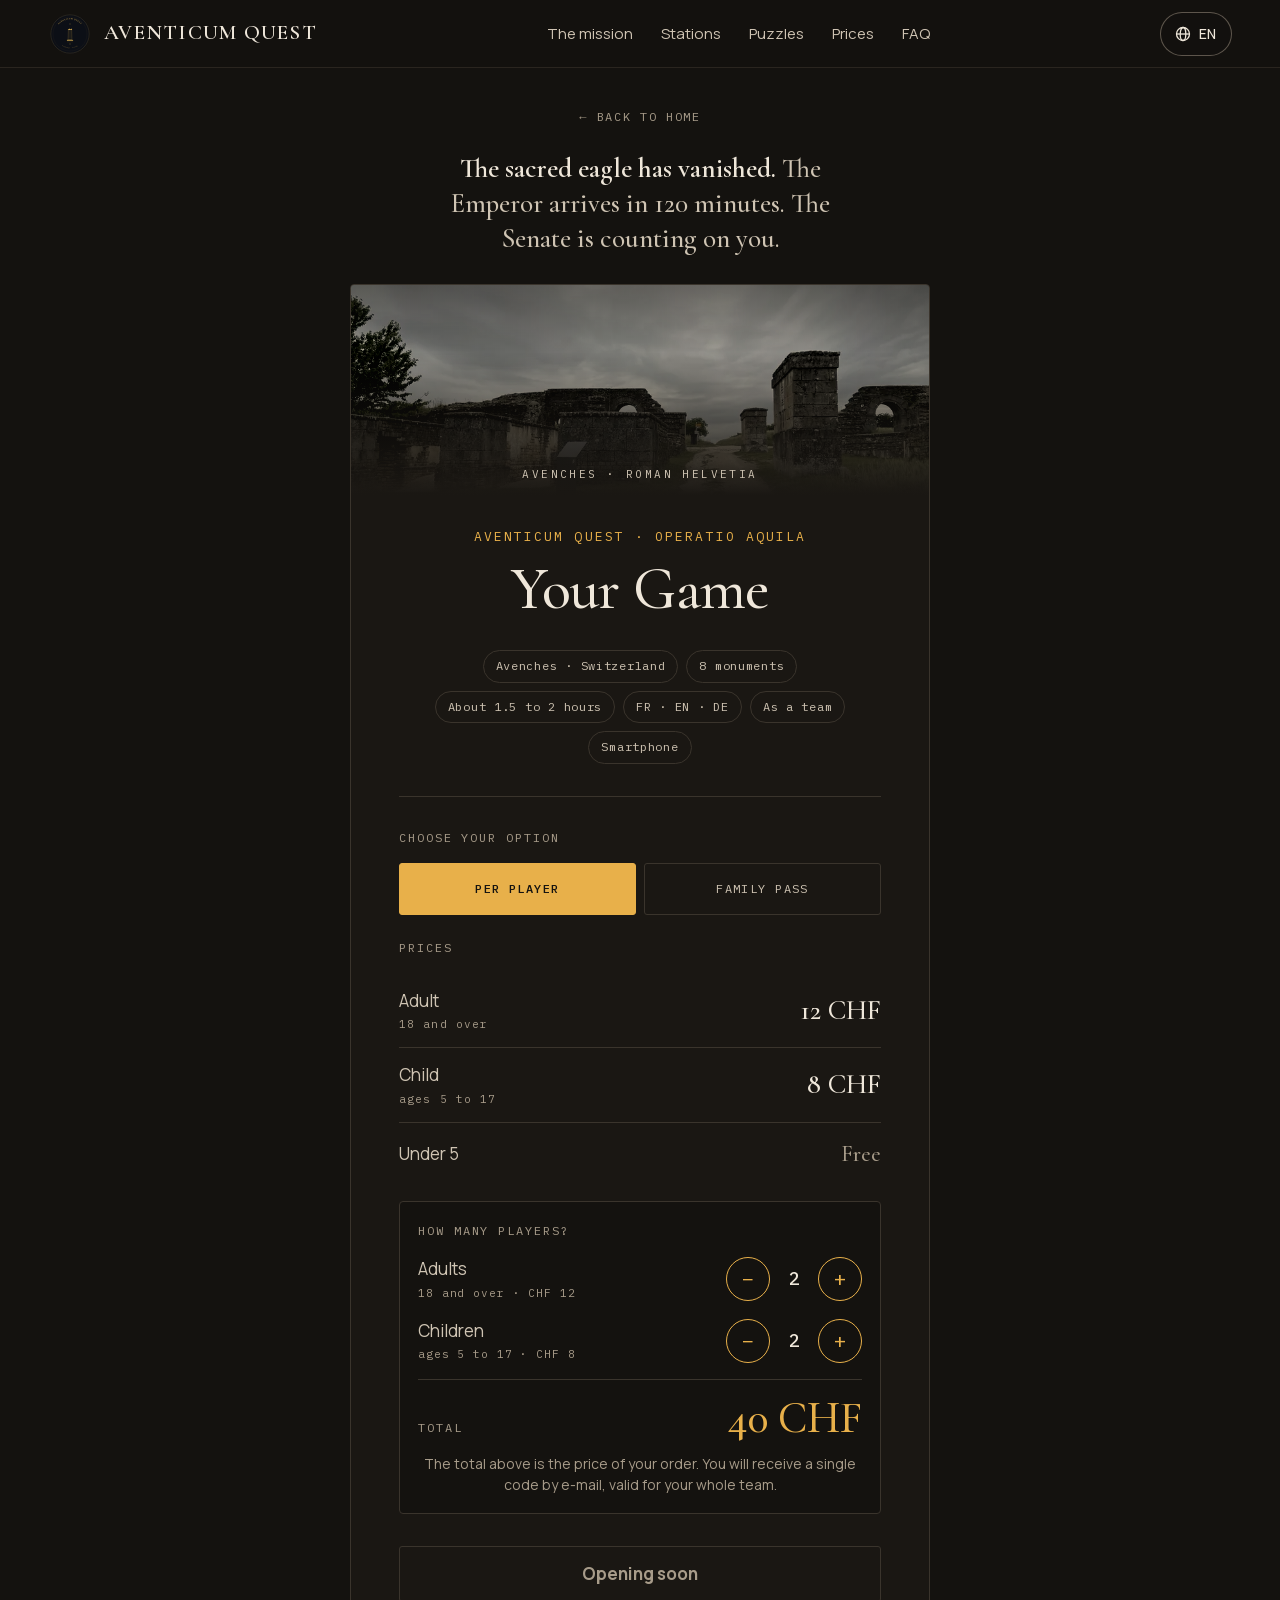
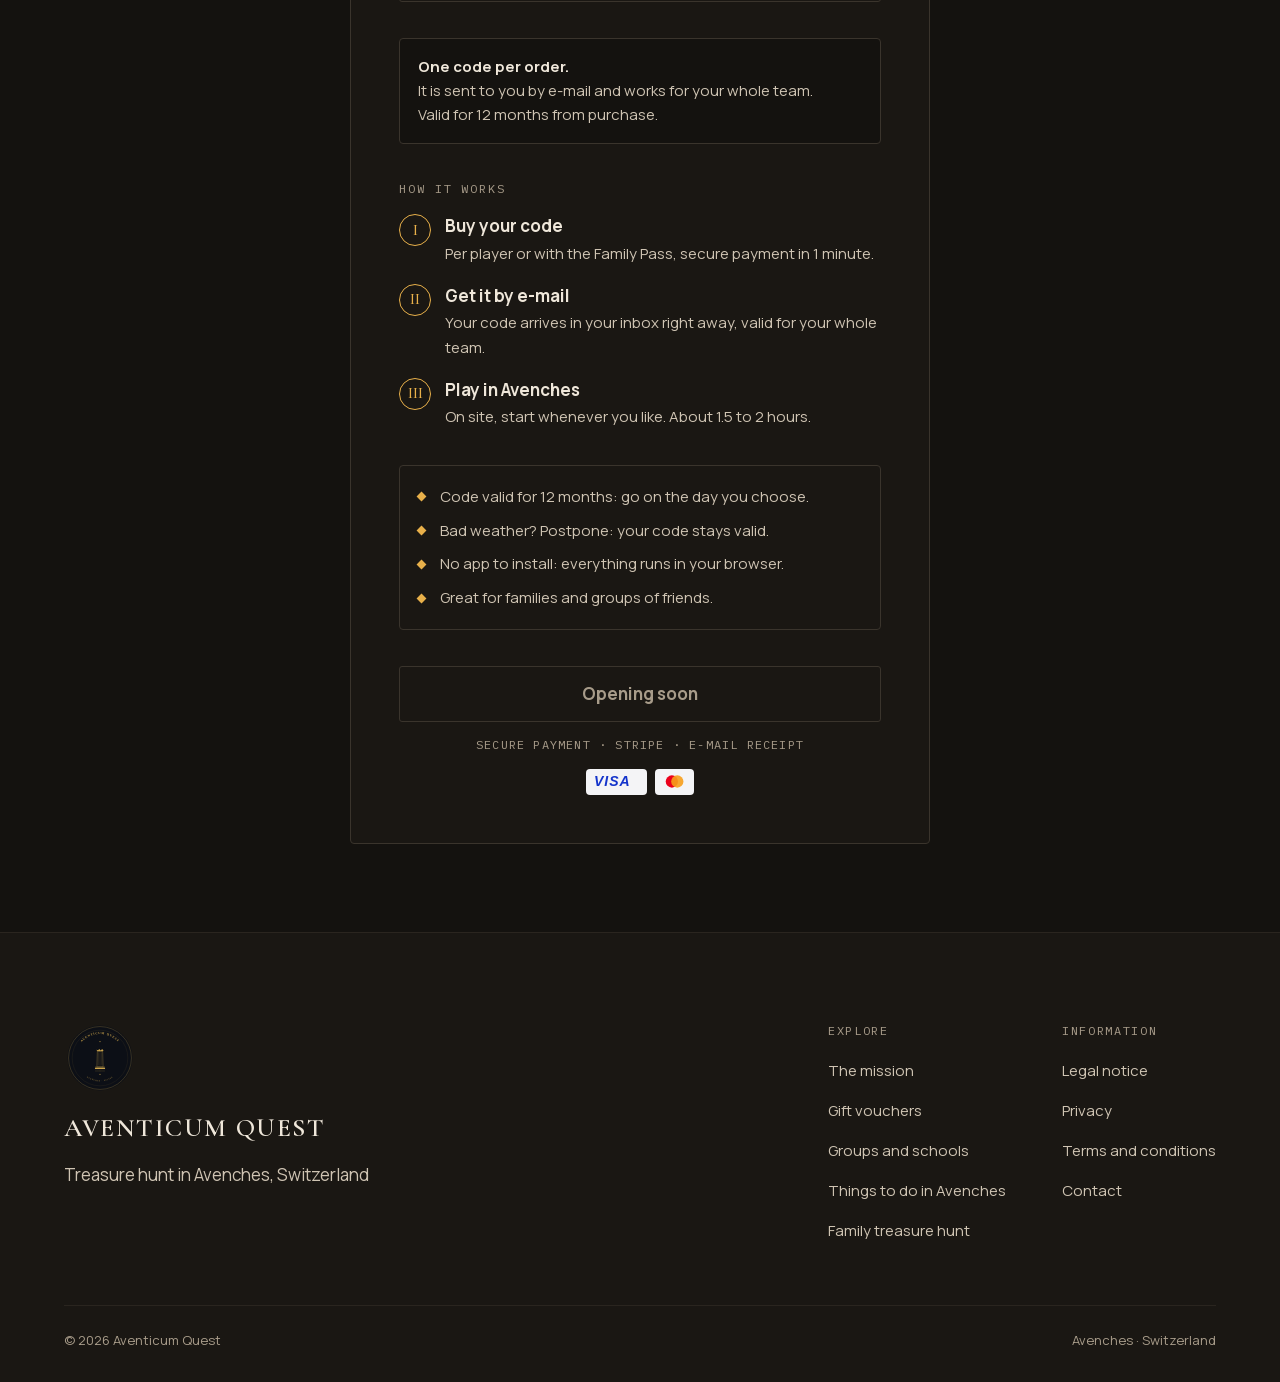
==== commit 06d6b336: "Forfait Famille 35 CHF : remplace le Forfait Equipe 39 CHF - acheter.html : onglet Forfait Famille /" ====
--- a/acheter.html
+++ b/acheter.html
@@ -1,7 +1,7 @@
 <!DOCTYPE html>
 <html lang="fr">
 <head>
-  <!-- Ouverture des ventes (Forfait Équipe / bon cadeau) : passer à true le jour du lancement. -->
+  <!-- Ouverture des ventes (Forfait Famille / bon cadeau) : passer à true le jour du lancement. -->
   <script>const SALES_OPEN = false;</script>
   <meta charset="UTF-8">
   <meta name="viewport" content="width=device-width, initial-scale=1.0">
@@ -108,7 +108,7 @@
       <p class="buy-sec-label" data-i18n="lbl-formula">Choisissez votre formule</p>
       <div class="buy-formula" role="radiogroup" aria-label="Formule">
         <button type="button" class="buy-formula-opt" role="radio" aria-checked="true" data-formula="player" data-i18n="f-player">Par joueur</button>
-        <button type="button" class="buy-formula-opt" role="radio" aria-checked="false" data-formula="team" data-i18n="f-team">Forfait Équipe</button>
+        <button type="button" class="buy-formula-opt" role="radio" aria-checked="false" data-formula="team" data-i18n="f-team">Forfait Famille</button>
       </div>
 
       <div class="js-mode-player">
@@ -174,13 +174,13 @@
 
       <div class="js-mode-team" hidden>
         <div class="team-box">
-          <p class="buy-sec-label" data-i18n="f-team">Forfait Équipe</p>
-          <p class="team-box-price">39 CHF</p>
-          <p class="team-box-desc" data-i18n="team-desc">Une équipe jusqu'à 5 personnes, tous âges confondus.</p>
-          <p class="team-box-help" data-i18n="team-help">À partir de 4 personnes, le forfait est souvent plus avantageux.</p>
+          <p class="buy-sec-label" data-i18n="f-team">Forfait Famille</p>
+          <p class="team-box-price">35 CHF</p>
+          <p class="team-box-desc" data-i18n="team-desc">Une famille ou une équipe jusqu'à 5 personnes, tous âges confondus.</p>
+          <p class="team-box-help" data-i18n="team-help">2 adultes et 2 enfants : 40 CHF au tarif par joueur, 35 CHF avec le Forfait Famille.</p>
         </div>
         <div class="btn-buy-group" style="margin-bottom:36px">
-          <a class="btn-buy js-stripe-team-link is-disabled" aria-disabled="true">Bientôt disponible</a>
+          <a class="btn-buy js-stripe-team-link is-disabled" aria-disabled="true">Ouverture prochaine</a>
         </div>
       </div>
 
@@ -198,7 +198,7 @@
           <div class="buy-step-num">I</div>
           <div class="buy-step-txt">
             <b data-i18n="s1-t">Achetez votre code</b>
-            <span data-i18n="s1-d">Par joueur ou au forfait équipe, paiement sécurisé en 1 minute.</span>
+            <span data-i18n="s1-d">Par joueur ou au Forfait Famille, paiement sécurisé en 1 minute.</span>
           </div>
         </div>
         <div class="buy-step">
@@ -226,7 +226,7 @@
 
       <div class="btn-buy-group">
         <a id="btn-buy-stripe" class="btn-buy js-stripe-link js-mode-player is-disabled" aria-disabled="true" data-cta="cta">Ouverture prochaine</a>
-        <a class="btn-buy js-stripe-team-link js-mode-team is-disabled" aria-disabled="true" hidden>Bientôt disponible</a>
+        <a class="btn-buy js-stripe-team-link js-mode-team is-disabled" aria-disabled="true" hidden>Ouverture prochaine</a>
         <p class="buy-secure" data-i18n="secure">Paiement sécurisé · Stripe · Reçu par e-mail</p>
         <div class="pay-methods" aria-label="Cartes acceptées">
           <span class="pay-chip" title="Visa">
@@ -286,12 +286,12 @@
       de: 'https://buy.stripe.com/5kQbJ1dn1d8uemfccac7u03'
     };
 
-    /* ── Lien de paiement Forfait Équipe (39 CHF, jusqu'à 5 personnes) ──
+    /* ── Lien de paiement Forfait Famille (35 CHF, jusqu'à 5 personnes) ──
        Tant que SALES_OPEN vaut false (ou qu'une URL commence par "TODO"), le bouton reste désactivé ("Bientôt disponible"). */
     const STRIPE_LINKS_TEAM = {
-      fr: 'https://buy.stripe.com/eVqfZh2IngkGdib8ZYc7u04',
-      en: 'https://buy.stripe.com/9B65kD82H8Se6TN0tsc7u05',
-      de: 'https://buy.stripe.com/dRmeVd0AffgC5PJ2BAc7u06'
+      fr: 'https://buy.stripe.com/7sY7sL3Mrd8u5PJ2BAc7u0a',
+      en: 'https://buy.stripe.com/5kQcN582Hd8u4LF5NMc7u0b',
+      de: 'https://buy.stripe.com/bJe28rbeT9Wiba33FEc7u0c'
     };
 
     /* ── Traductions de la page ── */
@@ -315,7 +315,7 @@
         example: "Exemple : une famille de 4 (2 adultes + 2 enfants) : <strong>40 CHF</strong>",
         qty: "<strong>Un seul code par commande.</strong><br>Il vous est envoyé par e-mail et sert à toute votre équipe.<br>Valable 12 mois à partir de l'achat.",
         'lbl-how': "Comment ça marche",
-        's1-t': "Achetez votre code", 's1-d': "Par joueur ou au forfait équipe, paiement sécurisé en 1 minute.",
+        's1-t': "Achetez votre code", 's1-d': "Par joueur ou au Forfait Famille, paiement sécurisé en 1 minute.",
         's2-t': "Recevez-le par e-mail", 's2-d': "Votre code arrive aussitôt dans votre boîte de réception, valable pour toute l'équipe.",
         's3-t': "Jouez à Avenches", 's3-d': "Sur place, lancez la partie quand vous voulez. Environ 1h30 à 2h.",
         a1: "Code valable 12 mois : partez le jour que vous choisissez.",
@@ -332,10 +332,10 @@
         'calc-note': "Le total ci-dessus est le prix de votre commande. Vous recevrez un seul code par e-mail, valable pour toute votre équipe.",
         'lbl-formula': "Choisissez votre formule",
         'f-player': "Par joueur",
-        'f-team': "Forfait Équipe",
-        'team-desc': "Une équipe jusqu'à 5 personnes, tous âges confondus.",
-        'team-help': "À partir de 4 personnes, le forfait est souvent plus avantageux.",
-        'cta-team': "Obtenir mon forfait équipe →",
+        'f-team': "Forfait Famille",
+        'team-desc': "Une famille ou une équipe jusqu'à 5 personnes, tous âges confondus.",
+        'team-help': "2 adultes et 2 enfants : 40 CHF au tarif par joueur, 35 CHF avec le Forfait Famille.",
+        'cta-team': "Obtenir mon Forfait Famille →",
         'soon': "Bientôt disponible",
         'cta-soon': "Ouverture prochaine"
       },
@@ -358,7 +358,7 @@
         example: "Example: a family of 4 (2 adults + 2 children): <strong>CHF 40</strong>",
         qty: "<strong>One code per order.</strong><br>It is sent to you by e-mail and works for your whole team.<br>Valid for 12 months from purchase.",
         'lbl-how': "How it works",
-        's1-t': "Buy your code", 's1-d': "Per player or with the Team Pass, secure payment in 1 minute.",
+        's1-t': "Buy your code", 's1-d': "Per player or with the Family Pass, secure payment in 1 minute.",
         's2-t': "Get it by e-mail", 's2-d': "Your code arrives in your inbox right away, valid for your whole team.",
         's3-t': "Play in Avenches", 's3-d': "On site, start whenever you like. About 1.5 to 2 hours.",
         a1: "Code valid for 12 months: go on the day you choose.",
@@ -375,10 +375,10 @@
         'calc-note': "The total above is the price of your order. You will receive a single code by e-mail, valid for your whole team.",
         'lbl-formula': "Choose your option",
         'f-player': "Per player",
-        'f-team': "Team Pass",
-        'team-desc': "One team of up to 5 people, any age.",
-        'team-help': "From 4 people, the Team Pass is often the better deal.",
-        'cta-team': "Get my Team Pass →",
+        'f-team': "Family Pass",
+        'team-desc': "One family or team of up to 5 people, any age.",
+        'team-help': "2 adults and 2 children: CHF 40 at the per-player price, CHF 35 with the Family Pass.",
+        'cta-team': "Get my Family Pass →",
         'soon': "Coming soon",
         'cta-soon': "Opening soon"
       },
@@ -386,8 +386,8 @@
         back: "← Zurück zur Startseite",
         'nav-groups': "Gruppen und Schulen",
         'nav-gift': "Geschenkgutscheine",
-        hook: "<strong>Der heilige Adler ist verschwunden.</strong> Der Kaiser kommt in 120 Minuten. Der Senat zählt auf Sie.",
-        title: "Ihr Spiel",
+        hook: "<strong>Der heilige Adler ist verschwunden.</strong> Der Kaiser kommt in 120 Minuten. Der Senat zählt auf euch.",
+        title: "Euer Spiel",
         'hero-cap': "Avenches · Das römische Helvetien",
         'b-lieu': "Avenches · Schweiz",
         'b-monu': "8 Monumente",
@@ -399,13 +399,13 @@
         't-child': "Kind", 't-child-age': "5 bis 17 Jahre",
         't-free': "Unter 5 Jahren", 't-free-price': "Gratis",
         example: "Beispiel: eine Familie mit 4 Personen (2 Erwachsene + 2 Kinder): <strong>40 CHF</strong>",
-        qty: "<strong>Ein Code pro Bestellung.</strong><br>Er wird Ihnen per E-Mail zugeschickt und gilt für Ihr ganzes Team.<br>12 Monate ab Kauf gültig.",
+        qty: "<strong>Ein Code pro Bestellung.</strong><br>Er wird euch per E-Mail zugeschickt und gilt für euer ganzes Team.<br>12 Monate ab Kauf gültig.",
         'lbl-how': "So funktioniert's",
-        's1-t': "Code kaufen", 's1-d': "Pro Spieler oder als Team-Pauschale, sichere Zahlung in 1 Minute.",
-        's2-t': "Per E-Mail erhalten", 's2-d': "Ihr Code kommt sofort in Ihr Postfach, gültig für Ihr ganzes Team.",
-        's3-t': "In Avenches spielen", 's3-d': "Vor Ort starten Sie, wann Sie möchten. Rund 1,5 bis 2 Stunden.",
-        a1: "Code 12 Monate gültig: Spielen Sie am Tag Ihrer Wahl.",
-        a2: "Schlechtes Wetter? Verschieben Sie, Ihr Code bleibt gültig.",
+        's1-t': "Code kaufen", 's1-d': "Pro Spieler oder als Familienpauschale, sichere Zahlung in 1 Minute.",
+        's2-t': "Per E-Mail erhalten", 's2-d': "Euer Code kommt sofort in euer Postfach, gültig für euer ganzes Team.",
+        's3-t': "In Avenches spielen", 's3-d': "Vor Ort startet ihr, wann ihr möchtet. Rund 1,5 bis 2 Stunden.",
+        a1: "Code 12 Monate gültig: Spielt an dem Tag eurer Wahl.",
+        a2: "Schlechtes Wetter? Verschiebt einfach, euer Code bleibt gültig.",
         a3: "Keine App nötig: alles läuft im Browser.",
         a4: "Ideal für Familien und Freundesgruppen.",
         cta: "Meinen Spielcode erhalten →",
@@ -415,13 +415,13 @@
         'calc-adult': "Erwachsene", 'calc-adult-age': "Ab 18 Jahren · 12 CHF",
         'calc-child': "Kinder", 'calc-child-age': "5 bis 17 Jahre · 8 CHF",
         'calc-total': "Total",
-        'calc-note': "Die Summe oben ist der Preis Ihrer Bestellung. Sie erhalten einen einzigen Code per E-Mail, gültig für Ihr ganzes Team.",
-        'lbl-formula': "Wählen Sie Ihre Variante",
+        'calc-note': "Die Summe oben ist der Preis eurer Bestellung. Ihr erhaltet einen einzigen Code per E-Mail, gültig für euer ganzes Team.",
+        'lbl-formula': "Wählt eure Variante",
         'f-player': "Pro Spieler",
-        'f-team': "Team-Pauschale",
-        'team-desc': "Ein Team mit bis zu 5 Personen, jedes Alter.",
-        'team-help': "Ab 4 Personen lohnt sich die Pauschale oft mehr.",
-        'cta-team': "Meine Team-Pauschale erhalten →",
+        'f-team': "Familienpauschale",
+        'team-desc': "Eine Familie oder ein Team mit bis zu 5 Personen, jedes Alter.",
+        'team-help': "2 Erwachsene und 2 Kinder: 40 CHF pro Spieler, 35 CHF mit der Familienpauschale.",
+        'cta-team': "Meine Familienpauschale erhalten →",
         'soon': "Bald verfügbar",
         'cta-soon': "Bald verfügbar"
       }
@@ -472,7 +472,7 @@
           a.removeAttribute('href');
           a.setAttribute('aria-disabled', 'true');
           a.classList.add('is-disabled');
-          a.textContent = dict.soon;
+          a.textContent = dict['cta-soon'];
         }
       });
       localStorage.setItem('aq-lang', lang);
@@ -486,7 +486,7 @@
     const initialLang = localStorage.getItem('aq-lang') || (BUY_I18N[navLang] ? navLang : 'fr');
     setBuyLang(initialLang);
 
-    /* ── Choix de formule : par joueur / forfait équipe (?formule=equipe pour présélectionner) ── */
+    /* ── Choix de formule : par joueur / Forfait Famille (?formule=famille pour présélectionner ; ?formule=equipe reste accepté comme alias) ── */
     let buyFormula = 'player';
     function setFormula(f) {
       buyFormula = f === 'team' ? 'team' : 'player';
@@ -538,13 +538,14 @@
     updateSticky();
 
     // Formule initiale (après la définition du CTA collant)
-    setFormula(new URLSearchParams(location.search).get('formule') === 'equipe' ? 'team' : 'player');
+    const formuleParam = new URLSearchParams(location.search).get('formule');
+    setFormula(formuleParam === 'famille' || formuleParam === 'equipe' ? 'team' : 'player');
 
     document.querySelectorAll('.js-stripe-team-link').forEach(function (a) {
       a.addEventListener('click', function (e) {
         if (!a.getAttribute('href')) { e.preventDefault(); return; }
         try {
-          window.plausible('Checkout: clic Payer', { props: { langue: document.documentElement.lang || 'fr', formule: 'equipe' } });
+          window.plausible('Checkout: clic Payer', { props: { langue: document.documentElement.lang || 'fr', formule: 'famille' } });
         } catch (err) {}
       });
     });
--- a/styles.css
+++ b/styles.css
@@ -360,18 +360,20 @@
   flex-direction: column;
   background: var(--nuit);
 }
+/* Photo lumineuse et chaude : le noir n'est posé que derrière le texte (.hero-shade) */
 .hero-img {
   position: absolute; inset: 0;
   width: 100%; height: 100%;
   object-fit: cover;
-  object-position: 62% 60%;
-  transform-origin: 60% 50%;
+  object-position: 58% 62%;
+  transform-origin: 62% 58%;
+  filter: brightness(1.08) contrast(1.06) saturate(1.1) sepia(.18);
 }
 .hero-tint {
   position: absolute; inset: 0;
-  background: #8A4A14;
-  mix-blend-mode: multiply;
-  opacity: .35;
+  background: #F0A94C;
+  mix-blend-mode: soft-light;
+  opacity: .5;
 }
 .hero-halo {
   position: absolute;
@@ -384,19 +386,22 @@
   transition: transform .6s var(--ease);
 }
 .hero-shade {
+  /* bandeau sous l'en-tête (le menu doit rester lisible sur le ciel) */
+  --band: linear-gradient(180deg, rgba(20, 18, 15, .86) 0, rgba(20, 18, 15, .82) 56px, rgba(20, 18, 15, .36) 112px, rgba(20, 18, 15, 0) 190px);
   position: absolute; inset: 0;
   background:
-    linear-gradient(90deg, rgba(20, 18, 15, .88) 0%, rgba(20, 18, 15, .45) 50%, rgba(20, 18, 15, 0) 85%),
-    linear-gradient(0deg, rgba(20, 18, 15, .95) 0%, rgba(20, 18, 15, .2) 45%, rgba(20, 18, 15, .4) 100%);
+    var(--band),
+    linear-gradient(90deg, rgba(20, 18, 15, .88) 0%, rgba(20, 18, 15, .78) 32%, rgba(20, 18, 15, .35) 50%, rgba(20, 18, 15, 0) 66%),
+    linear-gradient(0deg, rgba(20, 18, 15, .82) 0, rgba(20, 18, 15, 0) 24%);
 }
 .hero-body {
   position: relative;
   flex: 1;
   display: flex;
-  align-items: flex-end;
-  justify-content: space-between;
-  gap: 32px;
-  padding: 96px var(--pad-x) clamp(28px, 5vh, 56px);
+  flex-direction: column;
+  align-items: flex-start;
+  justify-content: flex-end;
+  padding: 96px var(--pad-x) clamp(32px, 6vh, 64px);
 }
 .hero-text {
   display: flex;
@@ -407,9 +412,10 @@
 .hero-title {
   font-family: var(--serif);
   font-weight: 500;
-  font-size: clamp(60px, 10vw, 132px);
+  font-size: clamp(54px, 7.6vw, 104px);
   line-height: .88;
   letter-spacing: -.015em;
+  text-shadow: 0 2px 28px rgba(20, 18, 15, .45);
 }
 .hero-title span, .hero-title i { display: block; }
 .hero-title i { font-style: italic; color: #F3E6CF; }
@@ -419,24 +425,28 @@
   line-height: 1.55;
   color: var(--parchemin);
   text-wrap: pretty;
-}
+  text-shadow: 0 1px 14px rgba(20, 18, 15, .6);
+}
+/* Compteur (mise en scène) sous le bouton, avec de l'air autour */
 .hero-timer {
-  display: none;
+  display: flex;
   flex-direction: column;
-  align-items: flex-end;
+  align-items: flex-start;
   gap: 4px;
+  min-width: min(100%, 300px);
+  margin-top: clamp(24px, 4.5vh, 48px);
+  padding-top: 20px;
+  border-top: 1px solid rgba(239, 231, 218, .22);
   font-family: var(--mono);
-}
-.hero-timer-label { font-size: 12px; letter-spacing: .14em; color: var(--texte-3); }
+  text-shadow: 0 1px 12px rgba(20, 18, 15, .7);
+}
+.hero-timer-label { font-size: 12px; letter-spacing: .14em; color: var(--parchemin); }
 .hero-timer-value {
-  font-size: clamp(34px, 3.6vw, 52px);
+  font-size: clamp(30px, 3vw, 44px);
   font-weight: 500;
   letter-spacing: .04em;
   font-variant-numeric: tabular-nums;
   color: var(--parchemin);
-}
-@media (min-width: 1120px) {
-  .hero-timer { display: flex; }
 }
 
 /* Bandeau d'infos clés */
@@ -471,16 +481,44 @@
 }
 
 /* Mouvement du hero : seulement si JS actif (sans JS, tout est visible) */
-@keyframes hero-zoom { from { transform: scale(1.08); } to { transform: scale(1); } }
+@keyframes hero-push { from { transform: scale(1); } to { transform: scale(1.1); } }
 @keyframes hero-in {
   from { opacity: 0; transform: translateY(24px); }
   to   { opacity: 1; transform: none; }
 }
-.js .hero-img { animation: hero-zoom 18s cubic-bezier(.2, .6, .2, 1) both; }
+@keyframes hero-word {
+  from { opacity: 0; transform: translateY(.32em); filter: blur(6px); }
+  to   { opacity: 1; transform: none; filter: none; }
+}
+@keyframes hero-show { to { opacity: 1; } }
+.js .hero-img { animation: hero-push 20s cubic-bezier(.25, .1, .25, 1) both; }
 .js .hero-in {
   opacity: 0;
   animation: hero-in .9s var(--ease) forwards;
   animation-delay: var(--d, 0ms);
+}
+/* Titre mot par mot : main.js découpe chaque ligne en mots (.w). En attendant, la ligne est masquée ;
+   au bout de 2,5 s elle s'affiche quoi qu'il arrive (filet de sécurité si le script échoue). */
+@media (prefers-reduced-motion: no-preference) {
+  .js .hero-line:not(.is-split) { opacity: 0; animation: hero-show .01s 2.5s forwards; }
+}
+.hero-line .w { display: inline-block; }
+.js .hero-line .w { opacity: 0; animation: hero-word .85s var(--ease) forwards; animation-delay: calc(350ms + var(--i, 0) * 150ms); }
+
+/* Tablette et mobile : la photo occupe le haut et se fond dans le fond sombre, le texte est posé dessous
+   (lisible quelle que soit la photo). Le hero n'est plus collé à l'écran. */
+@media (max-width: 1023px) {
+  .hero { position: relative; height: auto; min-height: 100svh; --ph: max(62svh, 460px); }
+  .hero-img { bottom: auto; height: var(--ph); }
+  /* teinte et dégradé dépassent la photo : le zoom ne laisse aucun liseré clair sous elle */
+  .hero-tint, .hero-shade { bottom: auto; height: calc(var(--ph) * 1.15); }
+  .hero-shade {
+    background:
+      var(--band),
+      linear-gradient(180deg, rgba(20, 18, 15, 0) calc(var(--ph) * .36), rgba(20, 18, 15, .72) calc(var(--ph) * .62), #14120F calc(var(--ph) * .86));
+  }
+  .hero-body { padding-top: calc(var(--ph) * .66); }
+  .has-xmas .hero-body { padding-top: calc(var(--ph) * .66 + var(--xmas-h)); }
 }
 
 /* ── 7. Apparitions au scroll ────────────────────────────────── */
@@ -996,7 +1034,7 @@
 }
 .xmas-close:focus-visible { outline-color: var(--nuit); }
 .has-xmas .site-header { top: 44px; }
-.has-xmas .hero-body { padding-top: 140px; }
+@media (min-width: 1024px) { .has-xmas .hero-body { padding-top: 140px; } }
 
 /* ── 11. Pages secondaires : en-tête plein, lien d'évitement ──── */
 .site-header.is-solid {
@@ -1529,6 +1567,7 @@
   html { scroll-behavior: auto; }
   .js .hero-img { animation: none; }
   .js .hero-in { opacity: 1; animation: none; }
+  .js .hero-line .w { opacity: 1; animation: none; filter: none; transform: none; }
   .hero-halo { display: none; }
   .reveal-pending { opacity: 1; transform: none; }
   .btn, .site-header, .lang-toggle { transition: none; }
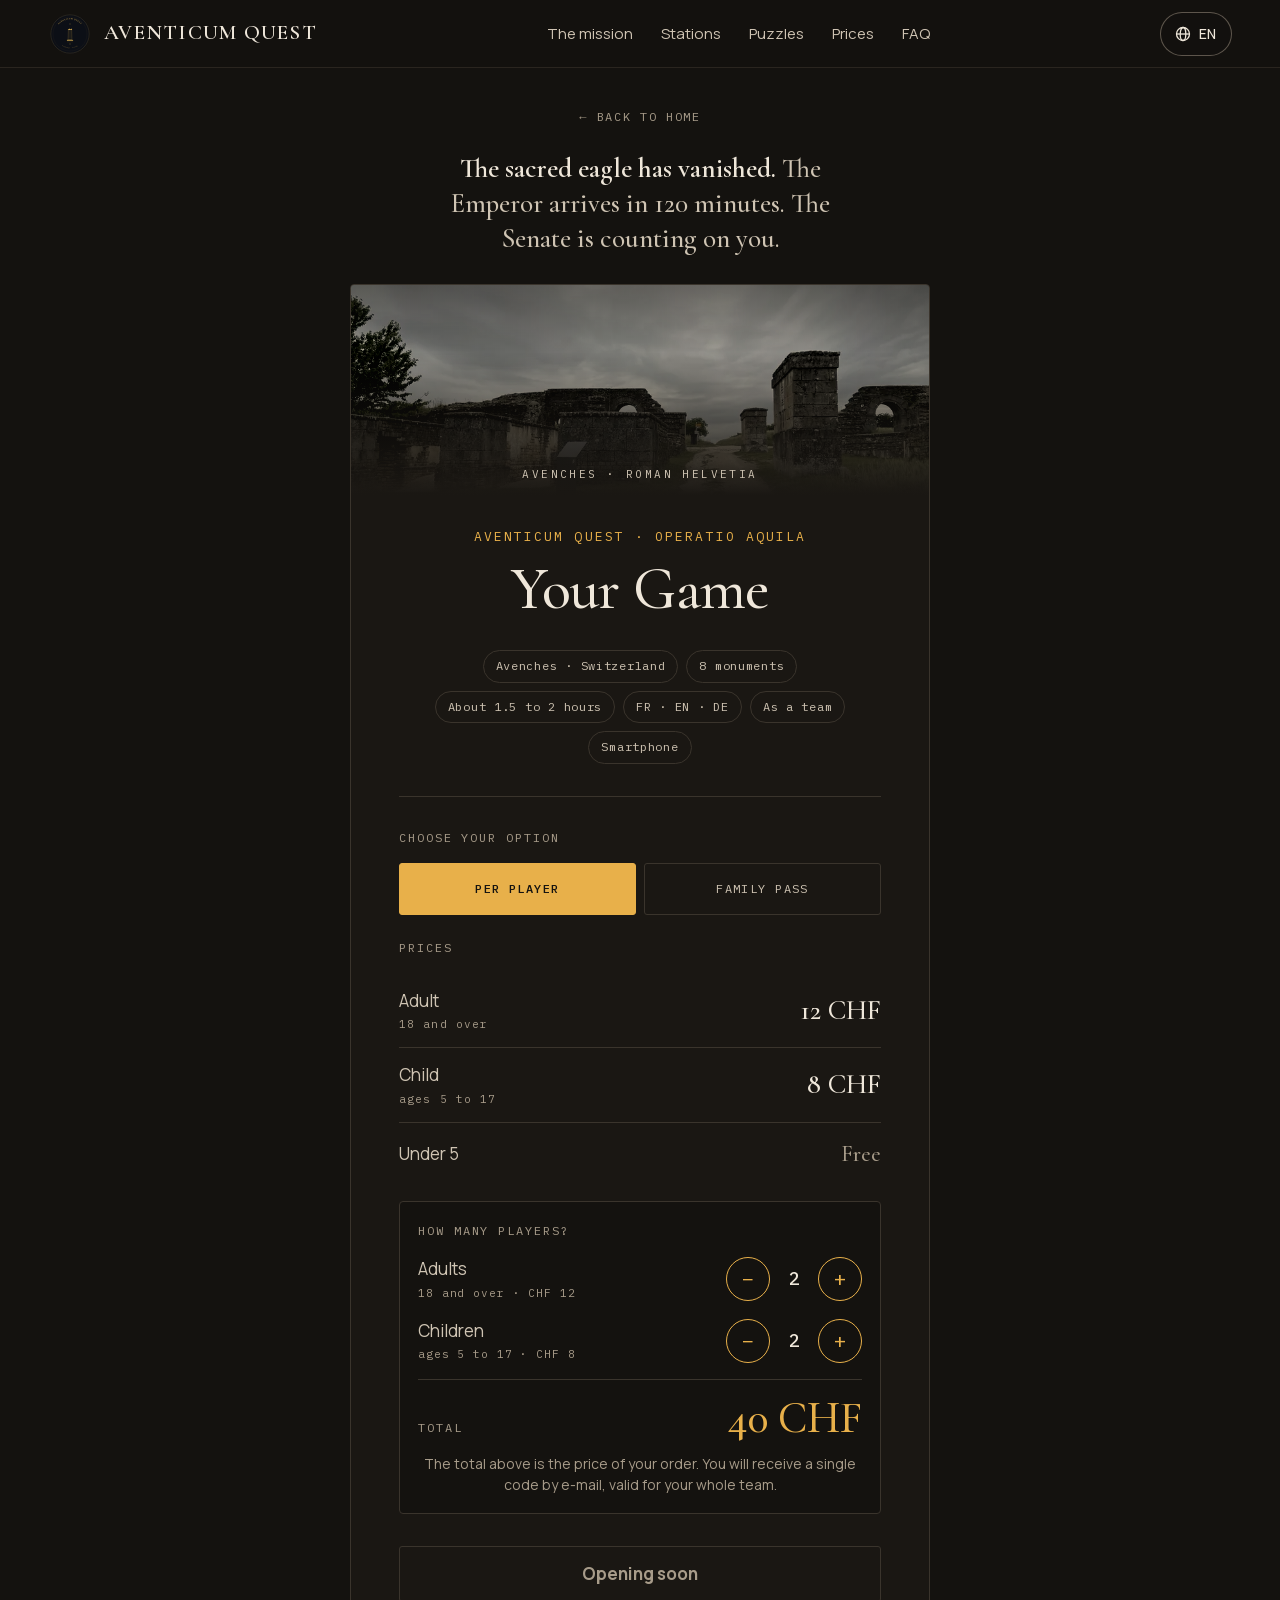
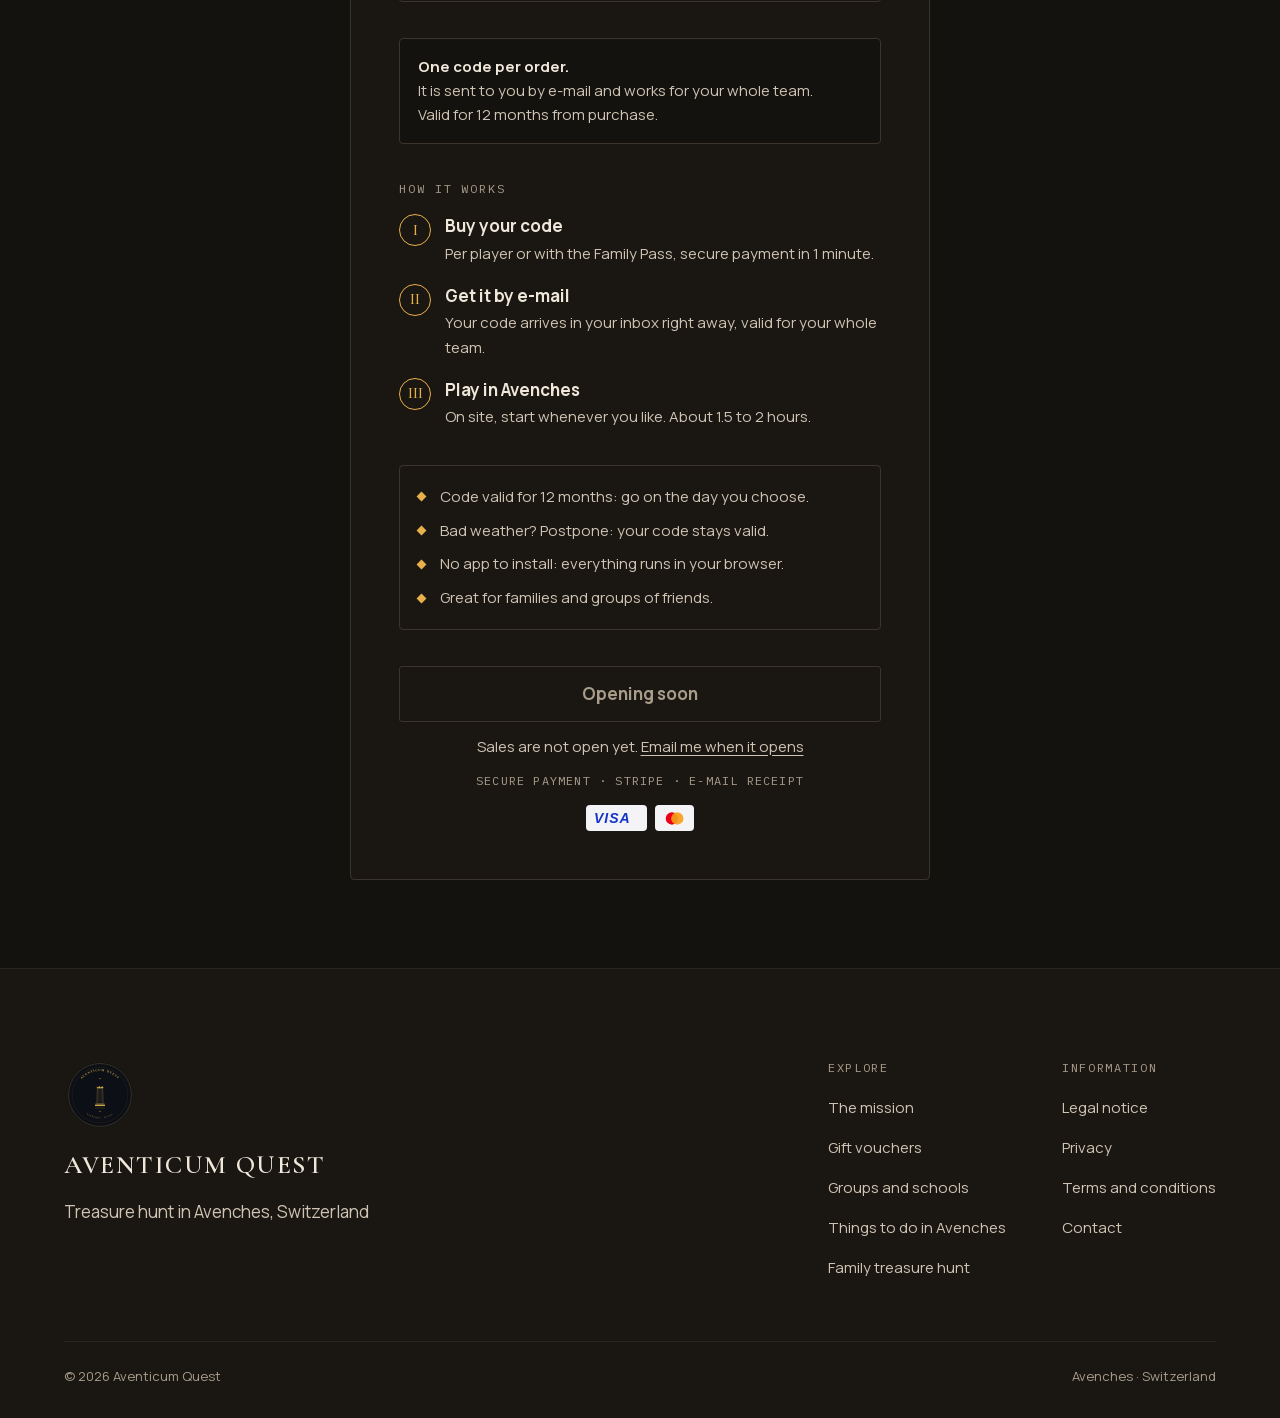
==== commit 4718b75e: "acheter.html: lien pour être prévenu par e-mail tant que la vente est fermée (FR/EN/DE)" ====
--- a/acheter.html
+++ b/acheter.html
@@ -227,6 +227,7 @@
       <div class="btn-buy-group">
         <a id="btn-buy-stripe" class="btn-buy js-stripe-link js-mode-player is-disabled" aria-disabled="true" data-cta="cta">Ouverture prochaine</a>
         <a class="btn-buy js-stripe-team-link js-mode-team is-disabled" aria-disabled="true" hidden>Ouverture prochaine</a>
+        <p class="buy-notify" id="buyNotify" data-i18n-html="notify"></p>
         <p class="buy-secure" data-i18n="secure">Paiement sécurisé · Stripe · Reçu par e-mail</p>
         <div class="pay-methods" aria-label="Cartes acceptées">
           <span class="pay-chip" title="Visa">
@@ -337,7 +338,9 @@
         'team-help': "2 adultes et 2 enfants : 40 CHF au tarif par joueur, 35 CHF avec le Forfait Famille.",
         'cta-team': "Obtenir mon Forfait Famille →",
         'soon': "Bientôt disponible",
-        'cta-soon': "Ouverture prochaine"
+        'cta-soon': "Ouverture prochaine",
+        notify: "La vente n'est pas encore ouverte. <a href=\"mailto:info@aventicumquest.ch?subject=Pr%C3%A9venez-moi%20%C3%A0%20l%27ouverture&body=Bonjour%2C%20merci%20de%20me%20pr%C3%A9venir%20d%C3%A8s%20que%20Aventicum%20Quest%20ouvre.\">Me prévenir par e-mail à l'ouverture</a>",
+        'page-title': "Acheter : Aventicum Quest"
       },
       en: {
         back: "← Back to home",
@@ -380,7 +383,9 @@
         'team-help': "2 adults and 2 children: CHF 40 at the per-player price, CHF 35 with the Family Pass.",
         'cta-team': "Get my Family Pass →",
         'soon': "Coming soon",
-        'cta-soon': "Opening soon"
+        'cta-soon': "Opening soon",
+        notify: "Sales are not open yet. <a href=\"mailto:info@aventicumquest.ch?subject=Notify%20me%20at%20launch&body=Hello%2C%20please%20let%20me%20know%20as%20soon%20as%20Aventicum%20Quest%20opens.\">Email me when it opens</a>",
+        'page-title': "Buy: Aventicum Quest"
       },
       de: {
         back: "← Zurück zur Startseite",
@@ -423,7 +428,9 @@
         'team-help': "2 Erwachsene und 2 Kinder: 40 CHF pro Spieler, 35 CHF mit der Familienpauschale.",
         'cta-team': "Meine Familienpauschale erhalten →",
         'soon': "Bald verfügbar",
-        'cta-soon': "Bald verfügbar"
+        'cta-soon': "Bald verfügbar",
+        notify: "Der Verkauf hat noch nicht begonnen. <a href=\"mailto:info@aventicumquest.ch?subject=Bitte%20bei%20Er%C3%B6ffnung%20benachrichtigen&body=Guten%20Tag%2C%20bitte%20informiert%20mich%2C%20sobald%20Aventicum%20Quest%20startet.\">Per E-Mail bei Eröffnung benachrichtigen</a>",
+        'page-title': "Kaufen: Aventicum Quest"
       }
     };
 
@@ -439,6 +446,7 @@
         if (v != null) el.innerHTML = v;
       });
       document.documentElement.lang = lang;
+      if (dict['page-title']) document.title = dict['page-title'];
       document.querySelectorAll('.buy-lang').forEach(btn => {
         btn.classList.toggle('active', btn.dataset.lang === lang);
       });
@@ -475,6 +483,8 @@
           a.textContent = dict['cta-soon'];
         }
       });
+      const notifyEl = document.getElementById('buyNotify');
+      if (notifyEl) notifyEl.hidden = !!SALES_OPEN;
       localStorage.setItem('aq-lang', lang);
     }
 
--- a/styles.css
+++ b/styles.css
@@ -1303,6 +1303,8 @@
   transform: none;
   cursor: not-allowed;
 }
+.buy-notify { text-align: center; font-size: 15px; line-height: 1.5; color: var(--texte-2); margin: 0; }
+.buy-notify a { color: inherit; text-decoration: underline; text-underline-offset: 3px; }
 .buy-secure { text-align: center; font-family: var(--mono); font-size: 12px; letter-spacing: .1em; text-transform: uppercase; color: var(--texte-3); }
 .pay-methods { display: flex; justify-content: center; align-items: center; gap: 8px; }
 .pay-chip { display: inline-flex; align-items: center; justify-content: center; height: 26px; padding: 0 8px; background: #F4F4F6; border-radius: 4px; }
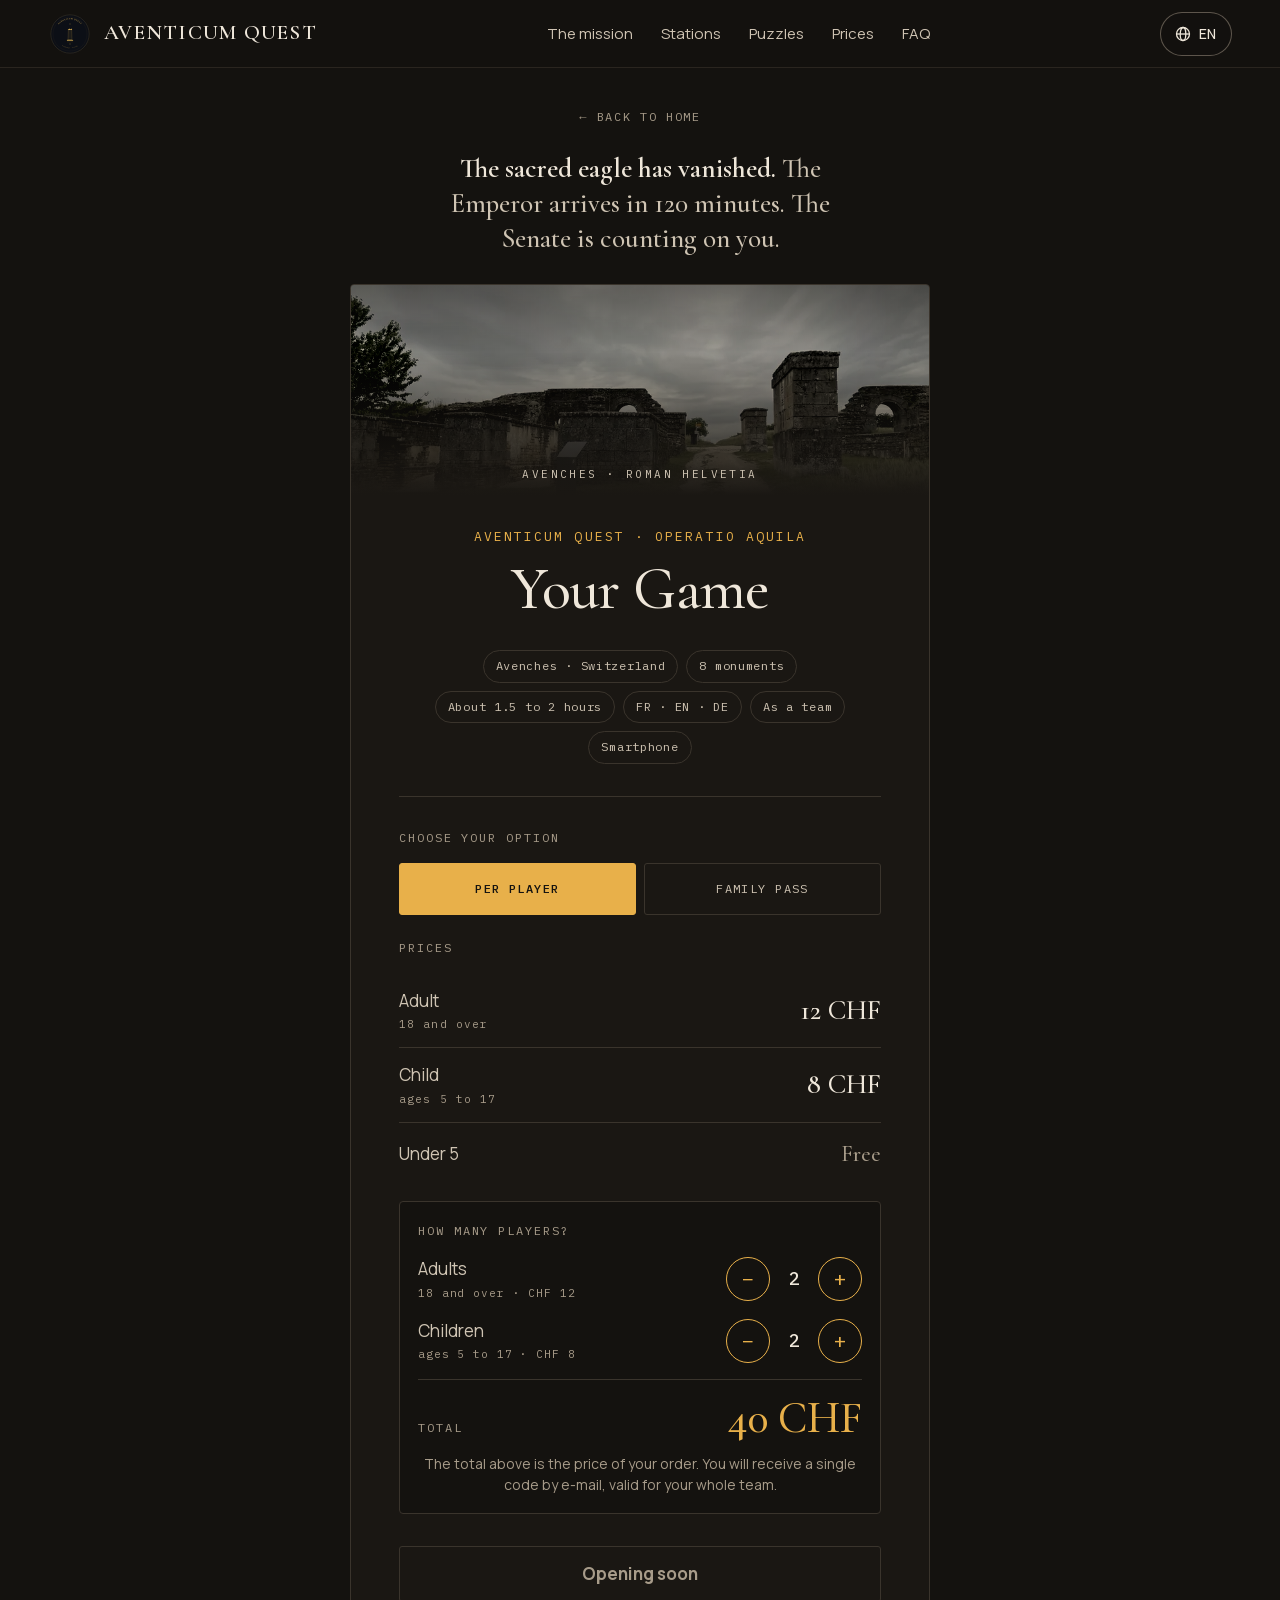
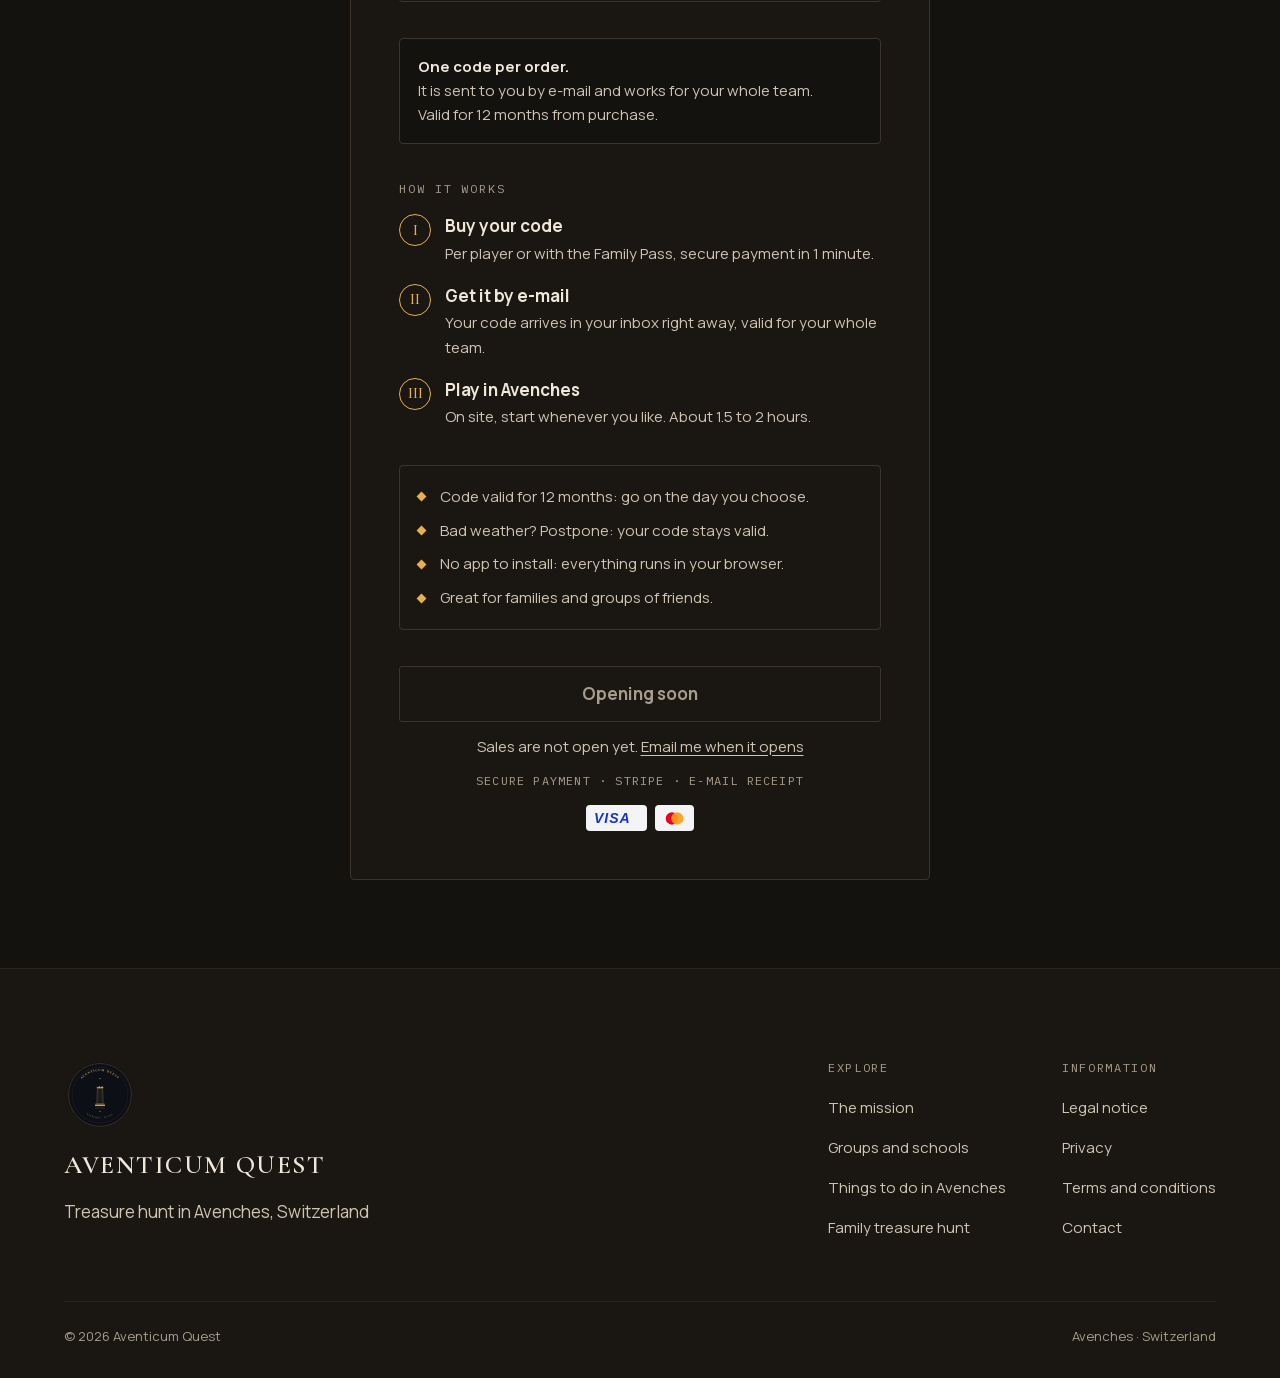
==== commit d0367021: "Retrait des bons cadeaux du site pour l'instant Liens de pied de page, bloc de l'accueil, ligne des " ====
--- a/acheter.html
+++ b/acheter.html
@@ -1,7 +1,7 @@
 <!DOCTYPE html>
 <html lang="fr">
 <head>
-  <!-- Ouverture des ventes (Forfait Famille / bon cadeau) : passer à true le jour du lancement. -->
+  <!-- Ouverture des ventes (Forfait Famille) : passer à true le jour du lancement. -->
   <script>const SALES_OPEN = false;</script>
   <meta charset="UTF-8">
   <meta name="viewport" content="width=device-width, initial-scale=1.0">
@@ -253,7 +253,6 @@
           <nav class="footer-col" aria-labelledby="foot-explore">
             <h2 id="foot-explore" data-i18n="footer.explore">EXPLORER</h2>
             <a href="index.html#mission" data-i18n="footer.mission">La mission</a>
-            <a href="bon-cadeau.html" data-i18n="footer.gift">Bons cadeaux</a>
             <a href="groupes.html" data-i18n="footer.groups">Groupes et écoles</a>
             <a href="que-faire-a-avenches.html" data-i18n="footer.guide">Que faire à Avenches</a>
             <a href="jeu-de-piste-famille-suisse-romande.html" data-i18n="footer.family">Jeu de piste en famille</a>
